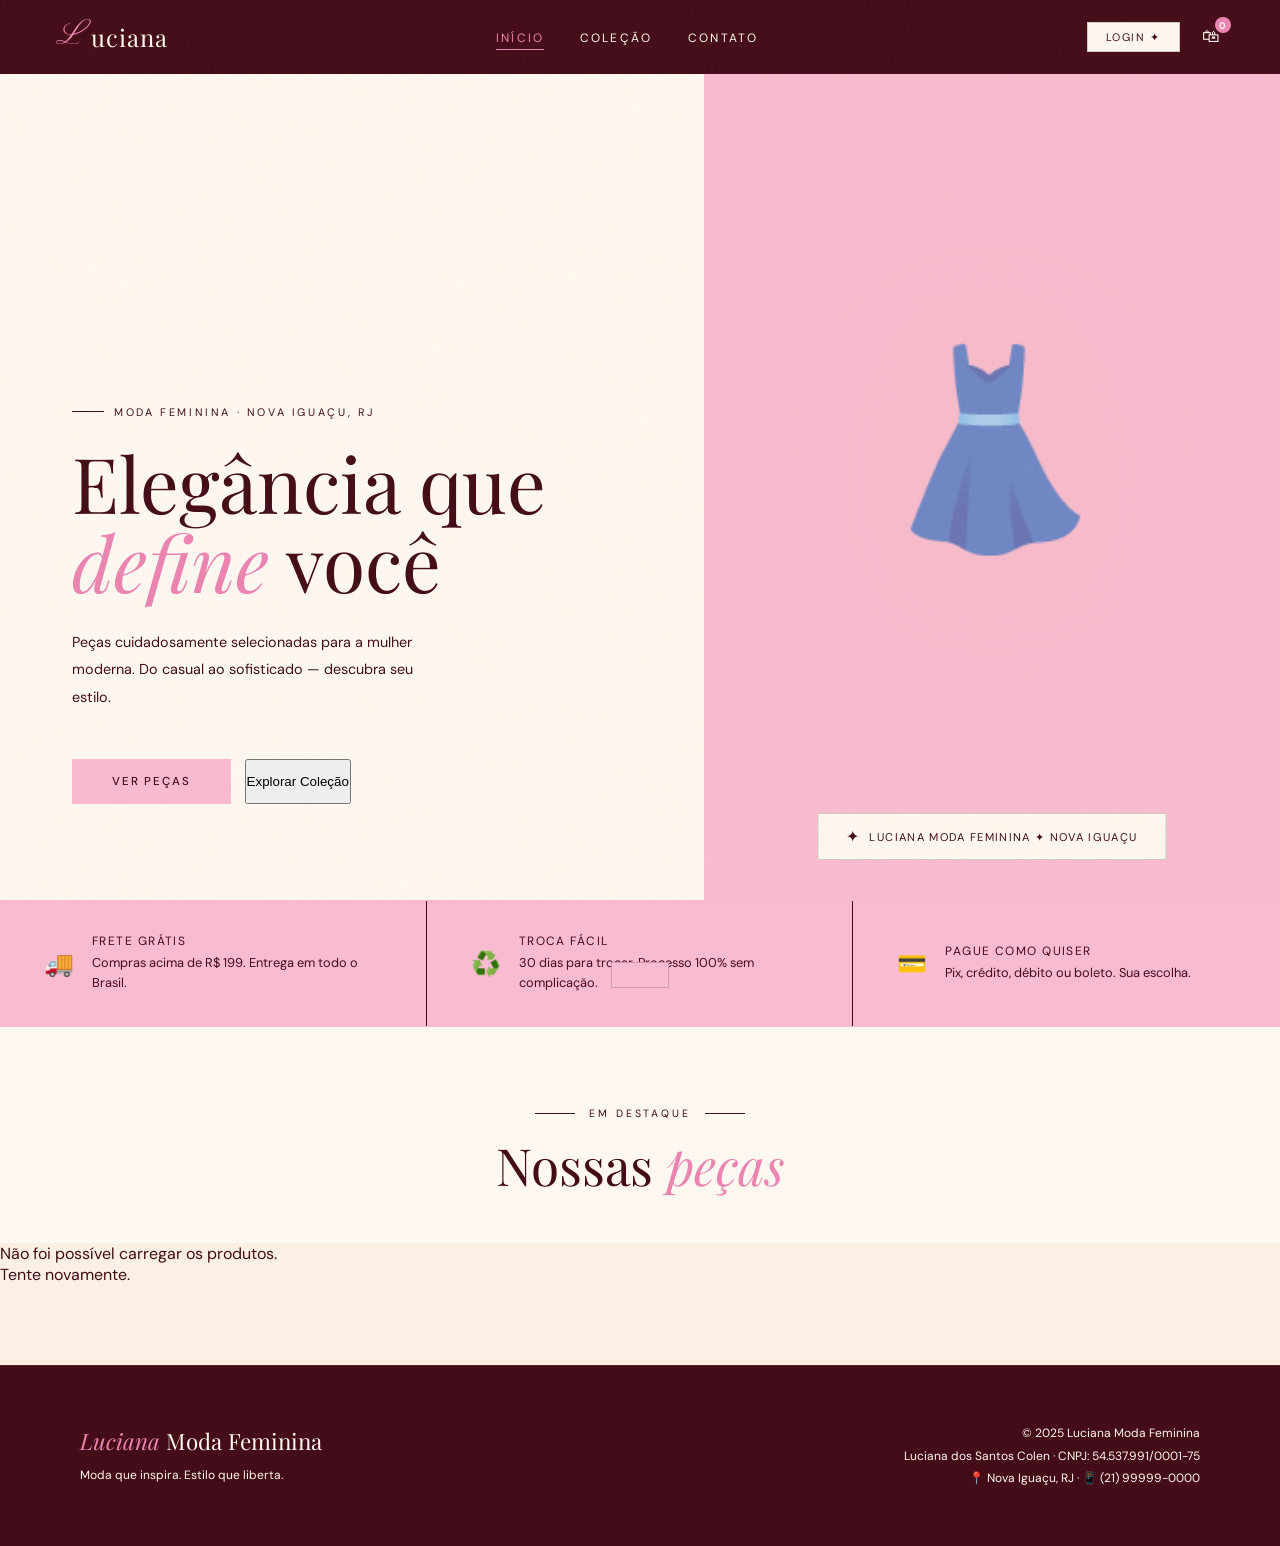
==== index.html @ ef5ea51e "update" ====
<!DOCTYPE html>
<html lang="pt-BR">
<head>
  <meta charset="UTF-8">
  <meta name="viewport" content="width=device-width, initial-scale=1.0">
  <title>Luciana · Moda Feminina</title>

  <!-- Fontes -->
  <link href="https://fonts.googleapis.com/css2?family=Playfair+Display:ital,wght@0,400;0,700;1,400;1,700&family=DM+Sans:wght@300;400;500&family=Pinyon+Script&display=swap" rel="stylesheet">

  <!-- Estilos externos -->
  <link rel="stylesheet" href="style.css">
  <script src="./scripts/cartService.js"></script>
  <script src="./scripts/Modal/modalCart.js"></script>
  <script src="./scripts/produtoService.js"></script>
  <script src="./scripts/Modal/modalLogin.js"></script>
</head>
<body>

<div class="grain"></div>

<!-- ═══════════════════════════════════
     NAVEGAÇÃO
     ═══════════════════════════════════ -->
<nav id="navbar">
  <div class="logo" onclick="goPage('home')">
    <span class="logo-script">L</span>
    <span>uciana</span>
  </div>

  <ul class="nav-center">
    <li><a href="index.html" id="nav-home" class="active">Início</a></li>
    <li><a href="Coleção/index.html" id="nav-loja">Coleção</a></li>
    <li><a onclick="openContato()">Contato</a></li>
  </ul>

  <div class="nav-right">
    <button class="admin-btn" onclick="openLogin()">Login ✦</button>
    <div class="cart-wrap">
      <button class="nav-icon-btn" onclick="toggleCart()">🛍</button>
      <div class="cart-badge" id="cart-badge">0</div>
    </div>
  </div>
</nav>

<!-- ═══════════════════════════════════
     CARRINHO (SIDEBAR)
     ═══════════════════════════════════ -->
<aside class="cart-sidebar" id="cart-sidebar"></aside>

<!-- ═══════════════════════════════════
     PÁGINA: HOME
     ═══════════════════════════════════ -->
<div id="home" class="page active">

  <!-- Hero -->
  <section class="hero">
    <div class="hero-left">
      <div class="hero-tag">
        <div class="hero-tag-line"></div>
        Moda Feminina · Nova Iguaçu, RJ
      </div>
      <h1 class="hero-title">Elegância que<br><span>define</span> você</h1>
      <p class="hero-subtitle">Peças cuidadosamente selecionadas para a mulher moderna. Do casual ao sofisticado — descubra seu estilo.</p>
      <div class="hero-actions">
        <button class="btn-gold"  onclick="goPage('loja')">Ver Peças</button>
        <button class="btn-ghost" onclick="goPage('loja')">Explorar Coleção</button>
      </div>
    </div>

    <div class="hero-right">
      <div class="hero-visual">
        <div class="hero-circle"></div>
        <div class="hero-circle-2"></div>
        <div class="hero-big-icon">👗</div>
      </div>
      <div class="hero-pill">
        <span class="hero-pill-icon">✦</span>
        <span class="hero-pill-text">Luciana Moda Feminina ✦ Nova Iguaçu</span>
      </div>
    </div>

    <div class="hero-scroll">Scroll</div>
  </section>

  <!-- Faixa de benefícios -->
  <div class="features-strip">
    <div class="feat">
      <div class="feat-icon">🚚</div>
      <div>
        <div class="feat-title">Frete Grátis</div>
        <div class="feat-text">Compras acima de R$ 199. Entrega em todo o Brasil.</div>
      </div>
    </div>
    <div class="feat">
      <div class="feat-icon">♻️</div>
      <div>
        <div class="feat-title">Troca Fácil</div>
        <div class="feat-text">30 dias para trocar. Processo 100% sem complicação.</div>
      </div>
    </div>
    <div class="feat">
      <div class="feat-icon">💳</div>
      <div>
        <div class="feat-title">Pague Como Quiser</div>
        <div class="feat-text">Pix, crédito, débito ou boleto. Sua escolha.</div>
      </div>
    </div>
  </div>

  <!-- Destaques -->
  <div class="sec-hdr" id="novidades">
    <div class="sec-eyebrow">Em destaque</div>
    <h2 class="sec-title">Nossas <em>peças</em></h2>
  </div>
  <div class="prod-grid" id="home-prods" style="background:var(--border)">
    <script>
      getAllProducts()
  </script>
  </div>
  

  <!-- Rodapé -->
  <footer>
    <div>
      <div class="footer-brand"><span>Luciana</span> Moda Feminina</div>
      <div class="footer-txt">Moda que inspira. Estilo que liberta.</div>
    </div>
    <div class="footer-txt" style="text-align:right">
      © 2025 Luciana Moda Feminina<br>
      Luciana dos Santos Colen · CNPJ: 54.537.991/0001-75<br>
      📍 Nova Iguaçu, RJ · 📱 (21) 99999-0000
    </div>
  </footer>
</div>



<!-- ═══════════════════════════════════
     PÁGINA: CRM / ADMIN
     ═══════════════════════════════════ -->
<div id="crm" class="page">

  <div class="crm-header">
    <div>
      <h1>Painel da Loja ✦</h1>
      <p>Luciana Moda Feminina</p>
      <div class="crm-date" id="crm-date"></div>
    </div>
    <button class="crm-logout" onclick="crmLogout()">Sair ↗</button>
  </div>

  <!-- KPIs -->
  <div class="kpis-row">
    <div class="kpi-card">
      <div class="kpi-top"><div class="kpi-ico">💰</div></div>
      <div class="kpi-lbl">Faturamento (mês)</div>
      <div class="kpi-val"   id="kv-fat">R$ 0,00</div>
      <div class="kpi-trend up" id="kt-fat">—</div>
    </div>
    <div class="kpi-card">
      <div class="kpi-top"><div class="kpi-ico">🛒</div></div>
      <div class="kpi-lbl">Pedidos (mês)</div>
      <div class="kpi-val"   id="kv-ped">0</div>
      <div class="kpi-trend up" id="kt-ped">—</div>
    </div>
    <div class="kpi-card">
      <div class="kpi-top"><div class="kpi-ico">👩</div></div>
      <div class="kpi-lbl">Clientes únicos</div>
      <div class="kpi-val"   id="kv-cli">0</div>
      <div class="kpi-trend up" id="kt-cli">—</div>
    </div>
    <div class="kpi-card">
      <div class="kpi-top"><div class="kpi-ico">⭐</div></div>
      <div class="kpi-lbl">Ticket médio</div>
      <div class="kpi-val"   id="kv-tick">R$ 0,00</div>
      <div class="kpi-trend up" id="kt-tick">—</div>
    </div>
  </div>

  <!-- Corpo do CRM -->
  <div class="crm-body">

    <!-- Coluna principal -->
    <div>
      <!-- Tabela de pedidos -->
      <div class="crm-panel">
        <div class="crm-panel-title">
          Pedidos Recentes
          <button class="panel-action" onclick="exportCSV()">Exportar CSV</button>
        </div>
        <div style="overflow-x:auto">
          <table>
            <thead>
              <tr><th>#</th><th>Cliente</th><th>Itens</th><th>Valor</th><th>Pagto</th><th>Status</th><th>Data</th><th></th></tr>
            </thead>
            <tbody id="crm-orders">
              <tr><td colspan="8"><div class="crm-empty-msg">Nenhum pedido ainda. Os pedidos aparecerão aqui após as primeiras compras.</div></td></tr>
            </tbody>
          </table>
        </div>
      </div>

      <!-- Produtos mais vendidos -->
      <div class="crm-panel">
        <div class="crm-panel-title">Produtos Mais Vendidos</div>
        <div id="crm-top-prods"><div class="crm-empty-msg">Nenhuma venda registrada ainda.</div></div>
      </div>

      <!-- Estoque -->
      <div class="crm-panel">
        <div class="crm-panel-title">
          Estoque
          <button class="panel-action" onclick="toast('Pedido de reposição enviado! 📦')">Repor Tudo</button>
        </div>
        <table>
          <thead><tr><th>Produto</th><th>Categoria</th><th>Qtd</th><th>Status</th></tr></thead>
          <tbody id="crm-stock"></tbody>
        </table>
      </div>
    </div>

    <!-- Coluna lateral -->
    <div>
      <div class="crm-panel">
        <div class="crm-panel-title">Melhores Clientes</div>
        <div class="mini-list" id="crm-top-cli"><div class="crm-empty-msg">Ainda sem clientes.</div></div>
      </div>

      <div class="crm-panel">
        <div class="crm-panel-title">Notificações</div>
        <div class="notif-list" id="crm-notif">
          <div class="notif-row">
            <div class="notif-dot" style="background:var(--gold)"></div>
            <div class="notif-txt">Painel iniciado. Aguardando primeiros pedidos.</div>
            <div class="notif-time">agora</div>
          </div>
        </div>
      </div>

      <div class="crm-panel">
        <div class="crm-panel-title">Vendas da Semana</div>
        <div id="crm-week"><div class="crm-empty-msg">Nenhuma venda esta semana.</div></div>
      </div>
    </div>

  </div><!-- fim crm-body -->
</div>

<!-- ═══════════════════════════════════
     MODAL: LOGIN
     ═══════════════════════════════════ -->
     <!-- ACHO QUE POSSO MOVER ISSO VER DEPOIS || ATUALIZAÇÃO: NAO POSSO--> 
<div class="login-bg" id="login-modal"></div>

<!-- ═══════════════════════════════════
     MODAL: PEDIDO CONFIRMADO
     ═══════════════════════════════════ -->
<div class="modal-bg" id="modal-ok">
  <div class="modal-card">
    <div class="modal-icon">🎉</div>
    <h2>Pedido Realizado!</h2>
    <p>Obrigada pela compra, <strong id="m-nome"></strong>!</p>
    <div class="modal-detail" id="m-detail"></div>
    <button class="btn-gold" onclick="closeOk()">Ver mais peças</button>
  </div>
</div>

<!-- Toast de notificações -->
<div class="toast" id="toast-el"></div>

<!-- ═══════════════════════════════════
     JAVASCRIPT
     ═══════════════════════════════════ -->
<script>
// ──────────────────────────────────────
// DADOS DA LOJA
// ──────────────────────────────────────
const STORE = {
  name:  'Luciana dos Santos Colen',
  cnpj:  '54.537.991/0001-75',
  banco: '197 – Stone Pagamentos S.A.',
  ag:    '0001',
  cc:    '382.698.603'
};

const CRM_CRED = { u: 'luciana', p: 'moda2026' };
let crmAuth = false;

function toggleCart()  {
  renderCart()
  getCart()
  document.getElementById('cart-sidebar').classList.toggle('open');
}
function goCheckout() {
  if (!cart.length) { toast('Adicione itens ao carrinho! 🛍'); return; }
  toggleCart();
  buildSummary();
  goPage('checkout');
}

function buildSummary() {
  const tot   = cart.reduce((a, b) => a + b.price * b.qty, 0);
  const frete = tot >= 199 ? 0 : 19.90;
  document.getElementById('sum-items').innerHTML = cart.map(i => `
  <div class="sum-item">
    <div class="sum-img">${i.e}</div>
    <div class="sum-info">
      <div class="sum-name">${i.name}</div>
      <div class="sum-det">Qtd: ${i.qty}</div>
    </div>
    <div class="sum-price">R$ ${fmt(i.price * i.qty)}</div>
  </div>`).join('');
  document.getElementById('s-sub').textContent   = `R$ ${fmt(tot)}`;
  document.getElementById('s-frete').textContent = frete === 0 ? 'Grátis 🎉' : `R$ ${fmt(frete)}`;
  document.getElementById('s-total').textContent = `R$ ${fmt(tot + frete)}`;
}

// ──────────────────────────────────────
// PAGAMENTO
// ──────────────────────────────────────
let curPay = 'pix';

function selPay(t) {
  ['pix','credito','debito','boleto'].forEach(x => {
    document.getElementById('pm-'  + x).classList.remove('sel');
    document.getElementById('pan-' + x).style.display = 'none';
  });
  document.getElementById('pm-'  + t).classList.add('sel');
  document.getElementById('pan-' + t).style.display = 'block';
  curPay = t;
}

function updParcel() {
  const v   = parseInt(document.getElementById('parcelas').value);
  const tot = parseFloat(document.getElementById('s-total').textContent.replace('R$ ','').replace(',','.')) || 0;
  const n   = document.getElementById('parcel-note');
  if (v <= 6) {
    n.textContent = `💳 ${v}x de R$ ${fmt(tot / v)} sem juros`;
    n.style.color = '#6ab87a';
  } else {
    const j = tot * Math.pow(1.0199, v);
    n.textContent = `💳 ${v}x de R$ ${fmt(j / v)} (total R$ ${fmt(j)})`;
    n.style.color = 'var(--blush)';
  }
}

function copyTxt(txt, msg) { navigator.clipboard?.writeText(txt).catch(() => {}); toast(msg); }

// ──────────────────────────────────────
// MÁSCARAS DE INPUT
// ──────────────────────────────────────
function mCPF(i) {
  let v = i.value.replace(/\D/g,'').slice(0,11);
  v = v.replace(/(\d{3})(\d)/,'$1.$2').replace(/(\d{3})(\d)/,'$1.$2').replace(/(\d{3})(\d{1,2})$/,'$1-$2');
  i.value = v;
}
function mTel(i) {
  let v = i.value.replace(/\D/g,'').slice(0,11);
  v = v.replace(/(\d{2})(\d)/,'($1) $2').replace(/(\d{5})(\d)/,'$1-$2');
  i.value = v;
}
function mCEP(i) {
  let v = i.value.replace(/\D/g,'').slice(0,8);
  if (v.length > 5) v = v.slice(0,5) + '-' + v.slice(5);
  i.value = v;
  if (v.replace('-','').length === 8) fillCEP(v.replace('-',''));
}
function fillCEP(c) {
  const rj = ['20','21','22','23','24','25','26','27','28'];
  if (rj.some(p => c.startsWith(p))) {
    document.getElementById('f-cidade').value = 'Nova Iguaçu';
    document.getElementById('f-estado').value = 'RJ';
  }
}
function mCard(i) { i.value = i.value.replace(/\D/g,'').slice(0,16).replace(/(\d{4})/g,'$1 ').trim(); }
function mExp(i)  { let v = i.value.replace(/\D/g,'').slice(0,4); if (v.length > 2) v = v.slice(0,2)+'/'+v.slice(2); i.value = v; }

// ──────────────────────────────────────
// FINALIZAR PEDIDO
// ──────────────────────────────────────
let allOrders = [];

function placeOrder() {
  const nome  = document.getElementById('f-nome').value.trim();
  const cpf   = document.getElementById('f-cpf').value.replace(/\D/g,'');
  const email = document.getElementById('f-email').value.trim();
  const tel   = document.getElementById('f-tel').value.trim();
  const cep   = document.getElementById('f-cep').value.trim();
  const end   = document.getElementById('f-end').value.trim();

  if (!nome)              return toast('Informe seu nome completo ⚠️');
  if (cpf.length < 11)   return toast('CPF inválido ⚠️');
  if (!email.includes('@')) return toast('E-mail inválido ⚠️');
  if (!tel)               return toast('Informe seu telefone ⚠️');
  if (!cep)               return toast('Informe o CEP ⚠️');
  if (!end)               return toast('Informe o endereço ⚠️');
  if (curPay === 'credito' || curPay === 'debito') {
    const cn = document.getElementById('cc-num')?.value.replace(/\s/g,'');
    if (!cn || cn.length < 15) return toast('Número do cartão inválido ⚠️');
  }

  const tot   = cart.reduce((a, b) => a + b.price * b.qty, 0);
  const frete = tot >= 199 ? 0 : 19.90;
  const total = tot + frete;
  const itens = cart.map(i => `${i.name} x${i.qty}`).join(', ');
  const nid   = String(allOrders.length + 1).padStart(4,'0');
  const hoje  = new Date().toLocaleDateString('pt-BR');
  const payLabel = { pix:'Pix', credito:'Cartão de Crédito', debito:'Cartão de Débito', boleto:'Boleto' }[curPay];

  allOrders.unshift({ id:nid, client:nome, email, items:itens.slice(0,50), value:total, pay:payLabel, status:'pendente', date:hoje });

  const pixInfo = curPay === 'pix' ? `<br>🏦 Pix CNPJ: ${STORE.cnpj} · ${STORE.banco}` : '';

  document.getElementById('m-nome').textContent   = nome.split(' ')[0];
  document.getElementById('m-detail').innerHTML   = `
    📦 Pedido <strong>#${nid}</strong><br>
    💰 Total: <strong>R$ ${fmt(total)}</strong>${frete > 0 ? ` (frete R$ ${fmt(frete)})` : '  · Frete grátis 🎉'}<br>
    💳 Pagamento: ${payLabel}${pixInfo}<br>
    📧 Confirmação: ${email}<br>
    <small style="color:var(--text3)">Beneficiária: ${STORE.name} · CNPJ: ${STORE.cnpj}</small>`;

  cart = [];
  renderCart();
  document.getElementById('modal-ok').classList.add('show');
}

function closeOk() { document.getElementById('modal-ok').classList.remove('show'); goPage('loja'); }

// ──────────────────────────────────────
// LOGIN / ADMIN
// ──────────────────────────────────────

function doLogin() {
  const u = document.getElementById('l-user').value.trim();
  const p = document.getElementById('l-pass').value;
  if (u === CRM_CRED.u && p === CRM_CRED.p) {
    crmAuth = true;
    closeLogin();
    goPage('crm');
    buildCRM();
    toast('Bem-vinda, Luciana! 👋');
  } else {
    document.getElementById('login-err').classList.add('show');
    document.getElementById('l-pass').value = '';
    document.getElementById('l-pass').focus();
  }
}

function crmLogout() { crmAuth = false; goPage('home'); toast('Sessão encerrada.'); }

document.getElementById('l-pass').addEventListener('keydown', e => { if (e.key === 'Enter') doLogin(); });

// ──────────────────────────────────────
// CONSTRUIR PAINEL CRM
// ──────────────────────────────────────
function buildCRM() {
  document.getElementById('crm-date').textContent = new Date().toLocaleDateString('pt-BR', {
    weekday:'long', year:'numeric', month:'long', day:'numeric'
  });

  const ok   = allOrders.filter(o => o.status !== 'cancelado');
  const fat  = ok.reduce((a, b) => a + b.value, 0);
  const ucli = new Set(ok.map(o => o.client)).size;
  const tick = ok.length ? fat / ok.length : 0;

  document.getElementById('kv-fat').textContent  = `R$ ${fmt(fat)}`;
  document.getElementById('kt-fat').textContent  = ok.length ? '↑ crescendo' : 'Aguardando vendas';
  document.getElementById('kv-ped').textContent  = ok.length;
  document.getElementById('kt-ped').textContent  = ok.length ? `${ok.length} pedido(s) registrado(s)` : 'Nenhum pedido ainda';
  document.getElementById('kv-cli').textContent  = ucli;
  document.getElementById('kt-cli').textContent  = ucli ? `${ucli} cliente(s) único(s)` : 'Nenhum cliente ainda';
  document.getElementById('kv-tick').textContent = `R$ ${fmt(tick)}`;
  document.getElementById('kt-tick').textContent = tick ? 'Ticket médio calculado' : '—';

  // Tabela de pedidos
  const tbody = document.getElementById('crm-orders');
  if (!allOrders.length) {
    tbody.innerHTML = `<tr><td colspan="8"><div class="crm-empty-msg">Nenhum pedido ainda.</div></td></tr>`;
  } else {
    tbody.innerHTML = allOrders.map(o => `
    <tr>
      <td style="color:var(--gold);font-weight:500">#${o.id}</td>
      <td>${o.client}</td>
      <td style="font-size:.74rem;color:var(--text3)">${o.items}</td>
      <td style="font-weight:500;color:var(--text)">R$ ${fmt(o.value)}</td>
      <td style="font-size:.74rem">${o.pay}</td>
      <td><span class="pill p-${o.status}">${cap(o.status)}</span></td>
      <td style="font-size:.72rem;color:var(--text3)">${o.date}</td>
      <td>
        <button onclick="chgStatus('${o.id}')"
          style="background:none;border:1px solid var(--border);padding:3px 8px;cursor:pointer;font-size:.65rem;color:var(--text3);font-family:'DM Sans',sans-serif;transition:all .2s"
          onmouseover="this.style.borderColor='var(--gold)';this.style.color='var(--gold)'"
          onmouseout="this.style.borderColor='var(--border)';this.style.color='var(--text3)'">
          Alterar
        </button>
      </td>
    </tr>`).join('');
  }

  // Produtos mais vendidos
  const topDiv = document.getElementById('crm-top-prods');
  if (!allOrders.length) {
    topDiv.innerHTML = `<div class="crm-empty-msg">Nenhuma venda registrada ainda.</div>`;
  } else {
    const prodCount = {};
    allOrders.forEach(o => o.items.split(', ').forEach(it => {
      const name = it.split(' x')[0];
      prodCount[name] = (prodCount[name] || 0) + 1;
    }));
    const sorted = Object.entries(prodCount).sort((a, b) => b[1] - a[1]).slice(0,5);
    const mx = sorted[0] ? sorted[0][1] : 1;
    topDiv.innerHTML = sorted.map(([n, s]) => `
    <div class="bar-g">
      <div class="bar-lbl"><span>${n}</span><span>${s} pedido(s)</span></div>
      <div class="bar-track"><div class="bar-fill" style="width:${(s / mx * 100).toFixed(0)}%"></div></div>
    </div>`).join('');
  }

  // Estoque
  const stockData = [
    { n:'Vestido Midi Floral',   c:'Vestidos',   q:15 },
    { n:'Blusa Off-White Laço',  c:'Blusas',     q:10 },
    { n:'Calça Palazzo Rose',    c:'Calças',      q:12 },
    { n:'Saia Midi Plissada',    c:'Saias',       q:8  },
    { n:'Conjunto Linho Bege',   c:'Conjuntos',   q:6  },
  ];
  document.getElementById('crm-stock').innerHTML = stockData.map(e => `
  <tr>
    <td>${e.n}</td>
    <td style="font-size:.74rem;color:var(--text3)">${e.c}</td>
    <td style="font-weight:500;color:var(--text)">${e.q}</td>
    <td><span class="pill p-pago">Em estoque</span></td>
  </tr>`).join('');

  // Melhores clientes
  const cliDiv = document.getElementById('crm-top-cli');
  if (!allOrders.length) {
    cliDiv.innerHTML = `<div class="crm-empty-msg">Ainda sem clientes.</div>`;
  } else {
    const cliMap = {};
    allOrders.forEach(o => {
      if (!cliMap[o.client]) cliMap[o.client] = { v:0, n:0 };
      cliMap[o.client].v += o.value;
      cliMap[o.client].n++;
    });
    const sorted  = Object.entries(cliMap).sort((a, b) => b[1].v - a[1].v).slice(0,5);
    const avatars = ['👩','👩‍🦱','👩‍🦰','🧑‍🦳','👩‍🦲'];
    cliDiv.innerHTML = sorted.map(([name, d], i) => `
    <div class="mini-row">
      <div class="mini-av">${avatars[i % avatars.length]}</div>
      <div>
        <div class="mini-name">${name}</div>
        <div class="mini-sub">${d.n} pedido(s)</div>
      </div>
      <div class="mini-val">R$ ${fmt(d.v)}</div>
    </div>`).join('');
  }

  // Notificações
  const notifs = [{ dot:'var(--gold)', t:'Painel iniciado. Sistema pronto.', time:'agora' }];
  if (allOrders.length > 0) notifs.unshift({
    dot: '#6ab87a',
    t:   `Novo pedido #${allOrders[0].id} — ${allOrders[0].client} · R$ ${fmt(allOrders[0].value)}`,
    time:'agora'
  });
  document.getElementById('crm-notif').innerHTML = notifs.map(n => `
  <div class="notif-row">
    <div class="notif-dot" style="background:${n.dot}"></div>
    <div class="notif-txt">${n.t}</div>
    <div class="notif-time">${n.time}</div>
  </div>`).join('');

  // Gráfico semanal
  const weekDiv = document.getElementById('crm-week');
  const dias    = ['Seg','Ter','Qua','Qui','Sex','Sáb','Dom'];
  const vals    = Array(7).fill(0);
  const today   = new Date().getDay();
  allOrders.forEach((_, i) => { vals[(today - i + 7) % 7]++; });
  const mx2 = Math.max(...vals, 1);
  if (vals.every(v => v === 0)) {
    weekDiv.innerHTML = `<div class="crm-empty-msg">Nenhuma venda esta semana.</div>`;
  } else {
    weekDiv.innerHTML = dias.map((d, i) => `
    <div class="bar-g">
      <div class="bar-lbl"><span>${d}</span><span>${vals[i]} pedido(s)</span></div>
      <div class="bar-track"><div class="bar-fill" style="width:${(vals[i] / mx2 * 100).toFixed(0)}%"></div></div>
    </div>`).join('');
  }
}

function chgStatus(id) {
  const o = allOrders.find(x => x.id === id);
  if (!o) return;
  const map = { pendente:'pago', pago:'enviado', enviado:'pago', cancelado:'pendente' };
  o.status = map[o.status] || 'pendente';
  buildCRM();
  toast(`Pedido #${id} → ${cap(o.status)}`);
}

function exportCSV() {
  if (!allOrders.length) { toast('Nenhum pedido para exportar.'); return; }
  const rows = [['#','Cliente','Email','Itens','Valor','Pagamento','Status','Data']];
  allOrders.forEach(o => rows.push([o.id, o.client, o.email||'', o.items, o.value, o.pay, o.status, o.date]));
  const blob = new Blob(['\uFEFF' + rows.map(r => r.map(c => `"${c}"`).join(',')).join('\n')], { type:'text/csv;charset=utf-8' });
  const a = document.createElement('a');
  a.href = URL.createObjectURL(blob);
  a.download = 'pedidos_luciana_moda.csv';
  a.click();
  toast('CSV exportado! 📊');
}

// ──────────────────────────────────────
// UTILITÁRIOS
// ──────────────────────────────────────
function fmt(n)  { return Number(n).toFixed(2).replace('.',','); }
function cap(s)  { return s.charAt(0).toUpperCase() + s.slice(1); }

function toast(msg) {
  const t = document.getElementById('toast-el');
  t.textContent = msg;
  t.classList.add('show');
  setTimeout(() => t.classList.remove('show'), 2800);
}

function goPage(pg) {
  document.querySelectorAll('.page').forEach(p => p.classList.remove('active'));
  document.getElementById(pg).classList.add('active');
  document.querySelectorAll('.nav-center a').forEach(a => a.classList.remove('active'));
  const el = document.getElementById('nav-' + pg);
  if (el) el.classList.add('active');
  window.scrollTo({ top:0, behavior:'smooth' });
}

function openContato() {
  toast('📍 Nova Iguaçu, RJ · 📱 (21) 99999-0000 · contato@lucianamoda.com.br');
}

// Navbar scroll
window.addEventListener('scroll', () => {
  document.getElementById('navbar').classList.toggle('scrolled', window.scrollY > 40);
});
</script>

</body>
</html>
---- style.css ----
/* ═══════════════════════════════════════
   LUCIANA MODA FEMININA · style.css
   ═══════════════════════════════════════ */

/* ── VARIÁVEIS DE COR ─────────────────── */
:root {
  --bg:      #fff8f0;
  --bg2:     #440c18;
  --bg3:     #f9bbd0;
  --surface: #531221;

  --border:  rgba(220, 185, 140, .13);
  --border2: rgba(42, 37, 31, 0.22);

  --gold:    #ec84b1;
  --gold2:   #ec84b1;
  --gold3:   #ec84b1;
  --blush:   #ec84b1;
  --blush2:  #ec84b1;

  --text:    #440c18;
  --text2:   #fff8f0;
  --text3:   #fff8f0;
  --white:   #faf7f2;
}

/* ── RESET & BASE ─────────────────────── */
* {
  margin: 0;
  padding: 0;
  box-sizing: border-box;
}

html {
  scroll-behavior: smooth;
}

body {
  font-family: 'DM Sans', sans-serif;
  background: var(--bg);
  color: var(--text);
  overflow-x: hidden;
  cursor: default;
}

/* ── SCROLLBAR ────────────────────────── */
::-webkit-scrollbar       { width: 4px; }
::-webkit-scrollbar-track { background: var(--bg); }
::-webkit-scrollbar-thumb { background: var(--text2); border-radius: 2px; }

/* ══════════════════════════════════════
   NAVEGAÇÃO
   ══════════════════════════════════════ */
nav {
  background: #440c18;
  position: fixed;
  top: 0; left: 0; right: 0;
  z-index: 100;
  display: flex;
  align-items: center;
  justify-content: space-between;
  padding: 20px 56px;
  transition: all .4s;
}

/* nav.scrolled {
  background: #440c18;
  backdrop-filter: blur(20px);
  border-bottom: 1px solid var(--border);
  padding: 14px 56px;
} */

.logo {
  font-family: 'Playfair Display', serif;
  font-size: 1.5rem;
  font-weight: 400;
  color: var(--bg);
  letter-spacing: .04em;
  cursor: pointer;
  display: flex;
  align-items: center;
  gap: 8px;
}

.logo-script {
  font-family: 'Pinyon Script', cursive;
  font-size: 2.1rem;
  color: var(--gold);
  line-height: 1;
}

.nav-center {
  display: flex;
  gap: 36px;
  list-style: none;
}

.nav-center a {
  font-size: .75rem;
  letter-spacing: .18em;
  text-transform: uppercase;
  color: var(--text2);
  text-decoration: none;
  cursor: pointer;
  position: relative;
  transition: color .25s;
}

.nav-center a::after {
  content: '';
  position: absolute;
  bottom: -4px;
  left: 0; right: 0;
  height: 1px;
  background: var(--gold);
  transform: scaleX(0);
  transition: transform .3s;
}

.nav-center a:hover,
.nav-center a.active            { color: var(--gold); }
.nav-center a:hover::after,
.nav-center a.active::after     { transform: scaleX(1); }

.nav-right {
  display: flex;
  align-items: center;
  gap: 18px;
}

.nav-icon-btn {
  background: none;
  border: none;
  cursor: pointer;
  color: var(--text2);
  font-size: 1.1rem;
  transition: color .2s;
  padding: 4px;
}
.nav-icon-btn:hover { color: var(--gold); }

.cart-wrap    { position: relative; }
.cart-badge {
  position: absolute;
  top: -5px; right: -7px;
  background: var(--blush);
  color: var(--bg);
  border-radius: 50%;
  width: 16px; height: 16px;
  font-size: .6rem;
  display: flex;
  align-items: center;
  justify-content: center;
  font-weight: 700;
  transition: transform .2s;
}

.admin-btn {
  font-size: .68rem;
  letter-spacing: .15em;
  text-transform: uppercase;
  padding: 7px 18px;
  border: 1px solid var(--border2);
  color: var(--bg2);
  background: #fff8f0;
  cursor: pointer;
  transition: all .25s;
  font-family: 'DM Sans', sans-serif;
}
.admin-btn:hover { background: var(--gold); color: var(--bg); }

/* ══════════════════════════════════════
   PÁGINAS
   ══════════════════════════════════════ */
.page        { display: none; min-height: 100vh; }
.page.active { display: block; }

/* ══════════════════════════════════════
   HERO
   ══════════════════════════════════════ */
.hero {
  position: relative;
  min-height: 100vh;
  display: grid;
  grid-template-columns: 55% 45%;
  overflow: hidden;
}

.hero-left {
  display: flex;
  flex-direction: column;
  justify-content: flex-end;
  padding: 0 72px 96px;
  position: relative;
  z-index: 2;
}

.hero-tag {
  display: inline-flex;
  align-items: center;
  gap: 10px;
  font-size: .68rem;
  letter-spacing: .24em;
  text-transform: uppercase;
  color: var(--bg2);
  margin-bottom: 24px;
}
.hero-tag-line { width: 32px; height: 1px; background: var(--bg2); }

.hero-title {
  font-family: 'Playfair Display', serif;
  font-size: clamp(3.2rem, 6vw, 6rem);
  line-height: 1.03;
  font-weight: 400;
  margin-bottom: 28px;
}
.hero-title span { font-style: italic; color: var(--gold); }

.hero-subtitle {
  font-size: .9rem;
  color: var(--bg2);
  line-height: 1.9;
  max-width: 360px;
  margin-bottom: 48px;
}

.hero-actions { display: flex; gap: 14px; flex-wrap: wrap; }

.btn-gold {
  padding: 15px 40px;
  background: var(--bg3);
  color: var(--bg2);
  border: none;
  font-family: 'DM Sans', sans-serif;
  font-size: .72rem;
  letter-spacing: .16em;
  text-transform: uppercase;
  cursor: pointer;
  transition: all .3s;
  font-weight: 500;
}
.btn-gold:hover {
  background: var(--gold);
  transform: translateY(-2px);
  box-shadow: 0 12px 32px rgba(220, 185, 140, .25);
}

.hero-right {
  position: relative;
  overflow: hidden;
  background: var(--bg3);
}

.hero-visual {
  position: absolute;
  inset: 0;
  display: flex;
  align-items: center;
  justify-content: center;
}
.hero-visual::before {
  content: '';
  position: absolute;
  inset: 0;
  background: radial-gradient(ellipse 70% 80% at 50% 50%, rgba(220,185,140,.08) 0%, transparent 70%);
}

.hero-center-decor {
  position: relative;
  display: flex;
  flex-direction: column;
  align-items: center;
  gap: 0;
}

.hero-big-icon {
  font-size: 12rem;
  opacity: .6;
  filter: drop-shadow(0 0 60px rgba(220,185,140,.15));
}

.hero-circle   { position: absolute; width: 400px; height: 400px; border-radius: 50%; border: 1px solid rgba(220,185,140,.12); }
.hero-circle-2 { position: absolute; width: 520px; height: 520px; border-radius: 50%; border: 1px solid rgba(220,185,140,.06); }

.hero-pill {
  position: absolute;
  bottom: 40px; left: 50%;
  transform: translateX(-50%);
  background: #fff8f0;
  border: 1px solid var(--border2);
  padding: 12px 28px;
  display: flex;
  align-items: center;
  gap: 10px;
  white-space: nowrap;
}
.hero-pill-icon { font-size: 1rem; }
.hero-pill-text { font-size: .7rem; letter-spacing: .12em; text-transform: uppercase; color: var(--bg2); }

.hero-scroll {
  position: absolute;
  bottom: 40px; left: 72px;
  display: flex;
  align-items: center;
  gap: 12px;
  font-size: .66rem;
  letter-spacing: .2em;
  text-transform: uppercase;
  color: var(--text3);
}
.hero-scroll::before {
  content: '';
  display: block;
  width: 1px; height: 40px;
  background: linear-gradient(to bottom, transparent, var(--text3));
}

/* Grain overlay */
.grain {
  pointer-events: none;
  position: fixed;
  inset: 0;
  z-index: 999;
  opacity: .03;
  background-image: url("data:image/svg+xml,%3Csvg viewBox='0 0 256 256' xmlns='http://www.w3.org/2000/svg'%3E%3Cfilter id='n'%3E%3CfeTurbulence type='fractalNoise' baseFrequency='.9' numOctaves='4' stitchTiles='stitch'/%3E%3C/filter%3E%3Crect width='100%25' height='100%25' filter='url(%23n)'/%3E%3C/svg%3E");
}

/* ══════════════════════════════════════
   FAIXA DE BENEFÍCIOS
   ══════════════════════════════════════ */
.features-strip {
  display: grid;
  grid-template-columns: repeat(3, 1fr);
  border-top: 1px solid var(--border);
  border-bottom: 1px solid var(--border);
  background: var(--bg3);
}

.feat {
  padding: 32px 44px;
  display: flex;
  align-items: center;
  gap: 18px;
  border-right: 1px solid var(--bg2);
  transition: background .3s;
}
.feat:last-child  { border-right: none; }
.feat:hover       { background: rgba(220,185,140,.04); }

.feat-icon  { font-size: 1.5rem; flex-shrink: 0; }
.feat-title { font-size: .75rem; letter-spacing: .12em; text-transform: uppercase; color: var(--text); margin-bottom: 4px; }
.feat-text  { font-size: .8rem; color: var(--text); line-height: 1.6; }

/* ══════════════════════════════════════
   CABEÇALHO DE SEÇÃO
   ══════════════════════════════════════ */
.sec-hdr { text-align: center; padding: 80px 48px 48px; }

.sec-eyebrow {
  font-size: .66rem;
  letter-spacing: .28em;
  text-transform: uppercase;
  color: var(--bg2);
  margin-bottom: 16px;
  display: flex;
  align-items: center;
  justify-content: center;
  gap: 14px;
}
.sec-eyebrow::before,
.sec-eyebrow::after {
  content: '';
  display: block;
  width: 40px; height: 1px;
  background: #440c18;
}

.sec-title {
  font-family: 'Playfair Display', serif;
  font-size: clamp(2rem, 4vw, 3.6rem);
  font-weight: 400;
  line-height: 1.15;
  color: var(--text);
}
.sec-title em { font-style: italic; color: var(--gold); }

/* ══════════════════════════════════════
   PRODUTOS
   ══════════════════════════════════════ */
#loja { padding-top: 80px; background: var(--bg); }

.filter-bar {
  display: flex;
  gap: 8px;
  justify-content: center;
  padding: 0 48px 40px;
  flex-wrap: wrap;
}

.ftag {
  padding: 9px 24px;
  border: 1px solid var(--bg2);
  font-size: .68rem;
  letter-spacing: .14em;
  text-transform: uppercase;
  cursor: pointer;
  transition: all .25s;
  background: none;
  color: var(--bg2);
  font-family: 'DM Sans', sans-serif;
}
.ftag:hover,
.ftag.active { background: var(--gold); border-color: var(--gold); color: var(--bg); }

.prod-grid {
  display: grid;
  grid-template-columns: repeat(auto-fill, minmax(280px, 1fr));
  gap: 1px;
  background: var(--border);
  padding-bottom: 80px;
}

.prod-card {
  position: relative;
  background: var(--bg3);
  cursor: pointer;
  overflow: hidden;
  transition: transform .35s;
}
.prod-card:hover { transform: scale(1.015); z-index: 2; }

.prod-img {
  width: 100%;
  aspect-ratio: 3/4;
  display: flex;
  align-items: center;
  justify-content: center;
  font-size: 5.5rem;
  position: relative;
  overflow: hidden;
}
.prod-img::after {
  content: '';
  position: absolute;
  inset: 0;
  background: linear-gradient(to top, rgba(14,12,10,.7) 0%, transparent 50%);
}

.prod-hover-layer {
  position: absolute;
  inset: 0;
  display: flex;
  align-items: center;
  justify-content: center;
  background: rgba(14,12,10, 0);
  transition: all .35s;
  z-index: 2;
}
.prod-card:hover .prod-hover-layer { background: rgba(14,12,10,.35); }

.add-cart-btn {
  padding: 11px 30px;
  background: var(--gold);
  color: var(--bg);
  border: none;
  font-family: 'DM Sans', sans-serif;
  font-size: .68rem;
  letter-spacing: .14em;
  text-transform: uppercase;
  cursor: pointer;
  opacity: 0;
  transform: translateY(14px);
  transition: all .3s;
  font-weight: 500;
}
.prod-card:hover .add-cart-btn { opacity: 1; transform: translateY(0); }
.add-cart-btn:hover             { background: var(--bg2); }

.prod-badge {
  position: absolute;
  top: 16px; left: 16px;
  z-index: 3;
  padding: 4px 12px;
  font-size: .62rem;
  letter-spacing: .12em;
  text-transform: uppercase;
  font-weight: 500;
}
.badge-new  { background: var(--blush); color: var(--bg); }
.badge-sale { background: var(--gold);  color: var(--bg); }

.prod-info { padding: 20px 22px 26px; position: relative; }

.prod-cat  { font-size: .65rem; letter-spacing: .16em; text-transform: uppercase; color: var(--text); margin-bottom: 6px; }
.prod-name { font-family: 'Playfair Display', serif; font-size: 1.1rem; font-weight: 400; color: var(--text); margin-bottom: 10px; }

.prod-price-row { display: flex; align-items: baseline; gap: 10px; }
.prod-price     { font-size: .98rem; color: var(--text); font-weight: 500; }
.prod-old       { font-size: .8rem;  color: var(--text); text-decoration: line-through; }

.prod-sizes { display: flex; gap: 5px; margin-top: 12px; }
.sz {
  width: 28px; height: 28px;
  border: 1px solid var(--bg2);
  font-size: .62rem;
  display: flex;
  align-items: center;
  justify-content: center;
  color: var(--text);
  cursor: pointer;
  transition: all .2s;
}
.sz:hover { border-color: var(--gold); color: var(--gold); }

/* ══════════════════════════════════════
   CARRINHO (SIDEBAR)
   ══════════════════════════════════════ */
/* .cart-ovl {
  position: fixed;
  inset: 0;
  background: rgba(0,0,0,.6);
  z-index: 200;
  opacity: 0;
  pointer-events: none;
  transition: opacity .35s;
  backdrop-filter: blur(4px);
}
.cart-ovl.show { opacity: 1; pointer-events: all; } */

.cart-sidebar {
  position: fixed;
  top: 0; right: -460px;
  width: 460px;
  height: 100vh;
  background: var(--bg2);
  z-index: 201;
  display: flex;
  flex-direction: column;
  transition: right .38s cubic-bezier(.4,0,.2,1);
  border-left: 1px solid var(--border);
}
.cart-sidebar.open { right: 0; }

.cart-hdr {
  padding: 28px 32px;
  border-bottom: 1px solid var(--border);
  display: flex;
  align-items: center;
  justify-content: space-between;
}
.cart-hdr h2 { font-family: 'Playfair Display', serif; font-size: 1.4rem; font-weight: 400; color: var(--text); }

.cart-close { background: none; border: none; cursor: pointer; color: var(--text2); font-size: 1.2rem; transition: color .2s; }
.cart-close:hover { color: var(--gold); }

.cart-items { flex: 1; overflow-y: auto; padding: 24px 32px; }

.cart-empty {
  height: 100%;
  display: flex;
  flex-direction: column;
  align-items: center;
  justify-content: center;
  gap: 14px;
  color: var(--text3);
}
.cart-empty-icon { font-size: 2.8rem; opacity: .4; }

.cart-item {
  display: grid;
  grid-template-columns: 68px 1fr auto;
  gap: 14px;
  padding: 18px 0;
  border-bottom: 1px solid var(--border);
  animation: slideIn .25s ease;
}

@keyframes slideIn {
  from { opacity: 0; transform: translateX(16px); }
  to   { opacity: 1; transform: none; }
}

.ci-img  { width: 68px; height: 84px; background: var(--bg3); display: flex; align-items: center; justify-content: center; font-size: 2rem; }
.ci-name { font-family: 'Playfair Display', serif; font-size: .98rem; color: var(--text); margin-bottom: 4px; }
.ci-cat  { font-size: .7rem; color: var(--text3); margin-bottom: 10px; letter-spacing: .06em; }

.ci-qty   { display: flex; align-items: center; gap: 8px; }
.qty-btn  {
  width: 24px; height: 24px;
  border: 1px solid var(--border2);
  background: none;
  cursor: pointer;
  color: var(--text2);
  font-size: .9rem;
  display: flex;
  align-items: center;
  justify-content: center;
  transition: all .2s;
}
.qty-btn:hover { border-color: var(--gold); color: var(--gold); }
.qty-num  { font-size: .82rem; min-width: 18px; text-align: center; color: var(--text); }

.ci-remove { background: none; border: none; color: var(--text3); cursor: pointer; font-size: .72rem; margin-top: 6px; transition: color .2s; }
.ci-remove:hover { color: var(--blush); }

.ci-price { font-size: .92rem; color: var(--bg); font-weight: 500; white-space: nowrap; }

.cart-foot { padding: 22px 32px; border-top: 1px solid var(--border); }

.cart-sub-row { display: flex; justify-content: space-between; margin-bottom: 8px; }
.cart-sub-row span:first-child { font-size: .72rem; letter-spacing: .1em; text-transform: uppercase; color: var(--text3); }
.cart-sub-row span:last-child  { font-size: 1rem; font-weight: 500; color: var(--bg); }

.checkout-btn {
  width: 100%;
  padding: 16px;
  background: var(--bg);
  color: var(--bg2);
  border: none;
  font-family: 'DM Sans', sans-serif;
  font-size: .72rem;
  letter-spacing: .18em;
  text-transform: uppercase;
  cursor: pointer;
  transition: all .3s;
  margin-top: 16px;
  font-weight: 500;
}
.checkout-btn:hover { background: var(--bg); transform: translateY(-2px); }

/* ══════════════════════════════════════
   CHECKOUT
   ══════════════════════════════════════ */
#checkout { padding-top: 88px; background: var(--bg); }

.back-link {
  display: inline-flex;
  align-items: center;
  gap: 8px;
  font-size: .72rem;
  letter-spacing: .12em;
  text-transform: uppercase;
  color: var(--bg2);
  background: none;
  border: none;
  cursor: pointer;
  padding: 20px 80px;
  font-family: 'DM Sans', sans-serif;
  transition: color .2s;
}
.back-link:hover { color: var(--gold); }

.checkout-layout {
  display: grid;
  grid-template-columns: 1fr 380px;
  gap: 48px;
  padding: 20px 80px 80px;
  max-width: 1300px;
  margin: 0 auto;
}

.ck-sec { margin-bottom: 36px; }
.ck-sec-title {
  font-family: 'Playfair Display', serif;
  font-size: 1.3rem;
  font-weight: 400;
  color: var(--text);
  margin-bottom: 22px;
  padding-bottom: 14px;
  border-bottom: 1px solid var(--bg2);
  display: flex;
  align-items: center;
  gap: 10px;
}

.form-row { display: grid; grid-template-columns: 1fr 1fr; gap: 16px; }

.fg { display: flex; flex-direction: column; gap: 7px; margin-bottom: 16px; }
.fg label { font-size: .66rem; letter-spacing: .14em; text-transform: uppercase; color: var(--text); }

.fg input,
.fg select {
  padding: 13px 16px;
  border: 2px solid var(--border2);
  background: var(--bg3);
  font-family: 'DM Sans', sans-serif;
  font-size: .88rem;
  color: var(--text);
  outline: none;
  transition: border-color .25s;
}
.fg input:focus,
.fg select:focus     { border-color: var(--border2); }
.fg input::placeholder { color: var(--text); }
.fg select option    { background: var(--bg); }

/* Métodos de pagamento */
.pay-methods { display: flex; gap: 10px; flex-wrap: wrap; margin-bottom: 22px; }

.pm {
  padding: 12px 18px;
  border: 1px solid var(--bg2);
  cursor: pointer;
  display: flex;
  align-items: center;
  gap: 8px;
  font-size: .75rem;
  font-family: 'DM Sans', sans-serif;
  transition: all .25s;
  flex: 1;
  justify-content: center;
  color: var(--text);
}
.pm.sel          { border-color: var(--bg2); color: var(--bg2); background: rgba(220,185,140,.07); }
.pm:hover:not(.sel) { border-color: var(--border2); }

.pay-panel { background: var(--bg3); border: 1px solid var(--bg2); padding: 24px; }

.pix-cnpj-box {
  border: 1px dashed var(--bg2);
  padding: 16px 18px;
  cursor: pointer;
  transition: background .2s;
  margin-bottom: 16px;
}
.pix-cnpj-box:hover { background: rgba(220,185,140,.05); }

.pix-label { font-size: .66rem; letter-spacing: .12em; text-transform: uppercase; color: var(--text); margin-bottom: 5px; }
.pix-val   { font-size: .9rem; color: var(--bg2); font-weight: 500; }

.bank-grid {
  display: grid;
  grid-template-columns: 1fr 1fr;
  gap: 8px;
  margin-top: 14px;
}
.bank-cell { background: var(--bg); padding: 10px 14px; }
.bank-cell label { font-size: .6rem; letter-spacing: .1em; text-transform: uppercase; color: var(--bg2); display: block; margin-bottom: 3px; }
.bank-cell span  { font-size: .82rem; color: var(--text); }

.pix-note { font-size: .7rem; color: var(--bg2); text-align: center; margin-top: 14px; }

.qr-box {
  width: 100px; height: 100px;
  background: var(--border);
  display: flex;
  align-items: center;
  justify-content: center;
  font-size: 3rem;
  margin: 0 auto 16px;
  border: 1px solid var(--border2);
}

.card-flags { display: flex; gap: 6px; margin-bottom: 14px; }
.flag { padding: 4px 8px; font-size: .6rem; font-weight: 700; border-radius: 2px; }
.flag-v { background: #1434cb; color: #fff; }
.flag-m { background: #eb001b; color: #fff; }
.flag-e { background: #f8c517; color: #000; }
.flag-h { background: #f37020; color: #fff; }

.boleto-bar {
  border: 1px dashed var(--bg2);
  padding: 14px;
  font-size: .72rem;
  color: var(--text);
  cursor: pointer;
  margin: 12px 0;
  word-break: break-all;
  text-align: center;
  transition: border-color .2s;
  letter-spacing: .04em;
}
.boleto-bar:hover { border-color: var(--gold); }

.inst-note { font-size: .72rem; color: var(--bg2); margin-top: 6px; }

/* ── Resumo do pedido ────────────────── */
.order-summary {
  background: var(--bg2);
  border: 1px solid var(--border);
  padding: 28px;
  position: sticky;
  top: 100px;
}
.order-summary h3 { font-family: 'Playfair Display', serif; font-size: 1.2rem; font-weight: 400; color: var(--text); margin-bottom: 22px; }

.sum-item { display: flex; gap: 12px; margin-bottom: 16px; align-items: flex-start; }
.sum-img  { width: 54px; height: 66px; background: var(--bg3); display: flex; align-items: center; justify-content: center; font-size: 1.6rem; flex-shrink: 0; }
.sum-info { flex: 1; }
.sum-name { font-size: .84rem; color: var(--bg); margin-bottom: 3px; }
.sum-det  { font-size: .7rem; color: var(--text3); }
.sum-price{ font-size: .88rem; color: var(--bg); font-weight: 500; white-space: nowrap; }

.sum-line  { display: flex; justify-content: space-between; padding: 9px 0; font-size: .82rem; color: var(--text2); }
.sum-div   { border: none; border-top: 1px solid var(--border); margin: 4px 0; }
.sum-total { font-size: 1rem; font-weight: 500; color: var(--text2); }

.place-btn {
  width: 100%;
  padding: 16px;
  background: var(--bg);
  color: var(--bg2);
  border: none;
  font-family: 'DM Sans', sans-serif;
  font-size: .72rem;
  letter-spacing: .18em;
  text-transform: uppercase;
  cursor: pointer;
  transition: all .3s;
  margin-top: 22px;
  font-weight: 500;
}
.place-btn:hover { background: var(--gold2); }

.secure-note { font-size: .65rem; color: var(--text3); text-align: center; margin-top: 10px; }

/* ══════════════════════════════════════
   CRM / PAINEL ADMIN
   ══════════════════════════════════════ */
#crm { padding-top: 80px; background: var(--bg); }

.crm-header {
  background: color (var(--bg));
  padding: 44px 64px;
  border-bottom: 1px solid var(--border);
  display: flex;
  justify-content: space-between;
  align-items: flex-end;
}
.crm-header h1  { font-family: 'Playfair Display', serif; font-size: 2rem; font-weight: 400; color: var(--gold); margin-bottom: 4px; }
.crm-header p   { font-size: .76rem; color: var(--text); letter-spacing: .06em; }
.crm-date       { font-size: .68rem; color: var(--text); margin-top: 6px; }

.crm-logout {
  padding: 9px 22px;
  border: 1px solid var(--bg2);
  background: none;
  color: var(--text);
  font-family: 'DM Sans', sans-serif;
  font-size: .68rem;
  letter-spacing: .14em;
  text-transform: uppercase;
  cursor: pointer;
  transition: all .25s;
}
.crm-logout:hover { border-color: var(--blush); color: var(--blush); }

/* KPIs */
.kpis-row {
  display: grid;
  grid-template-columns: repeat(4, 1fr);
  gap: 1px;
  background: var(--border);
}
.kpi-card { background: var(--bg2); padding: 30px 32px; }
.kpi-top  { display: flex; align-items: center; gap: 12px; margin-bottom: 16px; }
.kpi-ico  { width: 40px; height: 40px; display: flex; align-items: center; justify-content: center; font-size: 1.1rem; }
.kpi-lbl  { font-size: .64rem; letter-spacing: .14em; text-transform: uppercase; color: var(--text3); }
.kpi-val  { font-family: 'Playfair Display', serif; font-size: 2rem; font-weight: 400; color: var(--text); margin-bottom: 6px; }
.kpi-trend    { font-size: .7rem; }
.kpi-trend.up { color: #6ab87a; }
.kpi-trend.dn { color: var(--blush); }

/* Corpo do CRM */
.crm-body {
  display: grid;
  grid-template-columns: 1fr 360px;
  gap: 20px;
  padding: 24px 28px 80px;
}

.crm-panel { background: var(--bg2); border: 1px solid var(--border); padding: 26px; margin-bottom: 20px; }
.crm-panel:last-child { margin-bottom: 0; }

.crm-panel-title {
  font-family: 'Playfair Display', serif;
  font-size: 1.15rem;
  font-weight: 400;
  color: var(--text2);
  margin-bottom: 18px;
  padding-bottom: 12px;
  border-bottom: 1px solid var(--bg);
  display: flex;
  align-items: center;
  justify-content: space-between;
}
.crm-panel-title .panel-action {
  font-family: 'DM Sans', sans-serif;
  font-size: .66rem;
  letter-spacing: .12em;
  text-transform: uppercase;
  color: var(--bg);
  cursor: pointer;
  background: none;
  border: none;
}
.crm-panel-title .panel-action:hover { color: var(--gold2); }

/* Tabela */
table { width: 100%; border-collapse: collapse; }
th {
  font-size: .63rem;
  letter-spacing: .14em;
  text-transform: uppercase;
  color: var(--text3);
  padding: 8px 12px;
  text-align: left;
  border-bottom: 1px solid var(--border);
}
td {
  padding: 11px 12px;
  font-size: .82rem;
  color: var(--text2);
  border-bottom: 1px solid rgba(220,185,140,.06);
}
tr:last-child td { border-bottom: none; }
tr:hover td      { background: rgba(220,185,140,.03); }

/* Status pills */
.pill        { padding: 3px 10px; font-size: .64rem; letter-spacing: .06em; font-weight: 500; }
.p-pago      { background: rgba(106,184,122,.12); color: #6ab87a; }
.p-pendente  { background: rgba(220,185,140,.12);  color: var(--gold); }
.p-cancelado { background: rgba(232,180,162,.12); color: var(--blush); }
.p-enviado   { background: rgba(120,160,230,.12);  color: #78a0e6; }

/* Barras de gráfico */
.bar-g   { margin-bottom: 14px; }
.bar-lbl { display: flex; justify-content: space-between; margin-bottom: 5px; font-size: .75rem; color: var(--text2); }
.bar-track{ height: 6px; background: var(--bg3); overflow: hidden; }
.bar-fill { height: 100%; background: linear-gradient(90deg, var(--gold3), var(--gold)); }

/* Mini lista de clientes */
.mini-list { display: flex; flex-direction: column; gap: 14px; }
.mini-row  { display: flex; align-items: center; gap: 12px; }
.mini-av   { width: 36px; height: 36px; background: var(--bg3); border: 1px solid var(--border); display: flex; align-items: center; justify-content: center; font-size: .9rem; flex-shrink: 0; }
.mini-name { font-size: .84rem; color: var(--text); }
.mini-sub  { font-size: .7rem; color: var(--text3); }
.mini-val  { margin-left: auto; font-size: .86rem; color: var(--gold); font-weight: 500; }

/* Notificações */
.notif-list { display: flex; flex-direction: column; gap: 10px; }
.notif-row  { display: flex; gap: 10px; padding: 12px; background: var(--bg); align-items: flex-start; }
.notif-dot  { width: 7px; height: 7px; border-radius: 50%; flex-shrink: 0; margin-top: 5px; }
.notif-txt  { font-size: .78rem; color: var(--text); line-height: 1.55; flex: 1; }
.notif-time { font-size: .67rem; color: var(--text); white-space: nowrap; }

.crm-empty-msg { text-align: center; padding: 40px; color: var(--text3); font-size: .82rem; }

/* ══════════════════════════════════════
   LOGIN
   ══════════════════════════════════════ */
.login-bg {
  position: fixed;
  inset: 0;
  background: rgba(0,0,0,.8);
  z-index: 500;
  display: flex;
  align-items: center;
  justify-content: center;
  opacity: 0;
  pointer-events: none;
  transition: opacity .3s;
  backdrop-filter: blur(8px);
}
.login-bg.show { opacity: 1; pointer-events: all; }

.login-card {
  background: var(--bg2);
  border: 1px solid var(--bg);
  padding: 52px 44px;
  width: 380px;
  max-width: 94vw;
  text-align: center;
  transform: translateY(20px);
  transition: transform .3s;
}
.login-bg.show .login-card { transform: translateY(0); }

.login-logo     { font-family: 'Playfair Display', serif; font-size: 1.4rem; color: var(--text3); margin-bottom: 3px; }
.login-logo span{ font-style: italic; color: var(--gold); }
.login-sub      { font-size: .65rem; letter-spacing: .2em; text-transform: uppercase; color: var(--text3); margin-bottom: 36px; }

.login-err { background: rgba(232,180,162,.1); border: 1px solid rgba(232,180,162,.25); padding: 10px 14px; font-size: .76rem; color: var(--blush); margin-bottom: 14px; display: none; }
.login-err.show { display: block; }

.lf { display: flex; flex-direction: column; gap: 7px; margin-bottom: 16px; text-align: left; }
.lf label { font-size: .64rem; letter-spacing: .14em; text-transform: uppercase; color: var(--text3); }
.lf input {
  padding: 13px 16px;
  border: 1px solid var(--border);
  background: var(--bg);
  font-family: 'DM Sans', sans-serif;
  font-size: .9rem;
  color: var(--text);
  outline: none;
  transition: border-color .25s;
}
.lf input:focus       { border-color: var(--gold); }
.lf input::placeholder{ color: var(--text); opacity: 80%; }

.login-btn {
  width: 100%;
  padding: 14px;
  background: var(--bg);
  color: var(--bg2);
  border: none;
  font-family: 'DM Sans', sans-serif;
  font-size: .72rem;
  letter-spacing: .18em;
  text-transform: uppercase;
  cursor: pointer;
  transition: background .25s;
  margin-top: 4px;
  font-weight: 500;
}
.login-btn:hover { background: var(--gold2); }

.login-cancel { background: none; border: none; color: var(--text3); font-size: .72rem; cursor: pointer; margin-top: 14px; text-decoration: underline; font-family: 'DM Sans', sans-serif; }
.login-cancel:hover { color: var(--gold); }

/* ══════════════════════════════════════
   MODAL DE SUCESSO
   ══════════════════════════════════════ */
.modal-bg {
  position: fixed;
  inset: 0;
  background: rgba(0,0,0,.7);
  z-index: 300;
  display: flex;
  align-items: center;
  justify-content: center;
  opacity: 0;
  pointer-events: none;
  transition: opacity .3s;
  backdrop-filter: blur(6px);
}
.modal-bg.show { opacity: 1; pointer-events: all; }

.modal-card {
  background: var(--bg2);
  border: 1px solid var(--border);
  padding: 52px 44px;
  max-width: 460px;
  width: 94%;
  text-align: center;
  transform: scale(.94);
  transition: transform .3s;
}
.modal-bg.show .modal-card { transform: scale(1); }

.modal-icon { font-size: 3rem; margin-bottom: 16px; }
.modal-card h2 { font-family: 'Playfair Display', serif; font-size: 1.9rem; font-weight: 400; color: var(--text); margin-bottom: 10px; }
.modal-card p  { font-size: .86rem; color: var(--text2); line-height: 1.7; }

.modal-detail {
  font-size: .78rem;
  color: var(--text2);
  background: var(--bg3);
  padding: 16px;
  margin: 16px 0 26px;
  text-align: left;
  line-height: 2.1;
  border-left: 2px solid var(--gold);
}

/* ══════════════════════════════════════
   TOAST
   ══════════════════════════════════════ */
.toast {
  position: fixed;
  bottom: 32px;
  left: 50%;
  transform: translateX(-50%) translateY(120px);
  background: var(--bg3);
  border: 1px solid var(--border2);
  color: var(--text);
  padding: 12px 28px;
  font-size: .8rem;
  z-index: 400;
  transition: transform .3s;
  white-space: nowrap;
  letter-spacing: .04em;
}
.toast.show { transform: translateX(-50%) translateY(0); }

/* ══════════════════════════════════════
   RODAPÉ
   ══════════════════════════════════════ */
footer {
  background: var(--bg2);
  border-top: 1px solid var(--border);
  padding: 56px 80px;
  display: flex;
  justify-content: space-between;
  align-items: center;
}
.footer-brand { font-family: 'Playfair Display', serif; font-size: 1.4rem; color: var(--bg); margin-bottom: 8px; }
.footer-brand span { font-style: italic; color: var(--gold); }
.footer-txt { font-size: .75rem; color: var(--text3); line-height: 1.9; }

/* ══════════════════════════════════════
   RESPONSIVO
   ══════════════════════════════════════ */
@media (max-width: 960px) {
  nav         { padding: 14px 20px; }
  nav.scrolled{ padding: 10px 20px; }
  .nav-center { display: none; }

  .hero                  { grid-template-columns: 1fr; }
  .hero-right            { min-height: 260px; }
  .hero-left             { padding: 60px 24px 60px; }

  .features-strip        { grid-template-columns: 1fr; }
  .feat                  { border-right: none; border-bottom: 1px solid var(--border); }
  .feat:last-child       { border-bottom: none; }

  .checkout-layout       { grid-template-columns: 1fr; padding: 16px 16px 60px; }
  .back-link             { padding: 16px 20px; }

  .crm-header            { padding: 24px 20px; flex-direction: column; align-items: flex-start; gap: 16px; }
  .kpis-row              { grid-template-columns: 1fr 1fr; }
  .crm-body              { grid-template-columns: 1fr; padding: 14px 14px 60px; }

  footer                 { padding: 36px 20px; flex-direction: column; gap: 14px; text-align: center; }
}
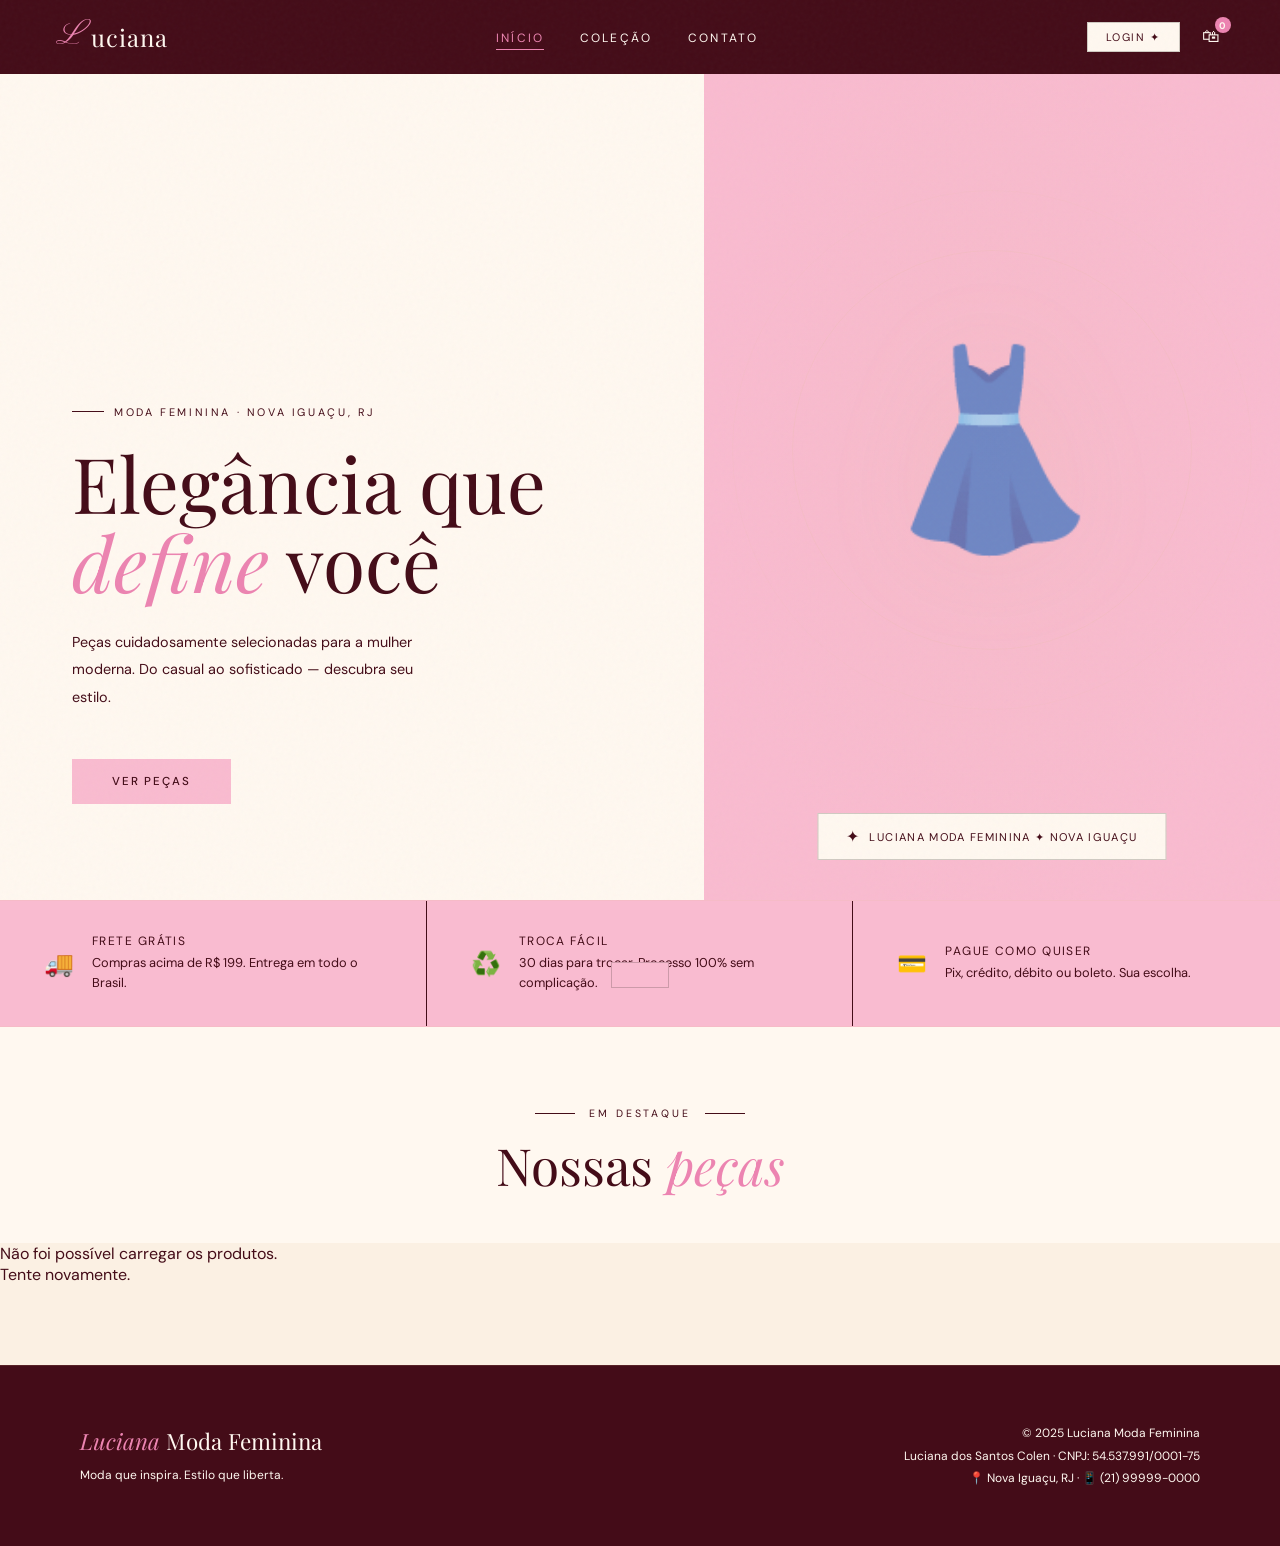
==== commit dc33bafc: "Modal Login | Modal Cart" ====
--- a/index.html
+++ b/index.html
@@ -64,7 +64,6 @@
       <p class="hero-subtitle">Peças cuidadosamente selecionadas para a mulher moderna. Do casual ao sofisticado — descubra seu estilo.</p>
       <div class="hero-actions">
         <button class="btn-gold"  onclick="goPage('loja')">Ver Peças</button>
-        <button class="btn-ghost" onclick="goPage('loja')">Explorar Coleção</button>
       </div>
     </div>
 
--- a/style.css
+++ b/style.css
@@ -973,12 +973,27 @@
   text-align: center;
   transform: translateY(20px);
   transition: transform .3s;
+  position: relative;
 }
 .login-bg.show .login-card { transform: translateY(0); }
 
 .login-logo     { font-family: 'Playfair Display', serif; font-size: 1.4rem; color: var(--text3); margin-bottom: 3px; }
 .login-logo span{ font-style: italic; color: var(--gold); }
 .login-sub      { font-size: .65rem; letter-spacing: .2em; text-transform: uppercase; color: var(--text3); margin-bottom: 36px; }
+
+.login-close {
+    position: absolute;
+    top: 12px;
+    right: 20px;
+    background: none;
+    border: none;
+    cursor: pointer;
+    font-size: 1.1rem;
+    color: var(--text2);
+}
+.login-close:hover {
+    color: var(--gold);
+}
 
 .login-err { background: rgba(232,180,162,.1); border: 1px solid rgba(232,180,162,.25); padding: 10px 14px; font-size: .76rem; color: var(--blush); margin-bottom: 14px; display: none; }
 .login-err.show { display: block; }
@@ -997,6 +1012,9 @@
 }
 .lf input:focus       { border-color: var(--gold); }
 .lf input::placeholder{ color: var(--text); opacity: 80%; }
+.login-links span {
+  color: var(--text3);
+}
 
 .login-btn {
   width: 100%;
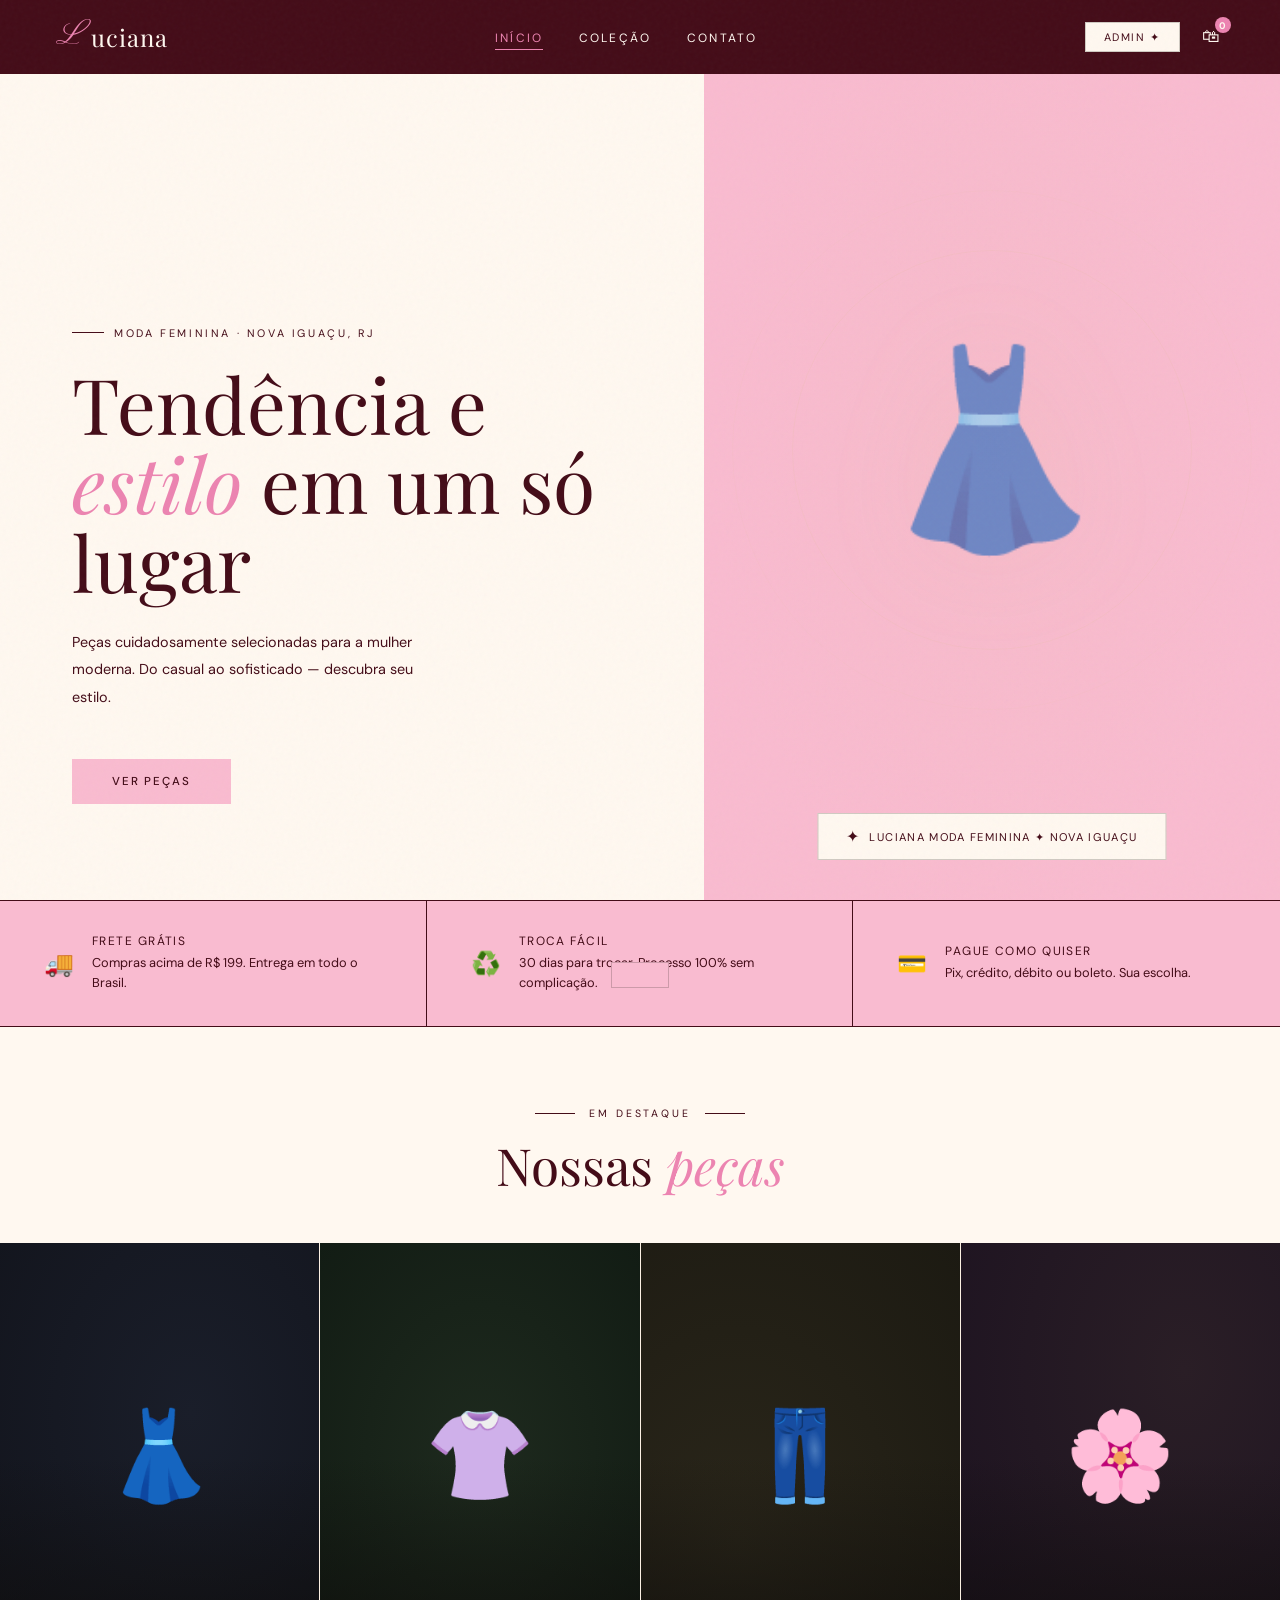
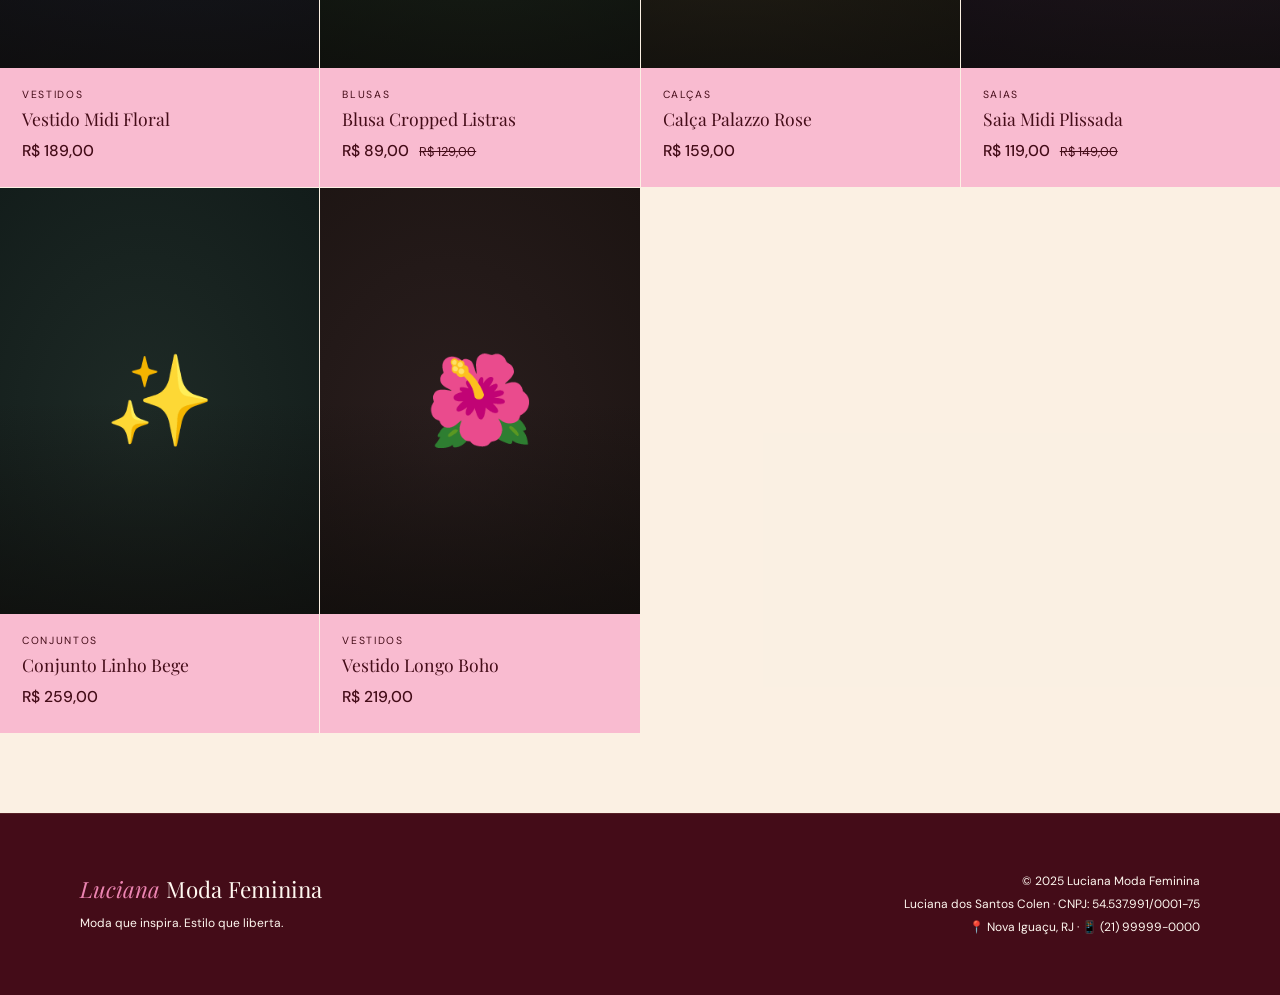
==== commit ed8620ed: "update" ====
--- a/index.html
+++ b/index.html
@@ -10,10 +10,6 @@
 
   <!-- Estilos externos -->
   <link rel="stylesheet" href="style.css">
-  <script src="./scripts/cartService.js"></script>
-  <script src="./scripts/Modal/modalCart.js"></script>
-  <script src="./scripts/produtoService.js"></script>
-  <script src="./scripts/Modal/modalLogin.js"></script>
 </head>
 <body>
 
@@ -29,13 +25,13 @@
   </div>
 
   <ul class="nav-center">
-    <li><a href="index.html" id="nav-home" class="active">Início</a></li>
-    <li><a href="Coleção/index.html" id="nav-loja">Coleção</a></li>
+    <li><a onclick="goPage('home')" id="nav-home" class="active">Início</a></li>
+    <li><a onclick="goPage('loja')" id="nav-loja">Coleção</a></li>
     <li><a onclick="openContato()">Contato</a></li>
   </ul>
 
   <div class="nav-right">
-    <button class="admin-btn" onclick="openLogin()">Login ✦</button>
+    <button class="admin-btn" onclick="openLogin()">Admin ✦</button>
     <div class="cart-wrap">
       <button class="nav-icon-btn" onclick="toggleCart()">🛍</button>
       <div class="cart-badge" id="cart-badge">0</div>
@@ -46,7 +42,33 @@
 <!-- ═══════════════════════════════════
      CARRINHO (SIDEBAR)
      ═══════════════════════════════════ -->
-<aside class="cart-sidebar" id="cart-sidebar"></aside>
+<div class="cart-ovl" id="cart-ovl" onclick="toggleCart()"></div>
+
+<aside class="cart-sidebar" id="cart-sidebar">
+  <div class="cart-hdr">
+    <h2>Carrinho</h2>
+    <button class="cart-close" onclick="toggleCart()">✕</button>
+  </div>
+
+  <div class="cart-items" id="cart-items">
+    <div class="cart-empty">
+      <div class="cart-empty-icon">🛍</div>
+      <p style="font-size:.82rem;letter-spacing:.06em">Carrinho vazio</p>
+    </div>
+  </div>
+
+  <div class="cart-foot" id="cart-foot" style="display:none">
+    <div class="cart-sub-row">
+      <span>Subtotal</span>
+      <span id="cart-total">R$ 0,00</span>
+    </div>
+    <div class="cart-sub-row">
+      <span>Frete</span>
+      <span id="cart-frete" style="font-size:.78rem; color:#348644">Calculado no checkout</span>
+    </div>
+    <button class="checkout-btn" onclick="goCheckout()">Finalizar Compra →</button>
+  </div>
+</aside>
 
 <!-- ═══════════════════════════════════
      PÁGINA: HOME
@@ -60,7 +82,7 @@
         <div class="hero-tag-line"></div>
         Moda Feminina · Nova Iguaçu, RJ
       </div>
-      <h1 class="hero-title">Elegância que<br><span>define</span> você</h1>
+      <h1 class="hero-title">Tendência e<br><span>estilo</span> em um só lugar</h1>
       <p class="hero-subtitle">Peças cuidadosamente selecionadas para a mulher moderna. Do casual ao sofisticado — descubra seu estilo.</p>
       <div class="hero-actions">
         <button class="btn-gold"  onclick="goPage('loja')">Ver Peças</button>
@@ -112,12 +134,7 @@
     <div class="sec-eyebrow">Em destaque</div>
     <h2 class="sec-title">Nossas <em>peças</em></h2>
   </div>
-  <div class="prod-grid" id="home-prods" style="background:var(--border)">
-    <script>
-      getAllProducts()
-  </script>
-  </div>
-  
+  <div class="prod-grid" id="home-prods" style="background:var(--border)"></div>
 
   <!-- Rodapé -->
   <footer>
@@ -133,7 +150,189 @@
   </footer>
 </div>
 
-
+<!-- ═══════════════════════════════════
+     PÁGINA: LOJA
+     ═══════════════════════════════════ -->
+<div id="loja" class="page">
+  <div class="sec-hdr">
+    <div class="sec-eyebrow">Explore</div>
+    <h2 class="sec-title">Todas as <em>peças</em></h2>
+  </div>
+
+  <div class="filter-bar">
+    <button class="ftag active" onclick="filterProd('todos',this)">Todos</button>
+    <button class="ftag" onclick="filterProd('vestidos',this)">Vestidos</button>
+    <button class="ftag" onclick="filterProd('blusas',this)">Blusas</button>
+    <button class="ftag" onclick="filterProd('calças',this)">Calças</button>
+    <button class="ftag" onclick="filterProd('saias',this)">Saias</button>
+    <button class="ftag" onclick="filterProd('conjuntos',this)">Conjuntos</button>
+  </div>
+
+  <div class="prod-grid" id="shop-prods"></div>
+</div>
+
+<!-- ═══════════════════════════════════
+     PÁGINA: CHECKOUT
+     ═══════════════════════════════════ -->
+<div id="checkout" class="page">
+  <button class="back-link" onclick="goPage('loja')">← Continuar comprando</button>
+
+  <div class="checkout-layout">
+
+    <!-- Formulário esquerdo -->
+    <div>
+      <!-- Entrega -->
+      <div class="ck-sec">
+        <div class="ck-sec-title">📦 Dados de Entrega</div>
+
+        <div class="form-row">
+          <div class="fg"><label>Nome completo *</label><input id="f-nome" placeholder="Seu nome completo"></div>
+          <div class="fg"><label>CPF *</label><input id="f-cpf" placeholder="000.000.000-00" oninput="mCPF(this)"></div>
+        </div>
+        <div class="form-row">
+          <div class="fg"><label>E-mail *</label><input type="email" id="f-email" placeholder="seu@email.com"></div>
+          <div class="fg"><label>Telefone *</label><input id="f-tel" placeholder="(21) 99999-0000" oninput="mTel(this)"></div>
+        </div>
+        <div class="form-row">
+          <div class="fg"><label>CEP *</label><input id="f-cep" placeholder="00000-000" oninput="mCEP(this)"></div>
+          <div class="fg"><label>Número</label><input id="f-num" placeholder="Nº"></div>
+        </div>
+        <div class="fg"><label>Endereço *</label><input id="f-end" placeholder="Rua, Avenida..."></div>
+        <div class="form-row">
+          <div class="fg"><label>Bairro</label><input id="f-bairro" placeholder="Bairro"></div>
+          <div class="fg"><label>Complemento</label><input id="f-compl" placeholder="Apto, bloco..."></div>
+        </div>
+        <div class="form-row">
+          <div class="fg"><label>Cidade</label><input id="f-cidade" placeholder="Cidade"></div>
+          <div class="fg">
+            <label>Estado</label>
+            <select id="f-estado">
+              <option value="">UF</option>
+              <option>AC</option><option>AL</option><option>AP</option><option>AM</option>
+              <option>BA</option><option>CE</option><option>DF</option><option>ES</option>
+              <option>GO</option><option>MA</option><option>MT</option><option>MS</option>
+              <option>MG</option><option>PA</option><option>PB</option><option>PR</option>
+              <option>PE</option><option>PI</option><option selected>RJ</option><option>RN</option>
+              <option>RS</option><option>RO</option><option>RR</option><option>SC</option>
+              <option>SP</option><option>SE</option><option>TO</option>
+            </select>
+          </div>
+        </div>
+      </div>
+
+      <!-- Pagamento -->
+      <div class="ck-sec">
+        <div class="ck-sec-title">💳 Forma de Pagamento</div>
+
+        <div class="pay-methods">
+          <div class="pm sel"  id="pm-pix"     onclick="selPay('pix')">🏦 Pix</div>
+          <div class="pm"      id="pm-credito"  onclick="selPay('credito')">💳 Crédito</div>
+          <div class="pm"      id="pm-debito"   onclick="selPay('debito')">💰 Débito</div>
+          <div class="pm"      id="pm-boleto"   onclick="selPay('boleto')">📄 Boleto</div>
+        </div>
+
+        <!-- PIX -->
+        <div class="pay-panel" id="pan-pix">
+          <div style="text-align:center;margin-bottom:16px">
+            <div class="qr-box">⬛</div>
+            <p style="font-size:.76rem;color:var(--text);margin-bottom:14px">
+              Escaneie o QR Code ou use a chave Pix / dados bancários:
+            </p>
+          </div>
+          <div class="pix-cnpj-box" onclick="copyTxt('54537991000175','Chave Pix copiada! 📋')">
+            <div class="pix-label">Chave Pix (CNPJ) — clique para copiar</div>
+            <div class="pix-val">54.537.991/0001-75</div>
+          </div>
+          <div class="bank-grid">
+            <div class="bank-cell"><label>Beneficiária</label><span>Luciana dos Santos Colen</span></div>
+            <div class="bank-cell"><label>Banco</label><span>197 – Stone Pagamentos</span></div>
+          </div>
+          <p class="pix-note">✓ Confirmação em segundos · Dados para TED também disponíveis acima</p>
+        </div>
+
+        <!-- CRÉDITO -->
+        <div class="pay-panel" id="pan-credito" style="display:none">
+          <div class="card-flags">
+            <div class="flag flag-v">VISA</div>
+            <div class="flag flag-m">MC</div>
+            <div class="flag flag-e">ELO</div>
+            <div class="flag flag-h">HIPER</div>
+          </div>
+          <div class="fg"><label>Número do Cartão</label><input id="cc-num" placeholder="0000 0000 0000 0000" oninput="mCard(this)" maxlength="19"></div>
+          <div class="form-row">
+            <div class="fg"><label>Validade</label><input id="cc-exp" placeholder="MM/AA" oninput="mExp(this)" maxlength="5"></div>
+            <div class="fg"><label>CVV</label><input id="cc-cvv" placeholder="000" maxlength="4"></div>
+          </div>
+          <div class="fg"><label>Nome no Cartão</label><input id="cc-name" placeholder="Como está no cartão" style="text-transform:uppercase"></div>
+          <div class="fg">
+            <label>Parcelamento</label>
+            <select id="parcelas" onchange="updParcel()">
+              <option value="1">1x sem juros</option>
+              <option value="2">2x sem juros</option>
+              <option value="3">3x sem juros</option>
+              <option value="6">6x sem juros</option>
+              <option value="10">10x + 1,99% a.m.</option>
+              <option value="12">12x + 1,99% a.m.</option>
+            </select>
+          </div>
+          <p class="inst-note" id="parcel-note">💳 Parcelamento sem juros disponível</p>
+        </div>
+
+        <!-- DÉBITO -->
+        <div class="pay-panel" id="pan-debito" style="display:none">
+          <div class="card-flags">
+            <div class="flag flag-v">VISA</div>
+            <div class="flag flag-m">MC</div>
+            <div class="flag flag-e">ELO</div>
+          </div>
+          <div class="fg"><label>Número do Cartão</label><input placeholder="0000 0000 0000 0000" oninput="mCard(this)" maxlength="19"></div>
+          <div class="form-row">
+            <div class="fg"><label>Validade</label><input placeholder="MM/AA" oninput="mExp(this)" maxlength="5"></div>
+            <div class="fg"><label>CVV</label><input placeholder="000" maxlength="4"></div>
+          </div>
+          <div class="fg"><label>Nome no Cartão</label><input placeholder="Como está no cartão" style="text-transform:uppercase"></div>
+          <p style="font-size:.72rem;color: var(bg2); margin-top:6px">⚡ Débito aprovado instantaneamente</p>
+        </div>
+
+        <!-- BOLETO -->
+        <div class="pay-panel" id="pan-boleto" style="display:none">
+          <div style="text-align:center">
+            <div style="font-size:2.8rem;margin-bottom:10px">📄</div>
+            <p style="font-size:.82rem;color:var(--text);margin-bottom:10px">
+              Vencimento em <strong>3 dias úteis</strong>. Gerado após confirmação do pedido.
+            </p>
+            <div class="boleto-bar" onclick="copyTxt('34191090080100000000700000013000950000000000000','Código de barras copiado! 📋')">
+              34191.09008 01000.000007 00000.130009 5 00000000000000
+            </div>
+            <p style="font-size:.68rem;color:var(--text)">Clique para copiar · Confirmação em 1–2 dias úteis</p>
+          </div>
+          <div class="bank-grid" style="margin-top:16px">
+            <div class="bank-cell"><label>Banco</label><span>197 – Stone Pagamentos</span></div>
+            <div class="bank-cell"><label>Beneficiária</label><span>Luciana dos Santos Colen</span></div>
+            <div class="bank-cell"><label>CNPJ</label><span>54.537.991/0001-75</span></div>
+            <div class="bank-cell"><label>Conta</label><span>Ag 0001 · CC 382.698.603</span></div>
+          </div>
+        </div>
+      </div><!-- fim ck-sec pagamento -->
+    </div><!-- fim coluna esquerda -->
+
+    <!-- Resumo do pedido (coluna direita) -->
+    <div>
+      <div class="order-summary">
+        <h3>Resumo do Pedido</h3>
+        <div id="sum-items"></div>
+        <hr class="sum-div">
+        <div class="sum-line"><span>Subtotal</span><span id="s-sub">R$ 0,00</span></div>
+        <div class="sum-line"><span>Frete</span><span id="s-frete" style="color:#348644">Calculando…</span></div>
+        <hr class="sum-div">
+        <div class="sum-line sum-total"><span>Total</span><span id="s-total">R$ 0,00</span></div>
+        <button class="place-btn" onclick="placeOrder()">Confirmar Pedido ✓</button>
+        <p class="secure-note">🔒 Compra 100% segura · Dados criptografados</p>
+      </div>
+    </div>
+
+  </div><!-- fim checkout-layout -->
+</div>
 
 <!-- ═══════════════════════════════════
      PÁGINA: CRM / ADMIN
@@ -249,8 +448,23 @@
 <!-- ═══════════════════════════════════
      MODAL: LOGIN
      ═══════════════════════════════════ -->
-     <!-- ACHO QUE POSSO MOVER ISSO VER DEPOIS || ATUALIZAÇÃO: NAO POSSO--> 
-<div class="login-bg" id="login-modal"></div>
+<div class="login-bg" id="login-modal">
+  <div class="login-card">
+    <div class="login-logo"><span>Luciana</span> Moda</div>
+    <div class="login-sub">Área Administrativa</div>
+    <div class="login-err" id="login-err">Usuário ou senha incorretos.</div>
+    <div class="lf">
+      <label>Usuário</label>
+      <input id="l-user" placeholder="admin" autocomplete="username">
+    </div>
+    <div class="lf">
+      <label>Senha</label>
+      <input type="password" id="l-pass" placeholder="••••••••" autocomplete="current-password">
+    </div>
+    <button class="login-btn" onclick="doLogin()">Entrar →</button><br>
+    <button class="login-cancel" onclick="closeLogin()">Cancelar</button>
+  </div>
+</div>
 
 <!-- ═══════════════════════════════════
      MODAL: PEDIDO CONFIRMADO
@@ -286,10 +500,132 @@
 const CRM_CRED = { u: 'luciana', p: 'moda2026' };
 let crmAuth = false;
 
+// ──────────────────────────────────────
+// CATÁLOGO DE PRODUTOS
+// ──────────────────────────────────────
+const PRODS = [
+  { id:1,  name:'Vestido Midi Floral',    cat:'vestidos',  e:'👗', price:189, old:null, badge:null,  sizes:['P','M','G','GG'] },
+  { id:2,  name:'Blusa Cropped Listras',  cat:'blusas',    e:'👚', price:89,  old:129,  badge:null, sizes:['P','M','G'] },
+  { id:3,  name:'Calça Palazzo Rose',     cat:'calças',    e:'👖', price:159, old:null, badge:null,   sizes:['36','38','40','42'] },
+  { id:4,  name:'Saia Midi Plissada',     cat:'saias',     e:'🌸', price:119, old:149,  badge:null, sizes:['P','M','G'] },
+  { id:5,  name:'Conjunto Linho Bege',    cat:'conjuntos', e:'✨', price:259, old:null, badge:null,  sizes:['P','M','G','GG'] },
+  { id:6,  name:'Vestido Longo Boho',     cat:'vestidos',  e:'🌺', price:219, old:null, badge:null,   sizes:['P','M','G'] },
+  { id:7,  name:'Blusa Off-White Laço',   cat:'blusas',    e:'🤍', price:99,  old:null, badge:null,  sizes:['P','M','G','GG'] },
+  { id:8,  name:'Calça Skinny Preta',     cat:'calças',    e:'🖤', price:139, old:179,  badge:null, sizes:['36','38','40','42','44'] },
+  { id:9,  name:'Saia Jeans Midi',        cat:'saias',     e:'💙', price:129, old:null, badge:null,   sizes:['36','38','40','42'] },
+  { id:10, name:'Conjunto Tricô Rosa',    cat:'conjuntos', e:'🧶', price:289, old:null, badge:null,  sizes:['P','M','G'] },
+  { id:11, name:'Vestido Tubinho Vinho',  cat:'vestidos',  e:'🍷', price:199, old:null, badge:null,   sizes:['P','M','G','GG'] },
+  { id:12, name:'Blusa Ciganinha',        cat:'blusas',    e:'🌷', price:79,  old:99,   badge:null, sizes:['P','M','G'] },
+];
+
+const BGS = [
+  'radial-gradient(ellipse at 40% 60%,#2a1e1e,#1c1412)',
+  'radial-gradient(ellipse at 60% 40%,#1a1e2a,#12141c)',
+  'radial-gradient(ellipse at 50% 50%,#1e2a1e,#121c14)',
+  'radial-gradient(ellipse at 30% 70%,#2a261a,#1c1a12)',
+  'radial-gradient(ellipse at 70% 30%,#2a1e26,#1c1220)',
+  'radial-gradient(ellipse at 45% 55%,#1e2a26,#121c1a)',
+];
+
+// ──────────────────────────────────────
+// RENDERIZAÇÃO DE CARDS
+// ──────────────────────────────────────
+function prodCard(p, showSizes = true) {
+  return `
+  <div class="prod-card">
+    <div class="prod-img" style="background:${BGS[p.id % BGS.length]}">
+      ${p.badge ? `<div class="prod-badge badge-${p.badge}">${p.badge === 'new' ? 'Novo' : 'Promoção'}</div>` : ''}
+      <span style="position:relative;z-index:1">${p.e}</span>
+      <div class="prod-hover-layer">
+        <button class="add-cart-btn" onclick="addToCart(${p.id},event)">Adicionar ao Carrinho</button>
+      </div>
+    </div>
+    <div class="prod-info">
+      <div class="prod-cat">${p.cat}</div>
+      <div class="prod-name">${p.name}</div>
+      <div class="prod-price-row">
+        <span class="prod-price">R$ ${fmt(p.price)}</span>
+        ${p.old ? `<span class="prod-old">R$ ${fmt(p.old)}</span>` : ''}
+      </div>
+      ${showSizes ? `<div class="prod-sizes">${p.sizes.map(s => `<div class="sz">${s}</div>`).join('')}</div>` : ''}
+    </div>
+  </div>`;
+}
+
+document.getElementById('home-prods').innerHTML = PRODS.slice(0, 6).map(p => prodCard(p, false)).join('');
+document.getElementById('shop-prods').innerHTML = PRODS.map(p => prodCard(p)).join('');
+
+function filterProd(cat, el) {
+  document.querySelectorAll('.ftag').forEach(t => t.classList.remove('active'));
+  el.classList.add('active');
+  const list = cat === 'todos' ? PRODS : PRODS.filter(p => p.cat === cat);
+  document.getElementById('shop-prods').innerHTML = list.map(p => prodCard(p)).join('');
+}
+
+// ──────────────────────────────────────
+// CARRINHO
+// ──────────────────────────────────────
+let cart = [];
+
+function addToCart(id, ev) {
+  if (ev) ev.stopPropagation();
+  const p = PRODS.find(x => x.id === id);
+  const ex = cart.find(x => x.id === id);
+  if (ex) ex.qty++;
+  else cart.push({ ...p, qty: 1 });
+  renderCart();
+  toast(`✓ ${p.name} adicionado!`);
+  const b = document.getElementById('cart-badge');
+  b.style.transform = 'scale(1.6)';
+  setTimeout(() => b.style.transform = 'scale(1)', 280);
+}
+
+function renderCart() {
+  const el  = document.getElementById('cart-items');
+  const ft  = document.getElementById('cart-foot');
+  const qty = cart.reduce((a, b) => a + b.qty, 0);
+  const tot = cart.reduce((a, b) => a + b.price * b.qty, 0);
+
+  document.getElementById('cart-badge').textContent = qty;
+
+  if (!cart.length) {
+    el.innerHTML = `<div class="cart-empty"><div class="cart-empty-icon">🛍</div><p style="font-size:.82rem;letter-spacing:.06em">Carrinho vazio</p></div>`;
+    ft.style.display = 'none';
+    return;
+  }
+
+  el.innerHTML = cart.map(i => `
+  <div class="cart-item">
+    <div class="ci-img">${i.e}</div>
+    <div>
+      <div class="ci-name">${i.name}</div>
+      <div class="ci-cat">${i.cat}</div>
+      <div class="ci-qty">
+        <button class="qty-btn" onclick="chgQ(${i.id},-1)">−</button>
+        <span class="qty-num">${i.qty}</span>
+        <button class="qty-btn" onclick="chgQ(${i.id},1)">+</button>
+      </div>
+      <button class="ci-remove" onclick="rmItem(${i.id})">Remover</button>
+    </div>
+    <div class="ci-price">R$ ${fmt(i.price * i.qty)}</div>
+  </div>`).join('');
+
+  document.getElementById('cart-total').textContent = `R$ ${fmt(tot)}`;
+  document.getElementById('cart-frete').textContent  = tot >= 199 ? 'Grátis 🎉' : 'Calculado no checkout';
+  ft.style.display = 'block';
+}
+
+function chgQ(id, d) {
+  const i = cart.find(x => x.id === id);
+  i.qty += d;
+  if (i.qty <= 0) cart = cart.filter(x => x.id !== id);
+  renderCart();
+}
+
+function rmItem(id)    { cart = cart.filter(x => x.id !== id); renderCart(); }
 function toggleCart()  {
-  renderCart()
-  getCart()
   document.getElementById('cart-sidebar').classList.toggle('open');
+  document.getElementById('cart-ovl').classList.toggle('show');
 }
 function goCheckout() {
   if (!cart.length) { toast('Adicione itens ao carrinho! 🛍'); return; }
@@ -429,6 +765,15 @@
 // ──────────────────────────────────────
 // LOGIN / ADMIN
 // ──────────────────────────────────────
+function openLogin() {
+  if (crmAuth) { goPage('crm'); buildCRM(); return; }
+  document.getElementById('l-user').value = '';
+  document.getElementById('l-pass').value = '';
+  document.getElementById('login-err').classList.remove('show');
+  document.getElementById('login-modal').classList.add('show');
+  setTimeout(() => document.getElementById('l-user').focus(), 300);
+}
+function closeLogin() { document.getElementById('login-modal').classList.remove('show'); }
 
 function doLogin() {
   const u = document.getElementById('l-user').value.trim();
@@ -642,4 +987,4 @@
 </script>
 
 </body>
-</html>+</html>
--- a/style.css
+++ b/style.css
@@ -22,6 +22,7 @@
   --text2:   #fff8f0;
   --text3:   #fff8f0;
   --white:   #faf7f2;
+  --color:   #ffe4ed;
 }
 
 /* ── RESET & BASE ─────────────────────── */
@@ -331,8 +332,8 @@
 .features-strip {
   display: grid;
   grid-template-columns: repeat(3, 1fr);
-  border-top: 1px solid var(--border);
-  border-bottom: 1px solid var(--border);
+  border-top: 1px solid var(--bg2);
+  border-bottom: 1px solid var(--bg2);
   background: var(--bg3);
 }
 
@@ -515,7 +516,7 @@
 /* ══════════════════════════════════════
    CARRINHO (SIDEBAR)
    ══════════════════════════════════════ */
-/* .cart-ovl {
+.cart-ovl {
   position: fixed;
   inset: 0;
   background: rgba(0,0,0,.6);
@@ -525,14 +526,14 @@
   transition: opacity .35s;
   backdrop-filter: blur(4px);
 }
-.cart-ovl.show { opacity: 1; pointer-events: all; } */
+.cart-ovl.show { opacity: 1; pointer-events: all; }
 
 .cart-sidebar {
   position: fixed;
   top: 0; right: -460px;
   width: 460px;
   height: 100vh;
-  background: var(--bg2);
+  background: var(--bg);
   z-index: 201;
   display: flex;
   flex-direction: column;
@@ -543,14 +544,14 @@
 
 .cart-hdr {
   padding: 28px 32px;
-  border-bottom: 1px solid var(--border);
+  border-bottom: 1px solid var(--bg2);
   display: flex;
   align-items: center;
   justify-content: space-between;
 }
 .cart-hdr h2 { font-family: 'Playfair Display', serif; font-size: 1.4rem; font-weight: 400; color: var(--text); }
 
-.cart-close { background: none; border: none; cursor: pointer; color: var(--text2); font-size: 1.2rem; transition: color .2s; }
+.cart-close { background: none; border: none; cursor: pointer; color: var(--text); font-size: 1.2rem; transition: color .2s; }
 .cart-close:hover { color: var(--gold); }
 
 .cart-items { flex: 1; overflow-y: auto; padding: 24px 32px; }
@@ -571,7 +572,7 @@
   grid-template-columns: 68px 1fr auto;
   gap: 14px;
   padding: 18px 0;
-  border-bottom: 1px solid var(--border);
+  border-bottom: 1px solid var(--bg2);
   animation: slideIn .25s ease;
 }
 
@@ -582,7 +583,7 @@
 
 .ci-img  { width: 68px; height: 84px; background: var(--bg3); display: flex; align-items: center; justify-content: center; font-size: 2rem; }
 .ci-name { font-family: 'Playfair Display', serif; font-size: .98rem; color: var(--text); margin-bottom: 4px; }
-.ci-cat  { font-size: .7rem; color: var(--text3); margin-bottom: 10px; letter-spacing: .06em; }
+.ci-cat  { font-size: .7rem; color: var(--text); margin-bottom: 10px; letter-spacing: .06em; }
 
 .ci-qty   { display: flex; align-items: center; gap: 8px; }
 .qty-btn  {
@@ -590,7 +591,7 @@
   border: 1px solid var(--border2);
   background: none;
   cursor: pointer;
-  color: var(--text2);
+  color: var(--text);
   font-size: .9rem;
   display: flex;
   align-items: center;
@@ -600,22 +601,22 @@
 .qty-btn:hover { border-color: var(--gold); color: var(--gold); }
 .qty-num  { font-size: .82rem; min-width: 18px; text-align: center; color: var(--text); }
 
-.ci-remove { background: none; border: none; color: var(--text3); cursor: pointer; font-size: .72rem; margin-top: 6px; transition: color .2s; }
+.ci-remove { background: none; border: none; color: var(--text); cursor: pointer; font-size: .72rem; margin-top: 6px; transition: color .2s; }
 .ci-remove:hover { color: var(--blush); }
 
-.ci-price { font-size: .92rem; color: var(--bg); font-weight: 500; white-space: nowrap; }
-
-.cart-foot { padding: 22px 32px; border-top: 1px solid var(--border); }
+.ci-price { font-size: .92rem; color: var(--bg2); font-weight: 500; white-space: nowrap; }
+
+.cart-foot { padding: 22px 32px; border-top: 1px solid var(--bg2); }
 
 .cart-sub-row { display: flex; justify-content: space-between; margin-bottom: 8px; }
-.cart-sub-row span:first-child { font-size: .72rem; letter-spacing: .1em; text-transform: uppercase; color: var(--text3); }
-.cart-sub-row span:last-child  { font-size: 1rem; font-weight: 500; color: var(--bg); }
+.cart-sub-row span:first-child { font-size: .72rem; letter-spacing: .1em; text-transform: uppercase; color: var(--text); }
+.cart-sub-row span:last-child  { font-size: 1rem; font-weight: 500; color: var(--bg2); }
 
 .checkout-btn {
   width: 100%;
   padding: 16px;
-  background: var(--bg);
-  color: var(--bg2);
+  background: var(--bg2);
+  color: var(--bg);
   border: none;
   font-family: 'DM Sans', sans-serif;
   font-size: .72rem;
@@ -682,7 +683,7 @@
 .fg select {
   padding: 13px 16px;
   border: 2px solid var(--border2);
-  background: var(--bg3);
+  background: var(--color);
   font-family: 'DM Sans', sans-serif;
   font-size: .88rem;
   color: var(--text);
@@ -714,7 +715,7 @@
 .pm.sel          { border-color: var(--bg2); color: var(--bg2); background: rgba(220,185,140,.07); }
 .pm:hover:not(.sel) { border-color: var(--border2); }
 
-.pay-panel { background: var(--bg3); border: 1px solid var(--bg2); padding: 24px; }
+.pay-panel { background: var(--color); border: 1px solid var(--bg2); padding: 24px; }
 
 .pix-cnpj-box {
   border: 1px dashed var(--bg2);
@@ -734,9 +735,9 @@
   gap: 8px;
   margin-top: 14px;
 }
-.bank-cell { background: var(--bg); padding: 10px 14px; }
-.bank-cell label { font-size: .6rem; letter-spacing: .1em; text-transform: uppercase; color: var(--bg2); display: block; margin-bottom: 3px; }
-.bank-cell span  { font-size: .82rem; color: var(--text); }
+.bank-cell { background: var(--bg2); padding: 10px 14px; }
+.bank-cell label { font-size: .6rem; letter-spacing: .1em; text-transform: uppercase; color: var(--bg); display: block; margin-bottom: 3px; }
+.bank-cell span  { font-size: .82rem; color: var(--text2); }
 
 .pix-note { font-size: .7rem; color: var(--bg2); text-align: center; margin-top: 14px; }
 
@@ -776,8 +777,8 @@
 
 /* ── Resumo do pedido ────────────────── */
 .order-summary {
-  background: var(--bg2);
-  border: 1px solid var(--border);
+  background: var(--color);
+  border: 3px solid var(--bg2);
   padding: 28px;
   position: sticky;
   top: 100px;
@@ -787,19 +788,19 @@
 .sum-item { display: flex; gap: 12px; margin-bottom: 16px; align-items: flex-start; }
 .sum-img  { width: 54px; height: 66px; background: var(--bg3); display: flex; align-items: center; justify-content: center; font-size: 1.6rem; flex-shrink: 0; }
 .sum-info { flex: 1; }
-.sum-name { font-size: .84rem; color: var(--bg); margin-bottom: 3px; }
-.sum-det  { font-size: .7rem; color: var(--text3); }
-.sum-price{ font-size: .88rem; color: var(--bg); font-weight: 500; white-space: nowrap; }
-
-.sum-line  { display: flex; justify-content: space-between; padding: 9px 0; font-size: .82rem; color: var(--text2); }
-.sum-div   { border: none; border-top: 1px solid var(--border); margin: 4px 0; }
-.sum-total { font-size: 1rem; font-weight: 500; color: var(--text2); }
+.sum-name { font-size: .84rem; color: var(--bg2); margin-bottom: 3px; }
+.sum-det  { font-size: .7rem; color: var(--text); }
+.sum-price{ font-size: .88rem; color: var(--bg2); font-weight: 500; white-space: nowrap; }
+
+.sum-line  { display: flex; justify-content: space-between; padding: 9px 0; font-size: .82rem; color: var(--text); }
+.sum-div   { border: none; border-top: 1px solid var(--bg2); margin: 4px 0; }
+.sum-total { font-size: 1rem; font-weight: 500; color: var(--text); }
 
 .place-btn {
   width: 100%;
   padding: 16px;
-  background: var(--bg);
-  color: var(--bg2);
+  background: var(--bg2);
+  color: var(--bg);
   border: none;
   font-family: 'DM Sans', sans-serif;
   font-size: .72rem;
@@ -812,7 +813,7 @@
 }
 .place-btn:hover { background: var(--gold2); }
 
-.secure-note { font-size: .65rem; color: var(--text3); text-align: center; margin-top: 10px; }
+.secure-note { font-size: .65rem; color: var(--text); text-align: center; margin-top: 10px; }
 
 /* ══════════════════════════════════════
    CRM / PAINEL ADMIN
@@ -869,17 +870,17 @@
   padding: 24px 28px 80px;
 }
 
-.crm-panel { background: var(--bg2); border: 1px solid var(--border); padding: 26px; margin-bottom: 20px; }
+.crm-panel { background: var(--color); border: 1px solid var(--bg2); padding: 26px; margin-bottom: 20px; }
 .crm-panel:last-child { margin-bottom: 0; }
 
 .crm-panel-title {
   font-family: 'Playfair Display', serif;
   font-size: 1.15rem;
   font-weight: 400;
-  color: var(--text2);
+  color: var(--text);
   margin-bottom: 18px;
   padding-bottom: 12px;
-  border-bottom: 1px solid var(--bg);
+  border-bottom: 1px solid var(--bg2);
   display: flex;
   align-items: center;
   justify-content: space-between;
@@ -889,7 +890,7 @@
   font-size: .66rem;
   letter-spacing: .12em;
   text-transform: uppercase;
-  color: var(--bg);
+  color: var(--bg2);
   cursor: pointer;
   background: none;
   border: none;
@@ -902,15 +903,15 @@
   font-size: .63rem;
   letter-spacing: .14em;
   text-transform: uppercase;
-  color: var(--text3);
+  color: var(--text);
   padding: 8px 12px;
   text-align: left;
-  border-bottom: 1px solid var(--border);
+  border-bottom: 1px solid var(--bg2);
 }
 td {
   padding: 11px 12px;
   font-size: .82rem;
-  color: var(--text2);
+  color: var(--text);
   border-bottom: 1px solid rgba(220,185,140,.06);
 }
 tr:last-child td { border-bottom: none; }
@@ -918,7 +919,7 @@
 
 /* Status pills */
 .pill        { padding: 3px 10px; font-size: .64rem; letter-spacing: .06em; font-weight: 500; }
-.p-pago      { background: rgba(106,184,122,.12); color: #6ab87a; }
+.p-pago      { background: rgba(106,184,122,.12); color: #4c975b; }
 .p-pendente  { background: rgba(220,185,140,.12);  color: var(--gold); }
 .p-cancelado { background: rgba(232,180,162,.12); color: var(--blush); }
 .p-enviado   { background: rgba(120,160,230,.12);  color: #78a0e6; }
@@ -926,7 +927,7 @@
 /* Barras de gráfico */
 .bar-g   { margin-bottom: 14px; }
 .bar-lbl { display: flex; justify-content: space-between; margin-bottom: 5px; font-size: .75rem; color: var(--text2); }
-.bar-track{ height: 6px; background: var(--bg3); overflow: hidden; }
+.bar-track{ height: 6px; background: var(--bg2); overflow: hidden; }
 .bar-fill { height: 100%; background: linear-gradient(90deg, var(--gold3), var(--gold)); }
 
 /* Mini lista de clientes */
@@ -934,17 +935,17 @@
 .mini-row  { display: flex; align-items: center; gap: 12px; }
 .mini-av   { width: 36px; height: 36px; background: var(--bg3); border: 1px solid var(--border); display: flex; align-items: center; justify-content: center; font-size: .9rem; flex-shrink: 0; }
 .mini-name { font-size: .84rem; color: var(--text); }
-.mini-sub  { font-size: .7rem; color: var(--text3); }
-.mini-val  { margin-left: auto; font-size: .86rem; color: var(--gold); font-weight: 500; }
+.mini-sub  { font-size: .7rem; color: var(--text); }
+.mini-val  { margin-left: auto; font-size: .86rem; color: var(--text); font-weight: 500; }
 
 /* Notificações */
 .notif-list { display: flex; flex-direction: column; gap: 10px; }
-.notif-row  { display: flex; gap: 10px; padding: 12px; background: var(--bg); align-items: flex-start; }
+.notif-row  { display: flex; gap: 10px; padding: 12px; background: var(--bg2); align-items: flex-start; }
 .notif-dot  { width: 7px; height: 7px; border-radius: 50%; flex-shrink: 0; margin-top: 5px; }
-.notif-txt  { font-size: .78rem; color: var(--text); line-height: 1.55; flex: 1; }
-.notif-time { font-size: .67rem; color: var(--text); white-space: nowrap; }
-
-.crm-empty-msg { text-align: center; padding: 40px; color: var(--text3); font-size: .82rem; }
+.notif-txt  { font-size: .78rem; color: var(--text2); line-height: 1.55; flex: 1; }
+.notif-time { font-size: .67rem; color: var(--text2); white-space: nowrap; }
+
+.crm-empty-msg { text-align: center; padding: 40px; color: var(--text); font-size: .82rem; }
 
 /* ══════════════════════════════════════
    LOGIN
@@ -965,62 +966,44 @@
 .login-bg.show { opacity: 1; pointer-events: all; }
 
 .login-card {
-  background: var(--bg2);
-  border: 1px solid var(--bg);
+  background: var(--color);
+  border: 3px solid var(--bg2);
   padding: 52px 44px;
   width: 380px;
   max-width: 94vw;
   text-align: center;
   transform: translateY(20px);
   transition: transform .3s;
-  position: relative;
 }
 .login-bg.show .login-card { transform: translateY(0); }
 
-.login-logo     { font-family: 'Playfair Display', serif; font-size: 1.4rem; color: var(--text3); margin-bottom: 3px; }
+.login-logo     { font-family: 'Playfair Display', serif; font-size: 1.4rem; color: var(--text); margin-bottom: 3px; }
 .login-logo span{ font-style: italic; color: var(--gold); }
-.login-sub      { font-size: .65rem; letter-spacing: .2em; text-transform: uppercase; color: var(--text3); margin-bottom: 36px; }
-
-.login-close {
-    position: absolute;
-    top: 12px;
-    right: 20px;
-    background: none;
-    border: none;
-    cursor: pointer;
-    font-size: 1.1rem;
-    color: var(--text2);
-}
-.login-close:hover {
-    color: var(--gold);
-}
+.login-sub      { font-size: .65rem; letter-spacing: .2em; text-transform: uppercase; color: var(--text); margin-bottom: 36px; }
 
 .login-err { background: rgba(232,180,162,.1); border: 1px solid rgba(232,180,162,.25); padding: 10px 14px; font-size: .76rem; color: var(--blush); margin-bottom: 14px; display: none; }
 .login-err.show { display: block; }
 
 .lf { display: flex; flex-direction: column; gap: 7px; margin-bottom: 16px; text-align: left; }
-.lf label { font-size: .64rem; letter-spacing: .14em; text-transform: uppercase; color: var(--text3); }
+.lf label { font-size: .64rem; letter-spacing: .14em; text-transform: uppercase; color: var(--text); }
 .lf input {
   padding: 13px 16px;
   border: 1px solid var(--border);
-  background: var(--bg);
+  background: var(--bg2);
   font-family: 'DM Sans', sans-serif;
   font-size: .9rem;
-  color: var(--text);
+  color: var(--text2);
   outline: none;
   transition: border-color .25s;
 }
-.lf input:focus       { border-color: var(--gold); }
-.lf input::placeholder{ color: var(--text); opacity: 80%; }
-.login-links span {
-  color: var(--text3);
-}
+.lf input:focus       { border-color: var(--bg); }
+.lf input::placeholder{ color: var(--text2); opacity: 80%; }
 
 .login-btn {
   width: 100%;
   padding: 14px;
-  background: var(--bg);
-  color: var(--bg2);
+  background: var(--bg2);
+  color: var(--bg);
   border: none;
   font-family: 'DM Sans', sans-serif;
   font-size: .72rem;
@@ -1033,7 +1016,7 @@
 }
 .login-btn:hover { background: var(--gold2); }
 
-.login-cancel { background: none; border: none; color: var(--text3); font-size: .72rem; cursor: pointer; margin-top: 14px; text-decoration: underline; font-family: 'DM Sans', sans-serif; }
+.login-cancel { background: none; border: none; color: var(--text); font-size: .72rem; cursor: pointer; margin-top: 14px; text-decoration: underline; font-family: 'DM Sans', sans-serif; }
 .login-cancel:hover { color: var(--gold); }
 
 /* ══════════════════════════════════════
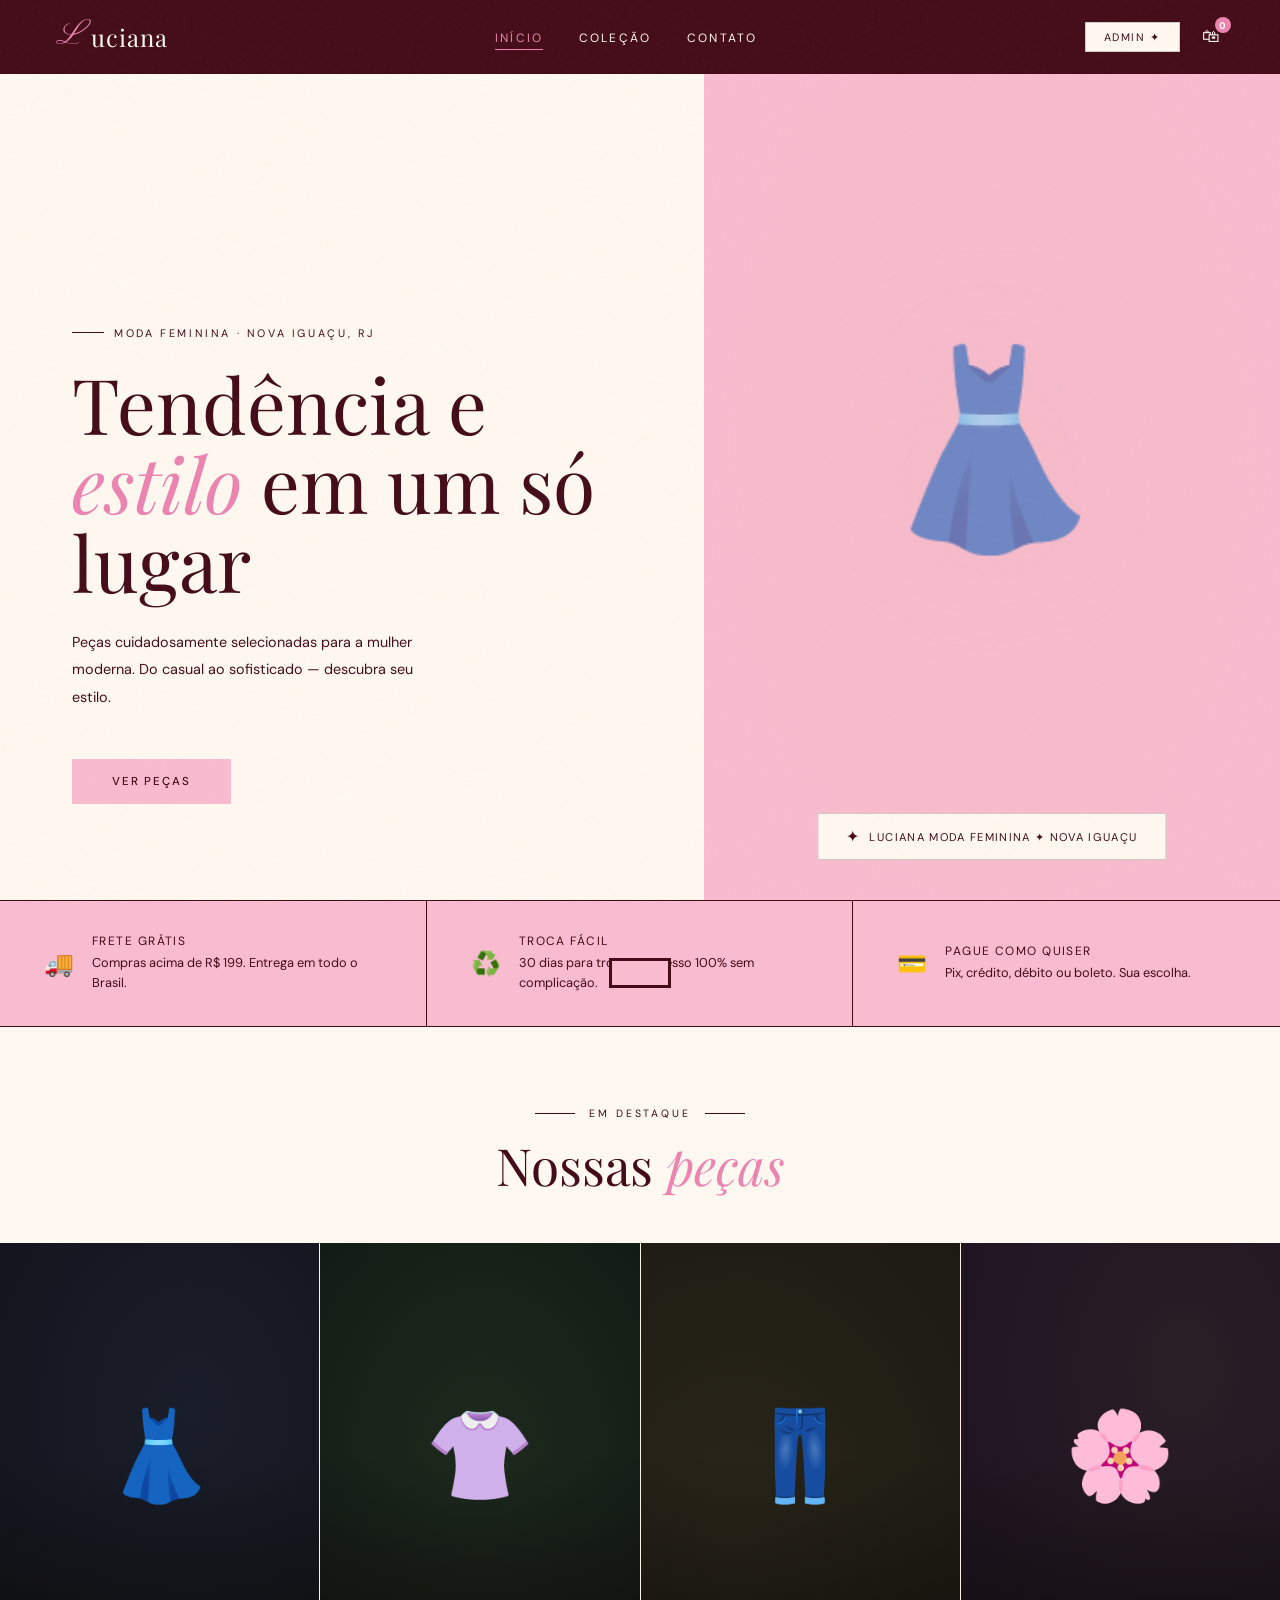
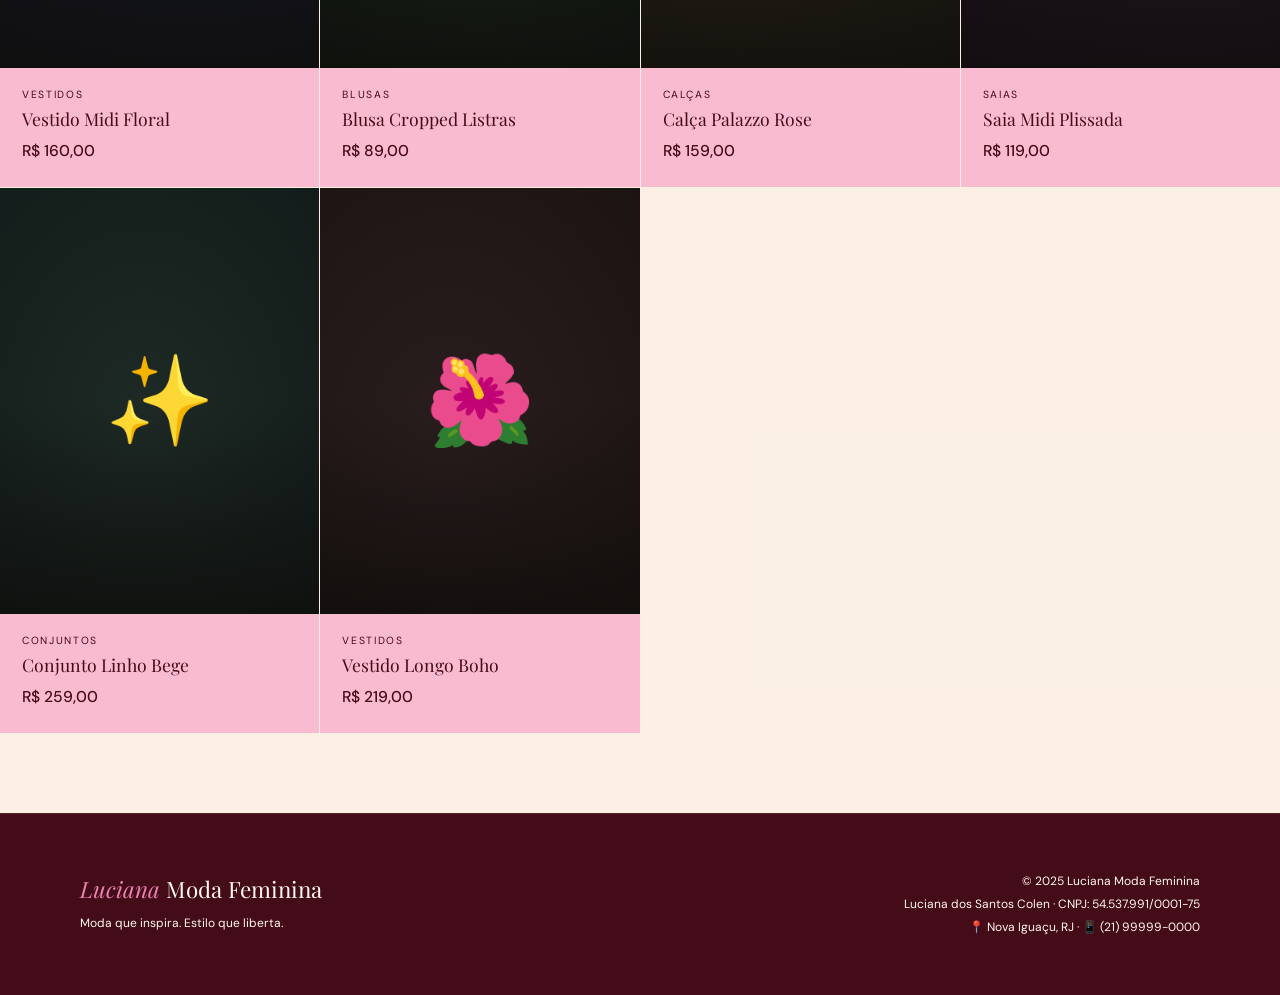
==== commit 9d7c6975: "update" ====
--- a/index.html
+++ b/index.html
@@ -504,18 +504,18 @@
 // CATÁLOGO DE PRODUTOS
 // ──────────────────────────────────────
 const PRODS = [
-  { id:1,  name:'Vestido Midi Floral',    cat:'vestidos',  e:'👗', price:189, old:null, badge:null,  sizes:['P','M','G','GG'] },
-  { id:2,  name:'Blusa Cropped Listras',  cat:'blusas',    e:'👚', price:89,  old:129,  badge:null, sizes:['P','M','G'] },
+  { id:1,  name:'Vestido Midi Floral',    cat:'vestidos',  e:'👗', price:160, old:null, badge:null,  sizes:['P','M','G','GG'] },
+  { id:2,  name:'Blusa Cropped Listras',  cat:'blusas',    e:'👚', price:89,  old:null,  badge:null, sizes:['P','M','G'] },
   { id:3,  name:'Calça Palazzo Rose',     cat:'calças',    e:'👖', price:159, old:null, badge:null,   sizes:['36','38','40','42'] },
-  { id:4,  name:'Saia Midi Plissada',     cat:'saias',     e:'🌸', price:119, old:149,  badge:null, sizes:['P','M','G'] },
+  { id:4,  name:'Saia Midi Plissada',     cat:'saias',     e:'🌸', price:119, old:null,  badge:null, sizes:['P','M','G'] },
   { id:5,  name:'Conjunto Linho Bege',    cat:'conjuntos', e:'✨', price:259, old:null, badge:null,  sizes:['P','M','G','GG'] },
   { id:6,  name:'Vestido Longo Boho',     cat:'vestidos',  e:'🌺', price:219, old:null, badge:null,   sizes:['P','M','G'] },
   { id:7,  name:'Blusa Off-White Laço',   cat:'blusas',    e:'🤍', price:99,  old:null, badge:null,  sizes:['P','M','G','GG'] },
-  { id:8,  name:'Calça Skinny Preta',     cat:'calças',    e:'🖤', price:139, old:179,  badge:null, sizes:['36','38','40','42','44'] },
+  { id:8,  name:'Calça Skinny Preta',     cat:'calças',    e:'🖤', price:139, old:null,  badge:null, sizes:['36','38','40','42','44'] },
   { id:9,  name:'Saia Jeans Midi',        cat:'saias',     e:'💙', price:129, old:null, badge:null,   sizes:['36','38','40','42'] },
   { id:10, name:'Conjunto Tricô Rosa',    cat:'conjuntos', e:'🧶', price:289, old:null, badge:null,  sizes:['P','M','G'] },
   { id:11, name:'Vestido Tubinho Vinho',  cat:'vestidos',  e:'🍷', price:199, old:null, badge:null,   sizes:['P','M','G','GG'] },
-  { id:12, name:'Blusa Ciganinha',        cat:'blusas',    e:'🌷', price:79,  old:99,   badge:null, sizes:['P','M','G'] },
+  { id:12, name:'Blusa Ciganinha',        cat:'blusas',    e:'🌷', price:79,  old:null,   badge:null, sizes:['P','M','G'] },
 ];
 
 const BGS = [
--- a/style.css
+++ b/style.css
@@ -1073,7 +1073,7 @@
   left: 50%;
   transform: translateX(-50%) translateY(120px);
   background: var(--bg3);
-  border: 1px solid var(--border2);
+  border: 3px solid var(--bg2);
   color: var(--text);
   padding: 12px 28px;
   font-size: .8rem;
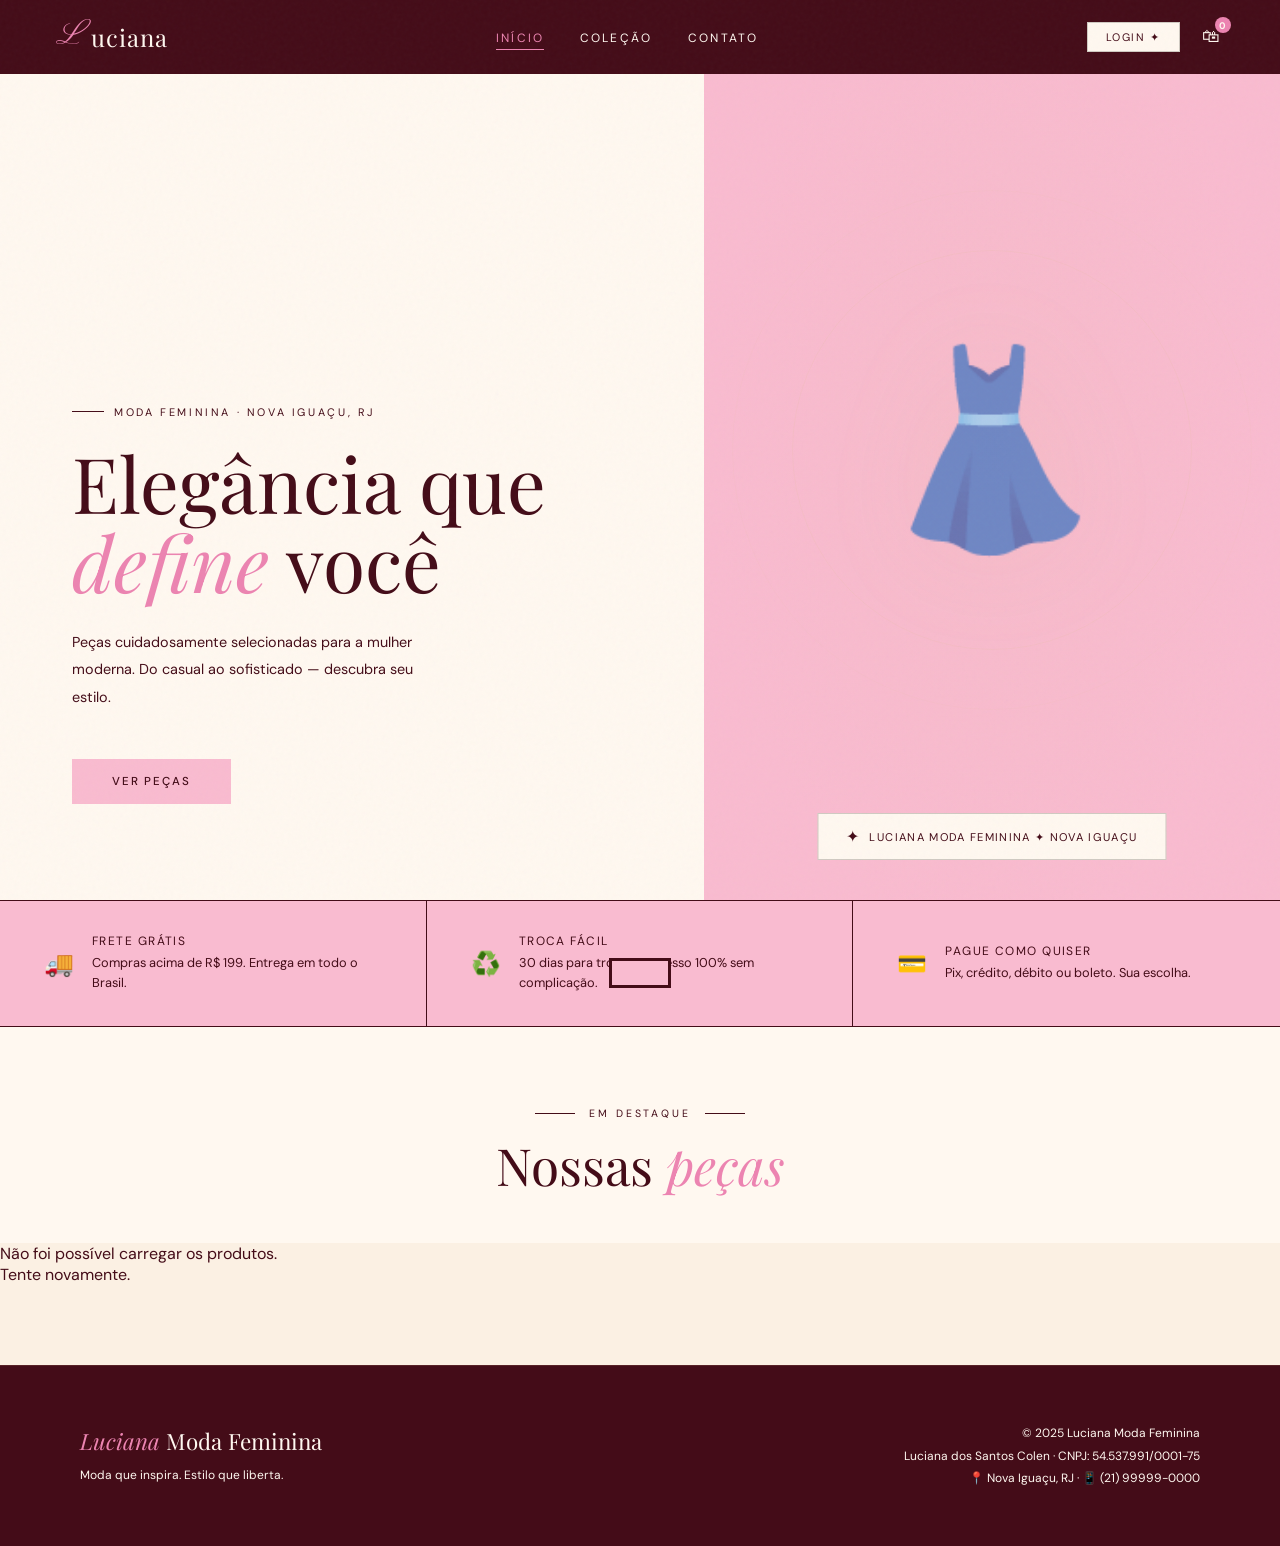
==== commit 9e3c4f2f: "Update" ====
--- a/index.html
+++ b/index.html
@@ -10,6 +10,11 @@
 
   <!-- Estilos externos -->
   <link rel="stylesheet" href="style.css">
+  <script src="./services/cartService.js"></script>
+  <script src="./Modal/modalCart.js"></script>
+  <script src="./services/produtoService.js"></script>
+  <script src="./Modal/modalLogin.js"></script>
+  <script src="./services/loginService.js"></script>
 </head>
 <body>
 
@@ -25,13 +30,13 @@
   </div>
 
   <ul class="nav-center">
-    <li><a onclick="goPage('home')" id="nav-home" class="active">Início</a></li>
-    <li><a onclick="goPage('loja')" id="nav-loja">Coleção</a></li>
+    <li><a href="index.html" id="nav-home" class="active">Início</a></li>
+    <li><a href="Coleção/index.html" id="nav-loja">Coleção</a></li>
     <li><a onclick="openContato()">Contato</a></li>
   </ul>
 
   <div class="nav-right">
-    <button class="admin-btn" onclick="openLogin()">Admin ✦</button>
+    <button class="admin-btn" onclick="openLogin()">Login ✦</button>
     <div class="cart-wrap">
       <button class="nav-icon-btn" onclick="toggleCart()">🛍</button>
       <div class="cart-badge" id="cart-badge">0</div>
@@ -42,33 +47,7 @@
 <!-- ═══════════════════════════════════
      CARRINHO (SIDEBAR)
      ═══════════════════════════════════ -->
-<div class="cart-ovl" id="cart-ovl" onclick="toggleCart()"></div>
-
-<aside class="cart-sidebar" id="cart-sidebar">
-  <div class="cart-hdr">
-    <h2>Carrinho</h2>
-    <button class="cart-close" onclick="toggleCart()">✕</button>
-  </div>
-
-  <div class="cart-items" id="cart-items">
-    <div class="cart-empty">
-      <div class="cart-empty-icon">🛍</div>
-      <p style="font-size:.82rem;letter-spacing:.06em">Carrinho vazio</p>
-    </div>
-  </div>
-
-  <div class="cart-foot" id="cart-foot" style="display:none">
-    <div class="cart-sub-row">
-      <span>Subtotal</span>
-      <span id="cart-total">R$ 0,00</span>
-    </div>
-    <div class="cart-sub-row">
-      <span>Frete</span>
-      <span id="cart-frete" style="font-size:.78rem; color:#348644">Calculado no checkout</span>
-    </div>
-    <button class="checkout-btn" onclick="goCheckout()">Finalizar Compra →</button>
-  </div>
-</aside>
+<aside class="cart-sidebar" id="cart-sidebar"></aside>
 
 <!-- ═══════════════════════════════════
      PÁGINA: HOME
@@ -82,7 +61,7 @@
         <div class="hero-tag-line"></div>
         Moda Feminina · Nova Iguaçu, RJ
       </div>
-      <h1 class="hero-title">Tendência e<br><span>estilo</span> em um só lugar</h1>
+      <h1 class="hero-title">Elegância que<br><span>define</span> você</h1>
       <p class="hero-subtitle">Peças cuidadosamente selecionadas para a mulher moderna. Do casual ao sofisticado — descubra seu estilo.</p>
       <div class="hero-actions">
         <button class="btn-gold"  onclick="goPage('loja')">Ver Peças</button>
@@ -134,7 +113,12 @@
     <div class="sec-eyebrow">Em destaque</div>
     <h2 class="sec-title">Nossas <em>peças</em></h2>
   </div>
-  <div class="prod-grid" id="home-prods" style="background:var(--border)"></div>
+  <div class="prod-grid" id="home-prods" style="background:var(--border)">
+    <script>
+      getAllProducts()
+  </script>
+  </div>
+  
 
   <!-- Rodapé -->
   <footer>
@@ -150,189 +134,7 @@
   </footer>
 </div>
 
-<!-- ═══════════════════════════════════
-     PÁGINA: LOJA
-     ═══════════════════════════════════ -->
-<div id="loja" class="page">
-  <div class="sec-hdr">
-    <div class="sec-eyebrow">Explore</div>
-    <h2 class="sec-title">Todas as <em>peças</em></h2>
-  </div>
-
-  <div class="filter-bar">
-    <button class="ftag active" onclick="filterProd('todos',this)">Todos</button>
-    <button class="ftag" onclick="filterProd('vestidos',this)">Vestidos</button>
-    <button class="ftag" onclick="filterProd('blusas',this)">Blusas</button>
-    <button class="ftag" onclick="filterProd('calças',this)">Calças</button>
-    <button class="ftag" onclick="filterProd('saias',this)">Saias</button>
-    <button class="ftag" onclick="filterProd('conjuntos',this)">Conjuntos</button>
-  </div>
-
-  <div class="prod-grid" id="shop-prods"></div>
-</div>
-
-<!-- ═══════════════════════════════════
-     PÁGINA: CHECKOUT
-     ═══════════════════════════════════ -->
-<div id="checkout" class="page">
-  <button class="back-link" onclick="goPage('loja')">← Continuar comprando</button>
-
-  <div class="checkout-layout">
-
-    <!-- Formulário esquerdo -->
-    <div>
-      <!-- Entrega -->
-      <div class="ck-sec">
-        <div class="ck-sec-title">📦 Dados de Entrega</div>
-
-        <div class="form-row">
-          <div class="fg"><label>Nome completo *</label><input id="f-nome" placeholder="Seu nome completo"></div>
-          <div class="fg"><label>CPF *</label><input id="f-cpf" placeholder="000.000.000-00" oninput="mCPF(this)"></div>
-        </div>
-        <div class="form-row">
-          <div class="fg"><label>E-mail *</label><input type="email" id="f-email" placeholder="seu@email.com"></div>
-          <div class="fg"><label>Telefone *</label><input id="f-tel" placeholder="(21) 99999-0000" oninput="mTel(this)"></div>
-        </div>
-        <div class="form-row">
-          <div class="fg"><label>CEP *</label><input id="f-cep" placeholder="00000-000" oninput="mCEP(this)"></div>
-          <div class="fg"><label>Número</label><input id="f-num" placeholder="Nº"></div>
-        </div>
-        <div class="fg"><label>Endereço *</label><input id="f-end" placeholder="Rua, Avenida..."></div>
-        <div class="form-row">
-          <div class="fg"><label>Bairro</label><input id="f-bairro" placeholder="Bairro"></div>
-          <div class="fg"><label>Complemento</label><input id="f-compl" placeholder="Apto, bloco..."></div>
-        </div>
-        <div class="form-row">
-          <div class="fg"><label>Cidade</label><input id="f-cidade" placeholder="Cidade"></div>
-          <div class="fg">
-            <label>Estado</label>
-            <select id="f-estado">
-              <option value="">UF</option>
-              <option>AC</option><option>AL</option><option>AP</option><option>AM</option>
-              <option>BA</option><option>CE</option><option>DF</option><option>ES</option>
-              <option>GO</option><option>MA</option><option>MT</option><option>MS</option>
-              <option>MG</option><option>PA</option><option>PB</option><option>PR</option>
-              <option>PE</option><option>PI</option><option selected>RJ</option><option>RN</option>
-              <option>RS</option><option>RO</option><option>RR</option><option>SC</option>
-              <option>SP</option><option>SE</option><option>TO</option>
-            </select>
-          </div>
-        </div>
-      </div>
-
-      <!-- Pagamento -->
-      <div class="ck-sec">
-        <div class="ck-sec-title">💳 Forma de Pagamento</div>
-
-        <div class="pay-methods">
-          <div class="pm sel"  id="pm-pix"     onclick="selPay('pix')">🏦 Pix</div>
-          <div class="pm"      id="pm-credito"  onclick="selPay('credito')">💳 Crédito</div>
-          <div class="pm"      id="pm-debito"   onclick="selPay('debito')">💰 Débito</div>
-          <div class="pm"      id="pm-boleto"   onclick="selPay('boleto')">📄 Boleto</div>
-        </div>
-
-        <!-- PIX -->
-        <div class="pay-panel" id="pan-pix">
-          <div style="text-align:center;margin-bottom:16px">
-            <div class="qr-box">⬛</div>
-            <p style="font-size:.76rem;color:var(--text);margin-bottom:14px">
-              Escaneie o QR Code ou use a chave Pix / dados bancários:
-            </p>
-          </div>
-          <div class="pix-cnpj-box" onclick="copyTxt('54537991000175','Chave Pix copiada! 📋')">
-            <div class="pix-label">Chave Pix (CNPJ) — clique para copiar</div>
-            <div class="pix-val">54.537.991/0001-75</div>
-          </div>
-          <div class="bank-grid">
-            <div class="bank-cell"><label>Beneficiária</label><span>Luciana dos Santos Colen</span></div>
-            <div class="bank-cell"><label>Banco</label><span>197 – Stone Pagamentos</span></div>
-          </div>
-          <p class="pix-note">✓ Confirmação em segundos · Dados para TED também disponíveis acima</p>
-        </div>
-
-        <!-- CRÉDITO -->
-        <div class="pay-panel" id="pan-credito" style="display:none">
-          <div class="card-flags">
-            <div class="flag flag-v">VISA</div>
-            <div class="flag flag-m">MC</div>
-            <div class="flag flag-e">ELO</div>
-            <div class="flag flag-h">HIPER</div>
-          </div>
-          <div class="fg"><label>Número do Cartão</label><input id="cc-num" placeholder="0000 0000 0000 0000" oninput="mCard(this)" maxlength="19"></div>
-          <div class="form-row">
-            <div class="fg"><label>Validade</label><input id="cc-exp" placeholder="MM/AA" oninput="mExp(this)" maxlength="5"></div>
-            <div class="fg"><label>CVV</label><input id="cc-cvv" placeholder="000" maxlength="4"></div>
-          </div>
-          <div class="fg"><label>Nome no Cartão</label><input id="cc-name" placeholder="Como está no cartão" style="text-transform:uppercase"></div>
-          <div class="fg">
-            <label>Parcelamento</label>
-            <select id="parcelas" onchange="updParcel()">
-              <option value="1">1x sem juros</option>
-              <option value="2">2x sem juros</option>
-              <option value="3">3x sem juros</option>
-              <option value="6">6x sem juros</option>
-              <option value="10">10x + 1,99% a.m.</option>
-              <option value="12">12x + 1,99% a.m.</option>
-            </select>
-          </div>
-          <p class="inst-note" id="parcel-note">💳 Parcelamento sem juros disponível</p>
-        </div>
-
-        <!-- DÉBITO -->
-        <div class="pay-panel" id="pan-debito" style="display:none">
-          <div class="card-flags">
-            <div class="flag flag-v">VISA</div>
-            <div class="flag flag-m">MC</div>
-            <div class="flag flag-e">ELO</div>
-          </div>
-          <div class="fg"><label>Número do Cartão</label><input placeholder="0000 0000 0000 0000" oninput="mCard(this)" maxlength="19"></div>
-          <div class="form-row">
-            <div class="fg"><label>Validade</label><input placeholder="MM/AA" oninput="mExp(this)" maxlength="5"></div>
-            <div class="fg"><label>CVV</label><input placeholder="000" maxlength="4"></div>
-          </div>
-          <div class="fg"><label>Nome no Cartão</label><input placeholder="Como está no cartão" style="text-transform:uppercase"></div>
-          <p style="font-size:.72rem;color: var(bg2); margin-top:6px">⚡ Débito aprovado instantaneamente</p>
-        </div>
-
-        <!-- BOLETO -->
-        <div class="pay-panel" id="pan-boleto" style="display:none">
-          <div style="text-align:center">
-            <div style="font-size:2.8rem;margin-bottom:10px">📄</div>
-            <p style="font-size:.82rem;color:var(--text);margin-bottom:10px">
-              Vencimento em <strong>3 dias úteis</strong>. Gerado após confirmação do pedido.
-            </p>
-            <div class="boleto-bar" onclick="copyTxt('34191090080100000000700000013000950000000000000','Código de barras copiado! 📋')">
-              34191.09008 01000.000007 00000.130009 5 00000000000000
-            </div>
-            <p style="font-size:.68rem;color:var(--text)">Clique para copiar · Confirmação em 1–2 dias úteis</p>
-          </div>
-          <div class="bank-grid" style="margin-top:16px">
-            <div class="bank-cell"><label>Banco</label><span>197 – Stone Pagamentos</span></div>
-            <div class="bank-cell"><label>Beneficiária</label><span>Luciana dos Santos Colen</span></div>
-            <div class="bank-cell"><label>CNPJ</label><span>54.537.991/0001-75</span></div>
-            <div class="bank-cell"><label>Conta</label><span>Ag 0001 · CC 382.698.603</span></div>
-          </div>
-        </div>
-      </div><!-- fim ck-sec pagamento -->
-    </div><!-- fim coluna esquerda -->
-
-    <!-- Resumo do pedido (coluna direita) -->
-    <div>
-      <div class="order-summary">
-        <h3>Resumo do Pedido</h3>
-        <div id="sum-items"></div>
-        <hr class="sum-div">
-        <div class="sum-line"><span>Subtotal</span><span id="s-sub">R$ 0,00</span></div>
-        <div class="sum-line"><span>Frete</span><span id="s-frete" style="color:#348644">Calculando…</span></div>
-        <hr class="sum-div">
-        <div class="sum-line sum-total"><span>Total</span><span id="s-total">R$ 0,00</span></div>
-        <button class="place-btn" onclick="placeOrder()">Confirmar Pedido ✓</button>
-        <p class="secure-note">🔒 Compra 100% segura · Dados criptografados</p>
-      </div>
-    </div>
-
-  </div><!-- fim checkout-layout -->
-</div>
+
 
 <!-- ═══════════════════════════════════
      PÁGINA: CRM / ADMIN
@@ -448,23 +250,8 @@
 <!-- ═══════════════════════════════════
      MODAL: LOGIN
      ═══════════════════════════════════ -->
-<div class="login-bg" id="login-modal">
-  <div class="login-card">
-    <div class="login-logo"><span>Luciana</span> Moda</div>
-    <div class="login-sub">Área Administrativa</div>
-    <div class="login-err" id="login-err">Usuário ou senha incorretos.</div>
-    <div class="lf">
-      <label>Usuário</label>
-      <input id="l-user" placeholder="admin" autocomplete="username">
-    </div>
-    <div class="lf">
-      <label>Senha</label>
-      <input type="password" id="l-pass" placeholder="••••••••" autocomplete="current-password">
-    </div>
-    <button class="login-btn" onclick="doLogin()">Entrar →</button><br>
-    <button class="login-cancel" onclick="closeLogin()">Cancelar</button>
-  </div>
-</div>
+     <!-- ACHO QUE POSSO MOVER ISSO VER DEPOIS || ATUALIZAÇÃO: NAO POSSO--> 
+<div class="login-bg" id="login-modal"></div>
 
 <!-- ═══════════════════════════════════
      MODAL: PEDIDO CONFIRMADO
@@ -500,132 +287,10 @@
 const CRM_CRED = { u: 'luciana', p: 'moda2026' };
 let crmAuth = false;
 
-// ──────────────────────────────────────
-// CATÁLOGO DE PRODUTOS
-// ──────────────────────────────────────
-const PRODS = [
-  { id:1,  name:'Vestido Midi Floral',    cat:'vestidos',  e:'👗', price:160, old:null, badge:null,  sizes:['P','M','G','GG'] },
-  { id:2,  name:'Blusa Cropped Listras',  cat:'blusas',    e:'👚', price:89,  old:null,  badge:null, sizes:['P','M','G'] },
-  { id:3,  name:'Calça Palazzo Rose',     cat:'calças',    e:'👖', price:159, old:null, badge:null,   sizes:['36','38','40','42'] },
-  { id:4,  name:'Saia Midi Plissada',     cat:'saias',     e:'🌸', price:119, old:null,  badge:null, sizes:['P','M','G'] },
-  { id:5,  name:'Conjunto Linho Bege',    cat:'conjuntos', e:'✨', price:259, old:null, badge:null,  sizes:['P','M','G','GG'] },
-  { id:6,  name:'Vestido Longo Boho',     cat:'vestidos',  e:'🌺', price:219, old:null, badge:null,   sizes:['P','M','G'] },
-  { id:7,  name:'Blusa Off-White Laço',   cat:'blusas',    e:'🤍', price:99,  old:null, badge:null,  sizes:['P','M','G','GG'] },
-  { id:8,  name:'Calça Skinny Preta',     cat:'calças',    e:'🖤', price:139, old:null,  badge:null, sizes:['36','38','40','42','44'] },
-  { id:9,  name:'Saia Jeans Midi',        cat:'saias',     e:'💙', price:129, old:null, badge:null,   sizes:['36','38','40','42'] },
-  { id:10, name:'Conjunto Tricô Rosa',    cat:'conjuntos', e:'🧶', price:289, old:null, badge:null,  sizes:['P','M','G'] },
-  { id:11, name:'Vestido Tubinho Vinho',  cat:'vestidos',  e:'🍷', price:199, old:null, badge:null,   sizes:['P','M','G','GG'] },
-  { id:12, name:'Blusa Ciganinha',        cat:'blusas',    e:'🌷', price:79,  old:null,   badge:null, sizes:['P','M','G'] },
-];
-
-const BGS = [
-  'radial-gradient(ellipse at 40% 60%,#2a1e1e,#1c1412)',
-  'radial-gradient(ellipse at 60% 40%,#1a1e2a,#12141c)',
-  'radial-gradient(ellipse at 50% 50%,#1e2a1e,#121c14)',
-  'radial-gradient(ellipse at 30% 70%,#2a261a,#1c1a12)',
-  'radial-gradient(ellipse at 70% 30%,#2a1e26,#1c1220)',
-  'radial-gradient(ellipse at 45% 55%,#1e2a26,#121c1a)',
-];
-
-// ──────────────────────────────────────
-// RENDERIZAÇÃO DE CARDS
-// ──────────────────────────────────────
-function prodCard(p, showSizes = true) {
-  return `
-  <div class="prod-card">
-    <div class="prod-img" style="background:${BGS[p.id % BGS.length]}">
-      ${p.badge ? `<div class="prod-badge badge-${p.badge}">${p.badge === 'new' ? 'Novo' : 'Promoção'}</div>` : ''}
-      <span style="position:relative;z-index:1">${p.e}</span>
-      <div class="prod-hover-layer">
-        <button class="add-cart-btn" onclick="addToCart(${p.id},event)">Adicionar ao Carrinho</button>
-      </div>
-    </div>
-    <div class="prod-info">
-      <div class="prod-cat">${p.cat}</div>
-      <div class="prod-name">${p.name}</div>
-      <div class="prod-price-row">
-        <span class="prod-price">R$ ${fmt(p.price)}</span>
-        ${p.old ? `<span class="prod-old">R$ ${fmt(p.old)}</span>` : ''}
-      </div>
-      ${showSizes ? `<div class="prod-sizes">${p.sizes.map(s => `<div class="sz">${s}</div>`).join('')}</div>` : ''}
-    </div>
-  </div>`;
-}
-
-document.getElementById('home-prods').innerHTML = PRODS.slice(0, 6).map(p => prodCard(p, false)).join('');
-document.getElementById('shop-prods').innerHTML = PRODS.map(p => prodCard(p)).join('');
-
-function filterProd(cat, el) {
-  document.querySelectorAll('.ftag').forEach(t => t.classList.remove('active'));
-  el.classList.add('active');
-  const list = cat === 'todos' ? PRODS : PRODS.filter(p => p.cat === cat);
-  document.getElementById('shop-prods').innerHTML = list.map(p => prodCard(p)).join('');
-}
-
-// ──────────────────────────────────────
-// CARRINHO
-// ──────────────────────────────────────
-let cart = [];
-
-function addToCart(id, ev) {
-  if (ev) ev.stopPropagation();
-  const p = PRODS.find(x => x.id === id);
-  const ex = cart.find(x => x.id === id);
-  if (ex) ex.qty++;
-  else cart.push({ ...p, qty: 1 });
-  renderCart();
-  toast(`✓ ${p.name} adicionado!`);
-  const b = document.getElementById('cart-badge');
-  b.style.transform = 'scale(1.6)';
-  setTimeout(() => b.style.transform = 'scale(1)', 280);
-}
-
-function renderCart() {
-  const el  = document.getElementById('cart-items');
-  const ft  = document.getElementById('cart-foot');
-  const qty = cart.reduce((a, b) => a + b.qty, 0);
-  const tot = cart.reduce((a, b) => a + b.price * b.qty, 0);
-
-  document.getElementById('cart-badge').textContent = qty;
-
-  if (!cart.length) {
-    el.innerHTML = `<div class="cart-empty"><div class="cart-empty-icon">🛍</div><p style="font-size:.82rem;letter-spacing:.06em">Carrinho vazio</p></div>`;
-    ft.style.display = 'none';
-    return;
-  }
-
-  el.innerHTML = cart.map(i => `
-  <div class="cart-item">
-    <div class="ci-img">${i.e}</div>
-    <div>
-      <div class="ci-name">${i.name}</div>
-      <div class="ci-cat">${i.cat}</div>
-      <div class="ci-qty">
-        <button class="qty-btn" onclick="chgQ(${i.id},-1)">−</button>
-        <span class="qty-num">${i.qty}</span>
-        <button class="qty-btn" onclick="chgQ(${i.id},1)">+</button>
-      </div>
-      <button class="ci-remove" onclick="rmItem(${i.id})">Remover</button>
-    </div>
-    <div class="ci-price">R$ ${fmt(i.price * i.qty)}</div>
-  </div>`).join('');
-
-  document.getElementById('cart-total').textContent = `R$ ${fmt(tot)}`;
-  document.getElementById('cart-frete').textContent  = tot >= 199 ? 'Grátis 🎉' : 'Calculado no checkout';
-  ft.style.display = 'block';
-}
-
-function chgQ(id, d) {
-  const i = cart.find(x => x.id === id);
-  i.qty += d;
-  if (i.qty <= 0) cart = cart.filter(x => x.id !== id);
-  renderCart();
-}
-
-function rmItem(id)    { cart = cart.filter(x => x.id !== id); renderCart(); }
 function toggleCart()  {
+  renderCart()
+  getCart()
   document.getElementById('cart-sidebar').classList.toggle('open');
-  document.getElementById('cart-ovl').classList.toggle('show');
 }
 function goCheckout() {
   if (!cart.length) { toast('Adicione itens ao carrinho! 🛍'); return; }
@@ -765,35 +430,10 @@
 // ──────────────────────────────────────
 // LOGIN / ADMIN
 // ──────────────────────────────────────
-function openLogin() {
-  if (crmAuth) { goPage('crm'); buildCRM(); return; }
-  document.getElementById('l-user').value = '';
-  document.getElementById('l-pass').value = '';
-  document.getElementById('login-err').classList.remove('show');
-  document.getElementById('login-modal').classList.add('show');
-  setTimeout(() => document.getElementById('l-user').focus(), 300);
-}
-function closeLogin() { document.getElementById('login-modal').classList.remove('show'); }
-
-function doLogin() {
-  const u = document.getElementById('l-user').value.trim();
-  const p = document.getElementById('l-pass').value;
-  if (u === CRM_CRED.u && p === CRM_CRED.p) {
-    crmAuth = true;
-    closeLogin();
-    goPage('crm');
-    buildCRM();
-    toast('Bem-vinda, Luciana! 👋');
-  } else {
-    document.getElementById('login-err').classList.add('show');
-    document.getElementById('l-pass').value = '';
-    document.getElementById('l-pass').focus();
-  }
-}
+
 
 function crmLogout() { crmAuth = false; goPage('home'); toast('Sessão encerrada.'); }
 
-document.getElementById('l-pass').addEventListener('keydown', e => { if (e.key === 'Enter') doLogin(); });
 
 // ──────────────────────────────────────
 // CONSTRUIR PAINEL CRM
@@ -987,4 +627,4 @@
 </script>
 
 </body>
-</html>
+</html>
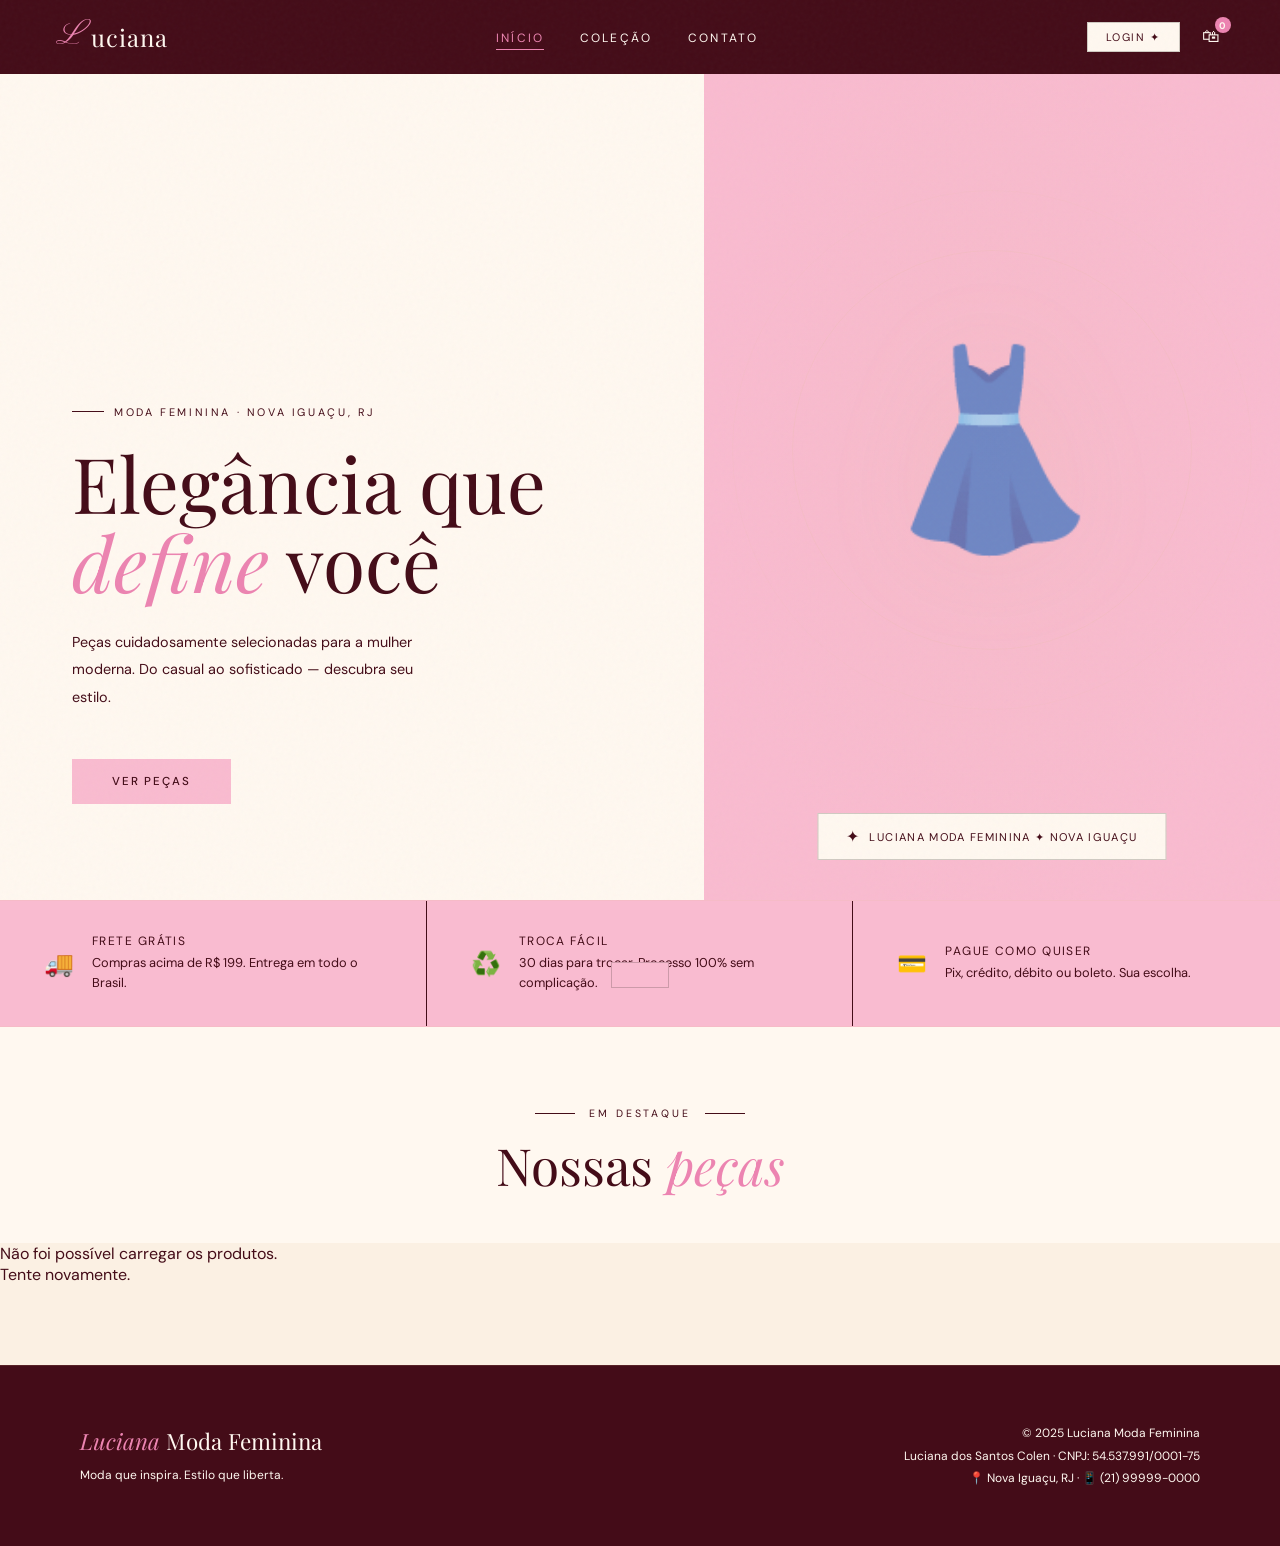
==== commit d83751a5: "update carrinhoService" ====
--- a/index.html
+++ b/index.html
@@ -1,12 +1,15 @@
 <!DOCTYPE html>
 <html lang="pt-BR">
+
 <head>
   <meta charset="UTF-8">
   <meta name="viewport" content="width=device-width, initial-scale=1.0">
   <title>Luciana · Moda Feminina</title>
 
   <!-- Fontes -->
-  <link href="https://fonts.googleapis.com/css2?family=Playfair+Display:ital,wght@0,400;0,700;1,400;1,700&family=DM+Sans:wght@300;400;500&family=Pinyon+Script&display=swap" rel="stylesheet">
+  <link
+    href="https://fonts.googleapis.com/css2?family=Playfair+Display:ital,wght@0,400;0,700;1,400;1,700&family=DM+Sans:wght@300;400;500&family=Pinyon+Script&display=swap"
+    rel="stylesheet">
 
   <!-- Estilos externos -->
   <link rel="stylesheet" href="style.css">
@@ -16,293 +19,333 @@
   <script src="./Modal/modalLogin.js"></script>
   <script src="./services/loginService.js"></script>
 </head>
+
 <body>
 
-<div class="grain"></div>
-
-<!-- ═══════════════════════════════════
+  <div class="grain"></div>
+
+  <!-- ═══════════════════════════════════
      NAVEGAÇÃO
      ═══════════════════════════════════ -->
-<nav id="navbar">
-  <div class="logo" onclick="goPage('home')">
-    <span class="logo-script">L</span>
-    <span>uciana</span>
-  </div>
-
-  <ul class="nav-center">
-    <li><a href="index.html" id="nav-home" class="active">Início</a></li>
-    <li><a href="Coleção/index.html" id="nav-loja">Coleção</a></li>
-    <li><a onclick="openContato()">Contato</a></li>
-  </ul>
-
-  <div class="nav-right">
-    <button class="admin-btn" onclick="openLogin()">Login ✦</button>
-    <div class="cart-wrap">
-      <button class="nav-icon-btn" onclick="toggleCart()">🛍</button>
-      <div class="cart-badge" id="cart-badge">0</div>
-    </div>
-  </div>
-</nav>
-
-<!-- ═══════════════════════════════════
+  <nav id="navbar">
+    <div class="logo" onclick="goPage('home')">
+      <span class="logo-script">L</span>
+      <span>uciana</span>
+    </div>
+
+    <ul class="nav-center">
+      <li><a href="index.html" id="nav-home" class="active">Início</a></li>
+      <li><a href="Coleção/index.html" id="nav-loja">Coleção</a></li>
+      <li><a onclick="openContato()">Contato</a></li>
+    </ul>
+
+    <div class="nav-right">
+      <button class="admin-btn" onclick="openLogin()">Login ✦</button>
+      <div class="cart-wrap">
+        <button class="nav-icon-btn" onclick="toggleCart()">🛍</button>
+        <div class="cart-badge" id="cart-badge">0</div>
+      </div>
+    </div>
+  </nav>
+
+  <!-- ═══════════════════════════════════
      CARRINHO (SIDEBAR)
      ═══════════════════════════════════ -->
-<aside class="cart-sidebar" id="cart-sidebar"></aside>
-
-<!-- ═══════════════════════════════════
+  <aside class="cart-sidebar" id="cart-sidebar">
+    <div class="cart-items" id="cart-items">
+      <div class="cart-empty">
+        <div class="cart-empty-icon">🛍</div>
+        <p style="font-size:.82rem;letter-spacing:.06em">Carrinho vazio</p>
+      </div>
+    </div>
+  </aside>
+
+  <!-- ═══════════════════════════════════
      PÁGINA: HOME
      ═══════════════════════════════════ -->
-<div id="home" class="page active">
-
-  <!-- Hero -->
-  <section class="hero">
-    <div class="hero-left">
-      <div class="hero-tag">
-        <div class="hero-tag-line"></div>
-        Moda Feminina · Nova Iguaçu, RJ
-      </div>
-      <h1 class="hero-title">Elegância que<br><span>define</span> você</h1>
-      <p class="hero-subtitle">Peças cuidadosamente selecionadas para a mulher moderna. Do casual ao sofisticado — descubra seu estilo.</p>
-      <div class="hero-actions">
-        <button class="btn-gold"  onclick="goPage('loja')">Ver Peças</button>
-      </div>
-    </div>
-
-    <div class="hero-right">
-      <div class="hero-visual">
-        <div class="hero-circle"></div>
-        <div class="hero-circle-2"></div>
-        <div class="hero-big-icon">👗</div>
-      </div>
-      <div class="hero-pill">
-        <span class="hero-pill-icon">✦</span>
-        <span class="hero-pill-text">Luciana Moda Feminina ✦ Nova Iguaçu</span>
-      </div>
-    </div>
-
-    <div class="hero-scroll">Scroll</div>
-  </section>
-
-  <!-- Faixa de benefícios -->
-  <div class="features-strip">
-    <div class="feat">
-      <div class="feat-icon">🚚</div>
+  <div id="home" class="page active">
+
+    <!-- Hero -->
+    <section class="hero">
+      <div class="hero-left">
+        <div class="hero-tag">
+          <div class="hero-tag-line"></div>
+          Moda Feminina · Nova Iguaçu, RJ
+        </div>
+        <h1 class="hero-title">Elegância que<br><span>define</span> você</h1>
+        <p class="hero-subtitle">Peças cuidadosamente selecionadas para a mulher moderna. Do casual ao sofisticado —
+          descubra seu estilo.</p>
+        <div class="hero-actions">
+          <button class="btn-gold" onclick="goPage('loja')">Ver Peças</button>
+        </div>
+      </div>
+
+      <div class="hero-right">
+        <div class="hero-visual">
+          <div class="hero-circle"></div>
+          <div class="hero-circle-2"></div>
+          <div class="hero-big-icon">👗</div>
+        </div>
+        <div class="hero-pill">
+          <span class="hero-pill-icon">✦</span>
+          <span class="hero-pill-text">Luciana Moda Feminina ✦ Nova Iguaçu</span>
+        </div>
+      </div>
+
+      <div class="hero-scroll">Scroll</div>
+    </section>
+
+    <!-- Faixa de benefícios -->
+    <div class="features-strip">
+      <div class="feat">
+        <div class="feat-icon">🚚</div>
+        <div>
+          <div class="feat-title">Frete Grátis</div>
+          <div class="feat-text">Compras acima de R$ 199. Entrega em todo o Brasil.</div>
+        </div>
+      </div>
+      <div class="feat">
+        <div class="feat-icon">♻️</div>
+        <div>
+          <div class="feat-title">Troca Fácil</div>
+          <div class="feat-text">30 dias para trocar. Processo 100% sem complicação.</div>
+        </div>
+      </div>
+      <div class="feat">
+        <div class="feat-icon">💳</div>
+        <div>
+          <div class="feat-title">Pague Como Quiser</div>
+          <div class="feat-text">Pix, crédito, débito ou boleto. Sua escolha.</div>
+        </div>
+      </div>
+    </div>
+
+    <!-- Destaques -->
+    <div class="sec-hdr" id="novidades">
+      <div class="sec-eyebrow">Em destaque</div>
+      <h2 class="sec-title">Nossas <em>peças</em></h2>
+    </div>
+    <div class="prod-grid" id="home-prods" style="background:var(--border)">
+      <script>
+        getAllProducts()
+      </script>
+    </div>
+
+
+    <!-- Rodapé -->
+    <footer>
       <div>
-        <div class="feat-title">Frete Grátis</div>
-        <div class="feat-text">Compras acima de R$ 199. Entrega em todo o Brasil.</div>
-      </div>
-    </div>
-    <div class="feat">
-      <div class="feat-icon">♻️</div>
-      <div>
-        <div class="feat-title">Troca Fácil</div>
-        <div class="feat-text">30 dias para trocar. Processo 100% sem complicação.</div>
-      </div>
-    </div>
-    <div class="feat">
-      <div class="feat-icon">💳</div>
-      <div>
-        <div class="feat-title">Pague Como Quiser</div>
-        <div class="feat-text">Pix, crédito, débito ou boleto. Sua escolha.</div>
-      </div>
-    </div>
+        <div class="footer-brand"><span>Luciana</span> Moda Feminina</div>
+        <div class="footer-txt">Moda que inspira. Estilo que liberta.</div>
+      </div>
+      <div class="footer-txt" style="text-align:right">
+        © 2025 Luciana Moda Feminina<br>
+        Luciana dos Santos Colen · CNPJ: 54.537.991/0001-75<br>
+        📍 Nova Iguaçu, RJ · 📱 (21) 99999-0000
+      </div>
+    </footer>
   </div>
 
-  <!-- Destaques -->
-  <div class="sec-hdr" id="novidades">
-    <div class="sec-eyebrow">Em destaque</div>
-    <h2 class="sec-title">Nossas <em>peças</em></h2>
-  </div>
-  <div class="prod-grid" id="home-prods" style="background:var(--border)">
-    <script>
-      getAllProducts()
-  </script>
-  </div>
-  
-
-  <!-- Rodapé -->
-  <footer>
-    <div>
-      <div class="footer-brand"><span>Luciana</span> Moda Feminina</div>
-      <div class="footer-txt">Moda que inspira. Estilo que liberta.</div>
-    </div>
-    <div class="footer-txt" style="text-align:right">
-      © 2025 Luciana Moda Feminina<br>
-      Luciana dos Santos Colen · CNPJ: 54.537.991/0001-75<br>
-      📍 Nova Iguaçu, RJ · 📱 (21) 99999-0000
-    </div>
-  </footer>
-</div>
-
-
-
-<!-- ═══════════════════════════════════
+
+
+  <!-- ═══════════════════════════════════
      PÁGINA: CRM / ADMIN
      ═══════════════════════════════════ -->
-<div id="crm" class="page">
-
-  <div class="crm-header">
-    <div>
-      <h1>Painel da Loja ✦</h1>
-      <p>Luciana Moda Feminina</p>
-      <div class="crm-date" id="crm-date"></div>
-    </div>
-    <button class="crm-logout" onclick="crmLogout()">Sair ↗</button>
-  </div>
-
-  <!-- KPIs -->
-  <div class="kpis-row">
-    <div class="kpi-card">
-      <div class="kpi-top"><div class="kpi-ico">💰</div></div>
-      <div class="kpi-lbl">Faturamento (mês)</div>
-      <div class="kpi-val"   id="kv-fat">R$ 0,00</div>
-      <div class="kpi-trend up" id="kt-fat">—</div>
-    </div>
-    <div class="kpi-card">
-      <div class="kpi-top"><div class="kpi-ico">🛒</div></div>
-      <div class="kpi-lbl">Pedidos (mês)</div>
-      <div class="kpi-val"   id="kv-ped">0</div>
-      <div class="kpi-trend up" id="kt-ped">—</div>
-    </div>
-    <div class="kpi-card">
-      <div class="kpi-top"><div class="kpi-ico">👩</div></div>
-      <div class="kpi-lbl">Clientes únicos</div>
-      <div class="kpi-val"   id="kv-cli">0</div>
-      <div class="kpi-trend up" id="kt-cli">—</div>
-    </div>
-    <div class="kpi-card">
-      <div class="kpi-top"><div class="kpi-ico">⭐</div></div>
-      <div class="kpi-lbl">Ticket médio</div>
-      <div class="kpi-val"   id="kv-tick">R$ 0,00</div>
-      <div class="kpi-trend up" id="kt-tick">—</div>
-    </div>
-  </div>
-
-  <!-- Corpo do CRM -->
-  <div class="crm-body">
-
-    <!-- Coluna principal -->
-    <div>
-      <!-- Tabela de pedidos -->
-      <div class="crm-panel">
-        <div class="crm-panel-title">
-          Pedidos Recentes
-          <button class="panel-action" onclick="exportCSV()">Exportar CSV</button>
-        </div>
-        <div style="overflow-x:auto">
+  <div id="crm" class="page">
+
+    <div class="crm-header">
+      <div>
+        <h1>Painel da Loja ✦</h1>
+        <p>Luciana Moda Feminina</p>
+        <div class="crm-date" id="crm-date"></div>
+      </div>
+      <button class="crm-logout" onclick="crmLogout()">Sair ↗</button>
+    </div>
+
+    <!-- KPIs -->
+    <div class="kpis-row">
+      <div class="kpi-card">
+        <div class="kpi-top">
+          <div class="kpi-ico">💰</div>
+        </div>
+        <div class="kpi-lbl">Faturamento (mês)</div>
+        <div class="kpi-val" id="kv-fat">R$ 0,00</div>
+        <div class="kpi-trend up" id="kt-fat">—</div>
+      </div>
+      <div class="kpi-card">
+        <div class="kpi-top">
+          <div class="kpi-ico">🛒</div>
+        </div>
+        <div class="kpi-lbl">Pedidos (mês)</div>
+        <div class="kpi-val" id="kv-ped">0</div>
+        <div class="kpi-trend up" id="kt-ped">—</div>
+      </div>
+      <div class="kpi-card">
+        <div class="kpi-top">
+          <div class="kpi-ico">👩</div>
+        </div>
+        <div class="kpi-lbl">Clientes únicos</div>
+        <div class="kpi-val" id="kv-cli">0</div>
+        <div class="kpi-trend up" id="kt-cli">—</div>
+      </div>
+      <div class="kpi-card">
+        <div class="kpi-top">
+          <div class="kpi-ico">⭐</div>
+        </div>
+        <div class="kpi-lbl">Ticket médio</div>
+        <div class="kpi-val" id="kv-tick">R$ 0,00</div>
+        <div class="kpi-trend up" id="kt-tick">—</div>
+      </div>
+    </div>
+
+    <!-- Corpo do CRM -->
+    <div class="crm-body">
+
+      <!-- Coluna principal -->
+      <div>
+        <!-- Tabela de pedidos -->
+        <div class="crm-panel">
+          <div class="crm-panel-title">
+            Pedidos Recentes
+            <button class="panel-action" onclick="exportCSV()">Exportar CSV</button>
+          </div>
+          <div style="overflow-x:auto">
+            <table>
+              <thead>
+                <tr>
+                  <th>#</th>
+                  <th>Cliente</th>
+                  <th>Itens</th>
+                  <th>Valor</th>
+                  <th>Pagto</th>
+                  <th>Status</th>
+                  <th>Data</th>
+                  <th></th>
+                </tr>
+              </thead>
+              <tbody id="crm-orders">
+                <tr>
+                  <td colspan="8">
+                    <div class="crm-empty-msg">Nenhum pedido ainda. Os pedidos aparecerão aqui após as primeiras
+                      compras.</div>
+                  </td>
+                </tr>
+              </tbody>
+            </table>
+          </div>
+        </div>
+
+        <!-- Produtos mais vendidos -->
+        <div class="crm-panel">
+          <div class="crm-panel-title">Produtos Mais Vendidos</div>
+          <div id="crm-top-prods">
+            <div class="crm-empty-msg">Nenhuma venda registrada ainda.</div>
+          </div>
+        </div>
+
+        <!-- Estoque -->
+        <div class="crm-panel">
+          <div class="crm-panel-title">
+            Estoque
+            <button class="panel-action" onclick="toast('Pedido de reposição enviado! 📦')">Repor Tudo</button>
+          </div>
           <table>
             <thead>
-              <tr><th>#</th><th>Cliente</th><th>Itens</th><th>Valor</th><th>Pagto</th><th>Status</th><th>Data</th><th></th></tr>
+              <tr>
+                <th>Produto</th>
+                <th>Categoria</th>
+                <th>Qtd</th>
+                <th>Status</th>
+              </tr>
             </thead>
-            <tbody id="crm-orders">
-              <tr><td colspan="8"><div class="crm-empty-msg">Nenhum pedido ainda. Os pedidos aparecerão aqui após as primeiras compras.</div></td></tr>
-            </tbody>
+            <tbody id="crm-stock"></tbody>
           </table>
         </div>
       </div>
 
-      <!-- Produtos mais vendidos -->
-      <div class="crm-panel">
-        <div class="crm-panel-title">Produtos Mais Vendidos</div>
-        <div id="crm-top-prods"><div class="crm-empty-msg">Nenhuma venda registrada ainda.</div></div>
-      </div>
-
-      <!-- Estoque -->
-      <div class="crm-panel">
-        <div class="crm-panel-title">
-          Estoque
-          <button class="panel-action" onclick="toast('Pedido de reposição enviado! 📦')">Repor Tudo</button>
-        </div>
-        <table>
-          <thead><tr><th>Produto</th><th>Categoria</th><th>Qtd</th><th>Status</th></tr></thead>
-          <tbody id="crm-stock"></tbody>
-        </table>
-      </div>
-    </div>
-
-    <!-- Coluna lateral -->
-    <div>
-      <div class="crm-panel">
-        <div class="crm-panel-title">Melhores Clientes</div>
-        <div class="mini-list" id="crm-top-cli"><div class="crm-empty-msg">Ainda sem clientes.</div></div>
-      </div>
-
-      <div class="crm-panel">
-        <div class="crm-panel-title">Notificações</div>
-        <div class="notif-list" id="crm-notif">
-          <div class="notif-row">
-            <div class="notif-dot" style="background:var(--gold)"></div>
-            <div class="notif-txt">Painel iniciado. Aguardando primeiros pedidos.</div>
-            <div class="notif-time">agora</div>
+      <!-- Coluna lateral -->
+      <div>
+        <div class="crm-panel">
+          <div class="crm-panel-title">Melhores Clientes</div>
+          <div class="mini-list" id="crm-top-cli">
+            <div class="crm-empty-msg">Ainda sem clientes.</div>
           </div>
         </div>
-      </div>
-
-      <div class="crm-panel">
-        <div class="crm-panel-title">Vendas da Semana</div>
-        <div id="crm-week"><div class="crm-empty-msg">Nenhuma venda esta semana.</div></div>
-      </div>
-    </div>
-
-  </div><!-- fim crm-body -->
-</div>
-
-<!-- ═══════════════════════════════════
+
+        <div class="crm-panel">
+          <div class="crm-panel-title">Notificações</div>
+          <div class="notif-list" id="crm-notif">
+            <div class="notif-row">
+              <div class="notif-dot" style="background:var(--gold)"></div>
+              <div class="notif-txt">Painel iniciado. Aguardando primeiros pedidos.</div>
+              <div class="notif-time">agora</div>
+            </div>
+          </div>
+        </div>
+
+        <div class="crm-panel">
+          <div class="crm-panel-title">Vendas da Semana</div>
+          <div id="crm-week">
+            <div class="crm-empty-msg">Nenhuma venda esta semana.</div>
+          </div>
+        </div>
+      </div>
+
+    </div><!-- fim crm-body -->
+  </div>
+
+  <!-- ═══════════════════════════════════
      MODAL: LOGIN
      ═══════════════════════════════════ -->
-     <!-- ACHO QUE POSSO MOVER ISSO VER DEPOIS || ATUALIZAÇÃO: NAO POSSO--> 
-<div class="login-bg" id="login-modal"></div>
-
-<!-- ═══════════════════════════════════
+  <!-- ACHO QUE POSSO MOVER ISSO VER DEPOIS || ATUALIZAÇÃO: NAO POSSO-->
+  <div class="login-bg" id="login-modal"></div>
+
+  <!-- ═══════════════════════════════════
      MODAL: PEDIDO CONFIRMADO
      ═══════════════════════════════════ -->
-<div class="modal-bg" id="modal-ok">
-  <div class="modal-card">
-    <div class="modal-icon">🎉</div>
-    <h2>Pedido Realizado!</h2>
-    <p>Obrigada pela compra, <strong id="m-nome"></strong>!</p>
-    <div class="modal-detail" id="m-detail"></div>
-    <button class="btn-gold" onclick="closeOk()">Ver mais peças</button>
+  <div class="modal-bg" id="modal-ok">
+    <div class="modal-card">
+      <div class="modal-icon">🎉</div>
+      <h2>Pedido Realizado!</h2>
+      <p>Obrigada pela compra, <strong id="m-nome"></strong>!</p>
+      <div class="modal-detail" id="m-detail"></div>
+      <button class="btn-gold" onclick="closeOk()">Ver mais peças</button>
+    </div>
   </div>
-</div>
-
-<!-- Toast de notificações -->
-<div class="toast" id="toast-el"></div>
-
-<!-- ═══════════════════════════════════
+
+  <!-- Toast de notificações -->
+  <div class="toast" id="toast-el"></div>
+
+  <!-- ═══════════════════════════════════
      JAVASCRIPT
      ═══════════════════════════════════ -->
-<script>
-// ──────────────────────────────────────
-// DADOS DA LOJA
-// ──────────────────────────────────────
-const STORE = {
-  name:  'Luciana dos Santos Colen',
-  cnpj:  '54.537.991/0001-75',
-  banco: '197 – Stone Pagamentos S.A.',
-  ag:    '0001',
-  cc:    '382.698.603'
-};
-
-const CRM_CRED = { u: 'luciana', p: 'moda2026' };
-let crmAuth = false;
-
-function toggleCart()  {
-  renderCart()
-  getCart()
-  document.getElementById('cart-sidebar').classList.toggle('open');
-}
-function goCheckout() {
-  if (!cart.length) { toast('Adicione itens ao carrinho! 🛍'); return; }
-  toggleCart();
-  buildSummary();
-  goPage('checkout');
-}
-
-function buildSummary() {
-  const tot   = cart.reduce((a, b) => a + b.price * b.qty, 0);
-  const frete = tot >= 199 ? 0 : 19.90;
-  document.getElementById('sum-items').innerHTML = cart.map(i => `
+  <script>
+    // ──────────────────────────────────────
+    // DADOS DA LOJA
+    // ──────────────────────────────────────
+    const STORE = {
+      name: 'Luciana dos Santos Colen',
+      cnpj: '54.537.991/0001-75',
+      banco: '197 – Stone Pagamentos S.A.',
+      ag: '0001',
+      cc: '382.698.603'
+    };
+
+    const CRM_CRED = { u: 'luciana', p: 'moda2026' };
+    let crmAuth = false;
+
+
+    function goCheckout() {
+      if (!cart.length) { toast('Adicione itens ao carrinho! 🛍'); return; }
+      toggleCart();
+      buildSummary();
+      goPage('checkout');
+    }
+
+    function buildSummary() {
+      const tot = cart.reduce((a, b) => a + b.price * b.qty, 0);
+      const frete = tot >= 199 ? 0 : 19.90;
+      document.getElementById('sum-items').innerHTML = cart.map(i => `
   <div class="sum-item">
     <div class="sum-img">${i.e}</div>
     <div class="sum-info">
@@ -311,158 +354,158 @@
     </div>
     <div class="sum-price">R$ ${fmt(i.price * i.qty)}</div>
   </div>`).join('');
-  document.getElementById('s-sub').textContent   = `R$ ${fmt(tot)}`;
-  document.getElementById('s-frete').textContent = frete === 0 ? 'Grátis 🎉' : `R$ ${fmt(frete)}`;
-  document.getElementById('s-total').textContent = `R$ ${fmt(tot + frete)}`;
-}
-
-// ──────────────────────────────────────
-// PAGAMENTO
-// ──────────────────────────────────────
-let curPay = 'pix';
-
-function selPay(t) {
-  ['pix','credito','debito','boleto'].forEach(x => {
-    document.getElementById('pm-'  + x).classList.remove('sel');
-    document.getElementById('pan-' + x).style.display = 'none';
-  });
-  document.getElementById('pm-'  + t).classList.add('sel');
-  document.getElementById('pan-' + t).style.display = 'block';
-  curPay = t;
-}
-
-function updParcel() {
-  const v   = parseInt(document.getElementById('parcelas').value);
-  const tot = parseFloat(document.getElementById('s-total').textContent.replace('R$ ','').replace(',','.')) || 0;
-  const n   = document.getElementById('parcel-note');
-  if (v <= 6) {
-    n.textContent = `💳 ${v}x de R$ ${fmt(tot / v)} sem juros`;
-    n.style.color = '#6ab87a';
-  } else {
-    const j = tot * Math.pow(1.0199, v);
-    n.textContent = `💳 ${v}x de R$ ${fmt(j / v)} (total R$ ${fmt(j)})`;
-    n.style.color = 'var(--blush)';
-  }
-}
-
-function copyTxt(txt, msg) { navigator.clipboard?.writeText(txt).catch(() => {}); toast(msg); }
-
-// ──────────────────────────────────────
-// MÁSCARAS DE INPUT
-// ──────────────────────────────────────
-function mCPF(i) {
-  let v = i.value.replace(/\D/g,'').slice(0,11);
-  v = v.replace(/(\d{3})(\d)/,'$1.$2').replace(/(\d{3})(\d)/,'$1.$2').replace(/(\d{3})(\d{1,2})$/,'$1-$2');
-  i.value = v;
-}
-function mTel(i) {
-  let v = i.value.replace(/\D/g,'').slice(0,11);
-  v = v.replace(/(\d{2})(\d)/,'($1) $2').replace(/(\d{5})(\d)/,'$1-$2');
-  i.value = v;
-}
-function mCEP(i) {
-  let v = i.value.replace(/\D/g,'').slice(0,8);
-  if (v.length > 5) v = v.slice(0,5) + '-' + v.slice(5);
-  i.value = v;
-  if (v.replace('-','').length === 8) fillCEP(v.replace('-',''));
-}
-function fillCEP(c) {
-  const rj = ['20','21','22','23','24','25','26','27','28'];
-  if (rj.some(p => c.startsWith(p))) {
-    document.getElementById('f-cidade').value = 'Nova Iguaçu';
-    document.getElementById('f-estado').value = 'RJ';
-  }
-}
-function mCard(i) { i.value = i.value.replace(/\D/g,'').slice(0,16).replace(/(\d{4})/g,'$1 ').trim(); }
-function mExp(i)  { let v = i.value.replace(/\D/g,'').slice(0,4); if (v.length > 2) v = v.slice(0,2)+'/'+v.slice(2); i.value = v; }
-
-// ──────────────────────────────────────
-// FINALIZAR PEDIDO
-// ──────────────────────────────────────
-let allOrders = [];
-
-function placeOrder() {
-  const nome  = document.getElementById('f-nome').value.trim();
-  const cpf   = document.getElementById('f-cpf').value.replace(/\D/g,'');
-  const email = document.getElementById('f-email').value.trim();
-  const tel   = document.getElementById('f-tel').value.trim();
-  const cep   = document.getElementById('f-cep').value.trim();
-  const end   = document.getElementById('f-end').value.trim();
-
-  if (!nome)              return toast('Informe seu nome completo ⚠️');
-  if (cpf.length < 11)   return toast('CPF inválido ⚠️');
-  if (!email.includes('@')) return toast('E-mail inválido ⚠️');
-  if (!tel)               return toast('Informe seu telefone ⚠️');
-  if (!cep)               return toast('Informe o CEP ⚠️');
-  if (!end)               return toast('Informe o endereço ⚠️');
-  if (curPay === 'credito' || curPay === 'debito') {
-    const cn = document.getElementById('cc-num')?.value.replace(/\s/g,'');
-    if (!cn || cn.length < 15) return toast('Número do cartão inválido ⚠️');
-  }
-
-  const tot   = cart.reduce((a, b) => a + b.price * b.qty, 0);
-  const frete = tot >= 199 ? 0 : 19.90;
-  const total = tot + frete;
-  const itens = cart.map(i => `${i.name} x${i.qty}`).join(', ');
-  const nid   = String(allOrders.length + 1).padStart(4,'0');
-  const hoje  = new Date().toLocaleDateString('pt-BR');
-  const payLabel = { pix:'Pix', credito:'Cartão de Crédito', debito:'Cartão de Débito', boleto:'Boleto' }[curPay];
-
-  allOrders.unshift({ id:nid, client:nome, email, items:itens.slice(0,50), value:total, pay:payLabel, status:'pendente', date:hoje });
-
-  const pixInfo = curPay === 'pix' ? `<br>🏦 Pix CNPJ: ${STORE.cnpj} · ${STORE.banco}` : '';
-
-  document.getElementById('m-nome').textContent   = nome.split(' ')[0];
-  document.getElementById('m-detail').innerHTML   = `
+      document.getElementById('s-sub').textContent = `R$ ${fmt(tot)}`;
+      document.getElementById('s-frete').textContent = frete === 0 ? 'Grátis 🎉' : `R$ ${fmt(frete)}`;
+      document.getElementById('s-total').textContent = `R$ ${fmt(tot + frete)}`;
+    }
+
+    // ──────────────────────────────────────
+    // PAGAMENTO
+    // ──────────────────────────────────────
+    let curPay = 'pix';
+
+    function selPay(t) {
+      ['pix', 'credito', 'debito', 'boleto'].forEach(x => {
+        document.getElementById('pm-' + x).classList.remove('sel');
+        document.getElementById('pan-' + x).style.display = 'none';
+      });
+      document.getElementById('pm-' + t).classList.add('sel');
+      document.getElementById('pan-' + t).style.display = 'block';
+      curPay = t;
+    }
+
+    function updParcel() {
+      const v = parseInt(document.getElementById('parcelas').value);
+      const tot = parseFloat(document.getElementById('s-total').textContent.replace('R$ ', '').replace(',', '.')) || 0;
+      const n = document.getElementById('parcel-note');
+      if (v <= 6) {
+        n.textContent = `💳 ${v}x de R$ ${fmt(tot / v)} sem juros`;
+        n.style.color = '#6ab87a';
+      } else {
+        const j = tot * Math.pow(1.0199, v);
+        n.textContent = `💳 ${v}x de R$ ${fmt(j / v)} (total R$ ${fmt(j)})`;
+        n.style.color = 'var(--blush)';
+      }
+    }
+
+    function copyTxt(txt, msg) { navigator.clipboard?.writeText(txt).catch(() => { }); toast(msg); }
+
+    // ──────────────────────────────────────
+    // MÁSCARAS DE INPUT
+    // ──────────────────────────────────────
+    function mCPF(i) {
+      let v = i.value.replace(/\D/g, '').slice(0, 11);
+      v = v.replace(/(\d{3})(\d)/, '$1.$2').replace(/(\d{3})(\d)/, '$1.$2').replace(/(\d{3})(\d{1,2})$/, '$1-$2');
+      i.value = v;
+    }
+    function mTel(i) {
+      let v = i.value.replace(/\D/g, '').slice(0, 11);
+      v = v.replace(/(\d{2})(\d)/, '($1) $2').replace(/(\d{5})(\d)/, '$1-$2');
+      i.value = v;
+    }
+    function mCEP(i) {
+      let v = i.value.replace(/\D/g, '').slice(0, 8);
+      if (v.length > 5) v = v.slice(0, 5) + '-' + v.slice(5);
+      i.value = v;
+      if (v.replace('-', '').length === 8) fillCEP(v.replace('-', ''));
+    }
+    function fillCEP(c) {
+      const rj = ['20', '21', '22', '23', '24', '25', '26', '27', '28'];
+      if (rj.some(p => c.startsWith(p))) {
+        document.getElementById('f-cidade').value = 'Nova Iguaçu';
+        document.getElementById('f-estado').value = 'RJ';
+      }
+    }
+    function mCard(i) { i.value = i.value.replace(/\D/g, '').slice(0, 16).replace(/(\d{4})/g, '$1 ').trim(); }
+    function mExp(i) { let v = i.value.replace(/\D/g, '').slice(0, 4); if (v.length > 2) v = v.slice(0, 2) + '/' + v.slice(2); i.value = v; }
+
+    // ──────────────────────────────────────
+    // FINALIZAR PEDIDO
+    // ──────────────────────────────────────
+    let allOrders = [];
+
+    function placeOrder() {
+      const nome = document.getElementById('f-nome').value.trim();
+      const cpf = document.getElementById('f-cpf').value.replace(/\D/g, '');
+      const email = document.getElementById('f-email').value.trim();
+      const tel = document.getElementById('f-tel').value.trim();
+      const cep = document.getElementById('f-cep').value.trim();
+      const end = document.getElementById('f-end').value.trim();
+
+      if (!nome) return toast('Informe seu nome completo ⚠️');
+      if (cpf.length < 11) return toast('CPF inválido ⚠️');
+      if (!email.includes('@')) return toast('E-mail inválido ⚠️');
+      if (!tel) return toast('Informe seu telefone ⚠️');
+      if (!cep) return toast('Informe o CEP ⚠️');
+      if (!end) return toast('Informe o endereço ⚠️');
+      if (curPay === 'credito' || curPay === 'debito') {
+        const cn = document.getElementById('cc-num')?.value.replace(/\s/g, '');
+        if (!cn || cn.length < 15) return toast('Número do cartão inválido ⚠️');
+      }
+
+      const tot = cart.reduce((a, b) => a + b.price * b.qty, 0);
+      const frete = tot >= 199 ? 0 : 19.90;
+      const total = tot + frete;
+      const itens = cart.map(i => `${i.name} x${i.qty}`).join(', ');
+      const nid = String(allOrders.length + 1).padStart(4, '0');
+      const hoje = new Date().toLocaleDateString('pt-BR');
+      const payLabel = { pix: 'Pix', credito: 'Cartão de Crédito', debito: 'Cartão de Débito', boleto: 'Boleto' }[curPay];
+
+      allOrders.unshift({ id: nid, client: nome, email, items: itens.slice(0, 50), value: total, pay: payLabel, status: 'pendente', date: hoje });
+
+      const pixInfo = curPay === 'pix' ? `<br>🏦 Pix CNPJ: ${STORE.cnpj} · ${STORE.banco}` : '';
+
+      document.getElementById('m-nome').textContent = nome.split(' ')[0];
+      document.getElementById('m-detail').innerHTML = `
     📦 Pedido <strong>#${nid}</strong><br>
     💰 Total: <strong>R$ ${fmt(total)}</strong>${frete > 0 ? ` (frete R$ ${fmt(frete)})` : '  · Frete grátis 🎉'}<br>
     💳 Pagamento: ${payLabel}${pixInfo}<br>
     📧 Confirmação: ${email}<br>
     <small style="color:var(--text3)">Beneficiária: ${STORE.name} · CNPJ: ${STORE.cnpj}</small>`;
 
-  cart = [];
-  renderCart();
-  document.getElementById('modal-ok').classList.add('show');
-}
-
-function closeOk() { document.getElementById('modal-ok').classList.remove('show'); goPage('loja'); }
-
-// ──────────────────────────────────────
-// LOGIN / ADMIN
-// ──────────────────────────────────────
-
-
-function crmLogout() { crmAuth = false; goPage('home'); toast('Sessão encerrada.'); }
-
-
-// ──────────────────────────────────────
-// CONSTRUIR PAINEL CRM
-// ──────────────────────────────────────
-function buildCRM() {
-  document.getElementById('crm-date').textContent = new Date().toLocaleDateString('pt-BR', {
-    weekday:'long', year:'numeric', month:'long', day:'numeric'
-  });
-
-  const ok   = allOrders.filter(o => o.status !== 'cancelado');
-  const fat  = ok.reduce((a, b) => a + b.value, 0);
-  const ucli = new Set(ok.map(o => o.client)).size;
-  const tick = ok.length ? fat / ok.length : 0;
-
-  document.getElementById('kv-fat').textContent  = `R$ ${fmt(fat)}`;
-  document.getElementById('kt-fat').textContent  = ok.length ? '↑ crescendo' : 'Aguardando vendas';
-  document.getElementById('kv-ped').textContent  = ok.length;
-  document.getElementById('kt-ped').textContent  = ok.length ? `${ok.length} pedido(s) registrado(s)` : 'Nenhum pedido ainda';
-  document.getElementById('kv-cli').textContent  = ucli;
-  document.getElementById('kt-cli').textContent  = ucli ? `${ucli} cliente(s) único(s)` : 'Nenhum cliente ainda';
-  document.getElementById('kv-tick').textContent = `R$ ${fmt(tick)}`;
-  document.getElementById('kt-tick').textContent = tick ? 'Ticket médio calculado' : '—';
-
-  // Tabela de pedidos
-  const tbody = document.getElementById('crm-orders');
-  if (!allOrders.length) {
-    tbody.innerHTML = `<tr><td colspan="8"><div class="crm-empty-msg">Nenhum pedido ainda.</div></td></tr>`;
-  } else {
-    tbody.innerHTML = allOrders.map(o => `
+      cart = [];
+      renderCart();
+      document.getElementById('modal-ok').classList.add('show');
+    }
+
+    function closeOk() { document.getElementById('modal-ok').classList.remove('show'); goPage('loja'); }
+
+    // ──────────────────────────────────────
+    // LOGIN / ADMIN
+    // ──────────────────────────────────────
+
+
+    function crmLogout() { crmAuth = false; goPage('home'); toast('Sessão encerrada.'); }
+
+
+    // ──────────────────────────────────────
+    // CONSTRUIR PAINEL CRM
+    // ──────────────────────────────────────
+    function buildCRM() {
+      document.getElementById('crm-date').textContent = new Date().toLocaleDateString('pt-BR', {
+        weekday: 'long', year: 'numeric', month: 'long', day: 'numeric'
+      });
+
+      const ok = allOrders.filter(o => o.status !== 'cancelado');
+      const fat = ok.reduce((a, b) => a + b.value, 0);
+      const ucli = new Set(ok.map(o => o.client)).size;
+      const tick = ok.length ? fat / ok.length : 0;
+
+      document.getElementById('kv-fat').textContent = `R$ ${fmt(fat)}`;
+      document.getElementById('kt-fat').textContent = ok.length ? '↑ crescendo' : 'Aguardando vendas';
+      document.getElementById('kv-ped').textContent = ok.length;
+      document.getElementById('kt-ped').textContent = ok.length ? `${ok.length} pedido(s) registrado(s)` : 'Nenhum pedido ainda';
+      document.getElementById('kv-cli').textContent = ucli;
+      document.getElementById('kt-cli').textContent = ucli ? `${ucli} cliente(s) único(s)` : 'Nenhum cliente ainda';
+      document.getElementById('kv-tick').textContent = `R$ ${fmt(tick)}`;
+      document.getElementById('kt-tick').textContent = tick ? 'Ticket médio calculado' : '—';
+
+      // Tabela de pedidos
+      const tbody = document.getElementById('crm-orders');
+      if (!allOrders.length) {
+        tbody.innerHTML = `<tr><td colspan="8"><div class="crm-empty-msg">Nenhum pedido ainda.</div></td></tr>`;
+      } else {
+        tbody.innerHTML = allOrders.map(o => `
     <tr>
       <td style="color:var(--gold);font-weight:500">#${o.id}</td>
       <td>${o.client}</td>
@@ -480,36 +523,36 @@
         </button>
       </td>
     </tr>`).join('');
-  }
-
-  // Produtos mais vendidos
-  const topDiv = document.getElementById('crm-top-prods');
-  if (!allOrders.length) {
-    topDiv.innerHTML = `<div class="crm-empty-msg">Nenhuma venda registrada ainda.</div>`;
-  } else {
-    const prodCount = {};
-    allOrders.forEach(o => o.items.split(', ').forEach(it => {
-      const name = it.split(' x')[0];
-      prodCount[name] = (prodCount[name] || 0) + 1;
-    }));
-    const sorted = Object.entries(prodCount).sort((a, b) => b[1] - a[1]).slice(0,5);
-    const mx = sorted[0] ? sorted[0][1] : 1;
-    topDiv.innerHTML = sorted.map(([n, s]) => `
+      }
+
+      // Produtos mais vendidos
+      const topDiv = document.getElementById('crm-top-prods');
+      if (!allOrders.length) {
+        topDiv.innerHTML = `<div class="crm-empty-msg">Nenhuma venda registrada ainda.</div>`;
+      } else {
+        const prodCount = {};
+        allOrders.forEach(o => o.items.split(', ').forEach(it => {
+          const name = it.split(' x')[0];
+          prodCount[name] = (prodCount[name] || 0) + 1;
+        }));
+        const sorted = Object.entries(prodCount).sort((a, b) => b[1] - a[1]).slice(0, 5);
+        const mx = sorted[0] ? sorted[0][1] : 1;
+        topDiv.innerHTML = sorted.map(([n, s]) => `
     <div class="bar-g">
       <div class="bar-lbl"><span>${n}</span><span>${s} pedido(s)</span></div>
       <div class="bar-track"><div class="bar-fill" style="width:${(s / mx * 100).toFixed(0)}%"></div></div>
     </div>`).join('');
-  }
-
-  // Estoque
-  const stockData = [
-    { n:'Vestido Midi Floral',   c:'Vestidos',   q:15 },
-    { n:'Blusa Off-White Laço',  c:'Blusas',     q:10 },
-    { n:'Calça Palazzo Rose',    c:'Calças',      q:12 },
-    { n:'Saia Midi Plissada',    c:'Saias',       q:8  },
-    { n:'Conjunto Linho Bege',   c:'Conjuntos',   q:6  },
-  ];
-  document.getElementById('crm-stock').innerHTML = stockData.map(e => `
+      }
+
+      // Estoque
+      const stockData = [
+        { n: 'Vestido Midi Floral', c: 'Vestidos', q: 15 },
+        { n: 'Blusa Off-White Laço', c: 'Blusas', q: 10 },
+        { n: 'Calça Palazzo Rose', c: 'Calças', q: 12 },
+        { n: 'Saia Midi Plissada', c: 'Saias', q: 8 },
+        { n: 'Conjunto Linho Bege', c: 'Conjuntos', q: 6 },
+      ];
+      document.getElementById('crm-stock').innerHTML = stockData.map(e => `
   <tr>
     <td>${e.n}</td>
     <td style="font-size:.74rem;color:var(--text3)">${e.c}</td>
@@ -517,20 +560,20 @@
     <td><span class="pill p-pago">Em estoque</span></td>
   </tr>`).join('');
 
-  // Melhores clientes
-  const cliDiv = document.getElementById('crm-top-cli');
-  if (!allOrders.length) {
-    cliDiv.innerHTML = `<div class="crm-empty-msg">Ainda sem clientes.</div>`;
-  } else {
-    const cliMap = {};
-    allOrders.forEach(o => {
-      if (!cliMap[o.client]) cliMap[o.client] = { v:0, n:0 };
-      cliMap[o.client].v += o.value;
-      cliMap[o.client].n++;
-    });
-    const sorted  = Object.entries(cliMap).sort((a, b) => b[1].v - a[1].v).slice(0,5);
-    const avatars = ['👩','👩‍🦱','👩‍🦰','🧑‍🦳','👩‍🦲'];
-    cliDiv.innerHTML = sorted.map(([name, d], i) => `
+      // Melhores clientes
+      const cliDiv = document.getElementById('crm-top-cli');
+      if (!allOrders.length) {
+        cliDiv.innerHTML = `<div class="crm-empty-msg">Ainda sem clientes.</div>`;
+      } else {
+        const cliMap = {};
+        allOrders.forEach(o => {
+          if (!cliMap[o.client]) cliMap[o.client] = { v: 0, n: 0 };
+          cliMap[o.client].v += o.value;
+          cliMap[o.client].n++;
+        });
+        const sorted = Object.entries(cliMap).sort((a, b) => b[1].v - a[1].v).slice(0, 5);
+        const avatars = ['👩', '👩‍🦱', '👩‍🦰', '🧑‍🦳', '👩‍🦲'];
+        cliDiv.innerHTML = sorted.map(([name, d], i) => `
     <div class="mini-row">
       <div class="mini-av">${avatars[i % avatars.length]}</div>
       <div>
@@ -539,92 +582,93 @@
       </div>
       <div class="mini-val">R$ ${fmt(d.v)}</div>
     </div>`).join('');
-  }
-
-  // Notificações
-  const notifs = [{ dot:'var(--gold)', t:'Painel iniciado. Sistema pronto.', time:'agora' }];
-  if (allOrders.length > 0) notifs.unshift({
-    dot: '#6ab87a',
-    t:   `Novo pedido #${allOrders[0].id} — ${allOrders[0].client} · R$ ${fmt(allOrders[0].value)}`,
-    time:'agora'
-  });
-  document.getElementById('crm-notif').innerHTML = notifs.map(n => `
+      }
+
+      // Notificações
+      const notifs = [{ dot: 'var(--gold)', t: 'Painel iniciado. Sistema pronto.', time: 'agora' }];
+      if (allOrders.length > 0) notifs.unshift({
+        dot: '#6ab87a',
+        t: `Novo pedido #${allOrders[0].id} — ${allOrders[0].client} · R$ ${fmt(allOrders[0].value)}`,
+        time: 'agora'
+      });
+      document.getElementById('crm-notif').innerHTML = notifs.map(n => `
   <div class="notif-row">
     <div class="notif-dot" style="background:${n.dot}"></div>
     <div class="notif-txt">${n.t}</div>
     <div class="notif-time">${n.time}</div>
   </div>`).join('');
 
-  // Gráfico semanal
-  const weekDiv = document.getElementById('crm-week');
-  const dias    = ['Seg','Ter','Qua','Qui','Sex','Sáb','Dom'];
-  const vals    = Array(7).fill(0);
-  const today   = new Date().getDay();
-  allOrders.forEach((_, i) => { vals[(today - i + 7) % 7]++; });
-  const mx2 = Math.max(...vals, 1);
-  if (vals.every(v => v === 0)) {
-    weekDiv.innerHTML = `<div class="crm-empty-msg">Nenhuma venda esta semana.</div>`;
-  } else {
-    weekDiv.innerHTML = dias.map((d, i) => `
+      // Gráfico semanal
+      const weekDiv = document.getElementById('crm-week');
+      const dias = ['Seg', 'Ter', 'Qua', 'Qui', 'Sex', 'Sáb', 'Dom'];
+      const vals = Array(7).fill(0);
+      const today = new Date().getDay();
+      allOrders.forEach((_, i) => { vals[(today - i + 7) % 7]++; });
+      const mx2 = Math.max(...vals, 1);
+      if (vals.every(v => v === 0)) {
+        weekDiv.innerHTML = `<div class="crm-empty-msg">Nenhuma venda esta semana.</div>`;
+      } else {
+        weekDiv.innerHTML = dias.map((d, i) => `
     <div class="bar-g">
       <div class="bar-lbl"><span>${d}</span><span>${vals[i]} pedido(s)</span></div>
       <div class="bar-track"><div class="bar-fill" style="width:${(vals[i] / mx2 * 100).toFixed(0)}%"></div></div>
     </div>`).join('');
-  }
-}
-
-function chgStatus(id) {
-  const o = allOrders.find(x => x.id === id);
-  if (!o) return;
-  const map = { pendente:'pago', pago:'enviado', enviado:'pago', cancelado:'pendente' };
-  o.status = map[o.status] || 'pendente';
-  buildCRM();
-  toast(`Pedido #${id} → ${cap(o.status)}`);
-}
-
-function exportCSV() {
-  if (!allOrders.length) { toast('Nenhum pedido para exportar.'); return; }
-  const rows = [['#','Cliente','Email','Itens','Valor','Pagamento','Status','Data']];
-  allOrders.forEach(o => rows.push([o.id, o.client, o.email||'', o.items, o.value, o.pay, o.status, o.date]));
-  const blob = new Blob(['\uFEFF' + rows.map(r => r.map(c => `"${c}"`).join(',')).join('\n')], { type:'text/csv;charset=utf-8' });
-  const a = document.createElement('a');
-  a.href = URL.createObjectURL(blob);
-  a.download = 'pedidos_luciana_moda.csv';
-  a.click();
-  toast('CSV exportado! 📊');
-}
-
-// ──────────────────────────────────────
-// UTILITÁRIOS
-// ──────────────────────────────────────
-function fmt(n)  { return Number(n).toFixed(2).replace('.',','); }
-function cap(s)  { return s.charAt(0).toUpperCase() + s.slice(1); }
-
-function toast(msg) {
-  const t = document.getElementById('toast-el');
-  t.textContent = msg;
-  t.classList.add('show');
-  setTimeout(() => t.classList.remove('show'), 2800);
-}
-
-function goPage(pg) {
-  document.querySelectorAll('.page').forEach(p => p.classList.remove('active'));
-  document.getElementById(pg).classList.add('active');
-  document.querySelectorAll('.nav-center a').forEach(a => a.classList.remove('active'));
-  const el = document.getElementById('nav-' + pg);
-  if (el) el.classList.add('active');
-  window.scrollTo({ top:0, behavior:'smooth' });
-}
-
-function openContato() {
-  toast('📍 Nova Iguaçu, RJ · 📱 (21) 99999-0000 · contato@lucianamoda.com.br');
-}
-
-// Navbar scroll
-window.addEventListener('scroll', () => {
-  document.getElementById('navbar').classList.toggle('scrolled', window.scrollY > 40);
-});
-</script>
+      }
+    }
+
+    function chgStatus(id) {
+      const o = allOrders.find(x => x.id === id);
+      if (!o) return;
+      const map = { pendente: 'pago', pago: 'enviado', enviado: 'pago', cancelado: 'pendente' };
+      o.status = map[o.status] || 'pendente';
+      buildCRM();
+      toast(`Pedido #${id} → ${cap(o.status)}`);
+    }
+
+    function exportCSV() {
+      if (!allOrders.length) { toast('Nenhum pedido para exportar.'); return; }
+      const rows = [['#', 'Cliente', 'Email', 'Itens', 'Valor', 'Pagamento', 'Status', 'Data']];
+      allOrders.forEach(o => rows.push([o.id, o.client, o.email || '', o.items, o.value, o.pay, o.status, o.date]));
+      const blob = new Blob(['\uFEFF' + rows.map(r => r.map(c => `"${c}"`).join(',')).join('\n')], { type: 'text/csv;charset=utf-8' });
+      const a = document.createElement('a');
+      a.href = URL.createObjectURL(blob);
+      a.download = 'pedidos_luciana_moda.csv';
+      a.click();
+      toast('CSV exportado! 📊');
+    }
+
+    // ──────────────────────────────────────
+    // UTILITÁRIOS
+    // ──────────────────────────────────────
+    function fmt(n) { return Number(n).toFixed(2).replace('.', ','); }
+    function cap(s) { return s.charAt(0).toUpperCase() + s.slice(1); }
+
+    function toast(msg) {
+      const t = document.getElementById('toast-el');
+      t.textContent = msg;
+      t.classList.add('show');
+      setTimeout(() => t.classList.remove('show'), 2800);
+    }
+
+    function goPage(pg) {
+      document.querySelectorAll('.page').forEach(p => p.classList.remove('active'));
+      document.getElementById(pg).classList.add('active');
+      document.querySelectorAll('.nav-center a').forEach(a => a.classList.remove('active'));
+      const el = document.getElementById('nav-' + pg);
+      if (el) el.classList.add('active');
+      window.scrollTo({ top: 0, behavior: 'smooth' });
+    }
+
+    function openContato() {
+      toast('📍 Nova Iguaçu, RJ · 📱 (21) 99999-0000 · contato@lucianamoda.com.br');
+    }
+
+    // Navbar scroll
+    window.addEventListener('scroll', () => {
+      document.getElementById('navbar').classList.toggle('scrolled', window.scrollY > 40);
+    });
+  </script>
 
 </body>
+
 </html>
--- a/style.css
+++ b/style.css
@@ -22,7 +22,6 @@
   --text2:   #fff8f0;
   --text3:   #fff8f0;
   --white:   #faf7f2;
-  --color:   #ffe4ed;
 }
 
 /* ── RESET & BASE ─────────────────────── */
@@ -332,8 +331,8 @@
 .features-strip {
   display: grid;
   grid-template-columns: repeat(3, 1fr);
-  border-top: 1px solid var(--bg2);
-  border-bottom: 1px solid var(--bg2);
+  border-top: 1px solid var(--border);
+  border-bottom: 1px solid var(--border);
   background: var(--bg3);
 }
 
@@ -513,27 +512,13 @@
 }
 .sz:hover { border-color: var(--gold); color: var(--gold); }
 
-/* ══════════════════════════════════════
-   CARRINHO (SIDEBAR)
-   ══════════════════════════════════════ */
-.cart-ovl {
-  position: fixed;
-  inset: 0;
-  background: rgba(0,0,0,.6);
-  z-index: 200;
-  opacity: 0;
-  pointer-events: none;
-  transition: opacity .35s;
-  backdrop-filter: blur(4px);
-}
-.cart-ovl.show { opacity: 1; pointer-events: all; }
 
 .cart-sidebar {
   position: fixed;
   top: 0; right: -460px;
   width: 460px;
   height: 100vh;
-  background: var(--bg);
+  background: var(--bg2);
   z-index: 201;
   display: flex;
   flex-direction: column;
@@ -544,14 +529,14 @@
 
 .cart-hdr {
   padding: 28px 32px;
-  border-bottom: 1px solid var(--bg2);
+  border-bottom: 1px solid var(--border);
   display: flex;
   align-items: center;
   justify-content: space-between;
 }
 .cart-hdr h2 { font-family: 'Playfair Display', serif; font-size: 1.4rem; font-weight: 400; color: var(--text); }
 
-.cart-close { background: none; border: none; cursor: pointer; color: var(--text); font-size: 1.2rem; transition: color .2s; }
+.cart-close { background: none; border: none; cursor: pointer; color: var(--text2); font-size: 1.2rem; transition: color .2s; }
 .cart-close:hover { color: var(--gold); }
 
 .cart-items { flex: 1; overflow-y: auto; padding: 24px 32px; }
@@ -572,7 +557,7 @@
   grid-template-columns: 68px 1fr auto;
   gap: 14px;
   padding: 18px 0;
-  border-bottom: 1px solid var(--bg2);
+  border-bottom: 1px solid var(--border);
   animation: slideIn .25s ease;
 }
 
@@ -582,8 +567,14 @@
 }
 
 .ci-img  { width: 68px; height: 84px; background: var(--bg3); display: flex; align-items: center; justify-content: center; font-size: 2rem; }
+
+.ci-img img {
+    width: 100%;
+    height: 100%;
+    object-fit: cover; /* Faz a foto preencher o espaço sem distorcer */
+}
 .ci-name { font-family: 'Playfair Display', serif; font-size: .98rem; color: var(--text); margin-bottom: 4px; }
-.ci-cat  { font-size: .7rem; color: var(--text); margin-bottom: 10px; letter-spacing: .06em; }
+.ci-cat  { font-size: .7rem; color: var(--text3); margin-bottom: 10px; letter-spacing: .06em; }
 
 .ci-qty   { display: flex; align-items: center; gap: 8px; }
 .qty-btn  {
@@ -591,7 +582,7 @@
   border: 1px solid var(--border2);
   background: none;
   cursor: pointer;
-  color: var(--text);
+  color: var(--text2);
   font-size: .9rem;
   display: flex;
   align-items: center;
@@ -601,22 +592,22 @@
 .qty-btn:hover { border-color: var(--gold); color: var(--gold); }
 .qty-num  { font-size: .82rem; min-width: 18px; text-align: center; color: var(--text); }
 
-.ci-remove { background: none; border: none; color: var(--text); cursor: pointer; font-size: .72rem; margin-top: 6px; transition: color .2s; }
+.ci-remove { background: none; border: none; color: var(--text3); cursor: pointer; font-size: .72rem; margin-top: 6px; transition: color .2s; }
 .ci-remove:hover { color: var(--blush); }
 
-.ci-price { font-size: .92rem; color: var(--bg2); font-weight: 500; white-space: nowrap; }
-
-.cart-foot { padding: 22px 32px; border-top: 1px solid var(--bg2); }
+.ci-price { font-size: .92rem; color: var(--bg); font-weight: 500; white-space: nowrap; }
+
+.cart-foot { padding: 22px 32px; border-top: 1px solid var(--border); }
 
 .cart-sub-row { display: flex; justify-content: space-between; margin-bottom: 8px; }
-.cart-sub-row span:first-child { font-size: .72rem; letter-spacing: .1em; text-transform: uppercase; color: var(--text); }
-.cart-sub-row span:last-child  { font-size: 1rem; font-weight: 500; color: var(--bg2); }
+.cart-sub-row span:first-child { font-size: .72rem; letter-spacing: .1em; text-transform: uppercase; color: var(--text3); }
+.cart-sub-row span:last-child  { font-size: 1rem; font-weight: 500; color: var(--bg); }
 
 .checkout-btn {
   width: 100%;
   padding: 16px;
-  background: var(--bg2);
-  color: var(--bg);
+  background: var(--bg);
+  color: var(--bg2);
   border: none;
   font-family: 'DM Sans', sans-serif;
   font-size: .72rem;
@@ -683,7 +674,7 @@
 .fg select {
   padding: 13px 16px;
   border: 2px solid var(--border2);
-  background: var(--color);
+  background: var(--bg3);
   font-family: 'DM Sans', sans-serif;
   font-size: .88rem;
   color: var(--text);
@@ -715,7 +706,7 @@
 .pm.sel          { border-color: var(--bg2); color: var(--bg2); background: rgba(220,185,140,.07); }
 .pm:hover:not(.sel) { border-color: var(--border2); }
 
-.pay-panel { background: var(--color); border: 1px solid var(--bg2); padding: 24px; }
+.pay-panel { background: var(--bg3); border: 1px solid var(--bg2); padding: 24px; }
 
 .pix-cnpj-box {
   border: 1px dashed var(--bg2);
@@ -735,9 +726,9 @@
   gap: 8px;
   margin-top: 14px;
 }
-.bank-cell { background: var(--bg2); padding: 10px 14px; }
-.bank-cell label { font-size: .6rem; letter-spacing: .1em; text-transform: uppercase; color: var(--bg); display: block; margin-bottom: 3px; }
-.bank-cell span  { font-size: .82rem; color: var(--text2); }
+.bank-cell { background: var(--bg); padding: 10px 14px; }
+.bank-cell label { font-size: .6rem; letter-spacing: .1em; text-transform: uppercase; color: var(--bg2); display: block; margin-bottom: 3px; }
+.bank-cell span  { font-size: .82rem; color: var(--text); }
 
 .pix-note { font-size: .7rem; color: var(--bg2); text-align: center; margin-top: 14px; }
 
@@ -777,8 +768,8 @@
 
 /* ── Resumo do pedido ────────────────── */
 .order-summary {
-  background: var(--color);
-  border: 3px solid var(--bg2);
+  background: var(--bg2);
+  border: 1px solid var(--border);
   padding: 28px;
   position: sticky;
   top: 100px;
@@ -788,19 +779,19 @@
 .sum-item { display: flex; gap: 12px; margin-bottom: 16px; align-items: flex-start; }
 .sum-img  { width: 54px; height: 66px; background: var(--bg3); display: flex; align-items: center; justify-content: center; font-size: 1.6rem; flex-shrink: 0; }
 .sum-info { flex: 1; }
-.sum-name { font-size: .84rem; color: var(--bg2); margin-bottom: 3px; }
-.sum-det  { font-size: .7rem; color: var(--text); }
-.sum-price{ font-size: .88rem; color: var(--bg2); font-weight: 500; white-space: nowrap; }
-
-.sum-line  { display: flex; justify-content: space-between; padding: 9px 0; font-size: .82rem; color: var(--text); }
-.sum-div   { border: none; border-top: 1px solid var(--bg2); margin: 4px 0; }
-.sum-total { font-size: 1rem; font-weight: 500; color: var(--text); }
+.sum-name { font-size: .84rem; color: var(--bg); margin-bottom: 3px; }
+.sum-det  { font-size: .7rem; color: var(--text3); }
+.sum-price{ font-size: .88rem; color: var(--bg); font-weight: 500; white-space: nowrap; }
+
+.sum-line  { display: flex; justify-content: space-between; padding: 9px 0; font-size: .82rem; color: var(--text2); }
+.sum-div   { border: none; border-top: 1px solid var(--border); margin: 4px 0; }
+.sum-total { font-size: 1rem; font-weight: 500; color: var(--text2); }
 
 .place-btn {
   width: 100%;
   padding: 16px;
-  background: var(--bg2);
-  color: var(--bg);
+  background: var(--bg);
+  color: var(--bg2);
   border: none;
   font-family: 'DM Sans', sans-serif;
   font-size: .72rem;
@@ -813,7 +804,7 @@
 }
 .place-btn:hover { background: var(--gold2); }
 
-.secure-note { font-size: .65rem; color: var(--text); text-align: center; margin-top: 10px; }
+.secure-note { font-size: .65rem; color: var(--text3); text-align: center; margin-top: 10px; }
 
 /* ══════════════════════════════════════
    CRM / PAINEL ADMIN
@@ -870,17 +861,17 @@
   padding: 24px 28px 80px;
 }
 
-.crm-panel { background: var(--color); border: 1px solid var(--bg2); padding: 26px; margin-bottom: 20px; }
+.crm-panel { background: var(--bg2); border: 1px solid var(--border); padding: 26px; margin-bottom: 20px; }
 .crm-panel:last-child { margin-bottom: 0; }
 
 .crm-panel-title {
   font-family: 'Playfair Display', serif;
   font-size: 1.15rem;
   font-weight: 400;
-  color: var(--text);
+  color: var(--text2);
   margin-bottom: 18px;
   padding-bottom: 12px;
-  border-bottom: 1px solid var(--bg2);
+  border-bottom: 1px solid var(--bg);
   display: flex;
   align-items: center;
   justify-content: space-between;
@@ -890,7 +881,7 @@
   font-size: .66rem;
   letter-spacing: .12em;
   text-transform: uppercase;
-  color: var(--bg2);
+  color: var(--bg);
   cursor: pointer;
   background: none;
   border: none;
@@ -903,15 +894,15 @@
   font-size: .63rem;
   letter-spacing: .14em;
   text-transform: uppercase;
-  color: var(--text);
+  color: var(--text3);
   padding: 8px 12px;
   text-align: left;
-  border-bottom: 1px solid var(--bg2);
+  border-bottom: 1px solid var(--border);
 }
 td {
   padding: 11px 12px;
   font-size: .82rem;
-  color: var(--text);
+  color: var(--text2);
   border-bottom: 1px solid rgba(220,185,140,.06);
 }
 tr:last-child td { border-bottom: none; }
@@ -919,7 +910,7 @@
 
 /* Status pills */
 .pill        { padding: 3px 10px; font-size: .64rem; letter-spacing: .06em; font-weight: 500; }
-.p-pago      { background: rgba(106,184,122,.12); color: #4c975b; }
+.p-pago      { background: rgba(106,184,122,.12); color: #6ab87a; }
 .p-pendente  { background: rgba(220,185,140,.12);  color: var(--gold); }
 .p-cancelado { background: rgba(232,180,162,.12); color: var(--blush); }
 .p-enviado   { background: rgba(120,160,230,.12);  color: #78a0e6; }
@@ -927,7 +918,7 @@
 /* Barras de gráfico */
 .bar-g   { margin-bottom: 14px; }
 .bar-lbl { display: flex; justify-content: space-between; margin-bottom: 5px; font-size: .75rem; color: var(--text2); }
-.bar-track{ height: 6px; background: var(--bg2); overflow: hidden; }
+.bar-track{ height: 6px; background: var(--bg3); overflow: hidden; }
 .bar-fill { height: 100%; background: linear-gradient(90deg, var(--gold3), var(--gold)); }
 
 /* Mini lista de clientes */
@@ -935,17 +926,17 @@
 .mini-row  { display: flex; align-items: center; gap: 12px; }
 .mini-av   { width: 36px; height: 36px; background: var(--bg3); border: 1px solid var(--border); display: flex; align-items: center; justify-content: center; font-size: .9rem; flex-shrink: 0; }
 .mini-name { font-size: .84rem; color: var(--text); }
-.mini-sub  { font-size: .7rem; color: var(--text); }
-.mini-val  { margin-left: auto; font-size: .86rem; color: var(--text); font-weight: 500; }
+.mini-sub  { font-size: .7rem; color: var(--text3); }
+.mini-val  { margin-left: auto; font-size: .86rem; color: var(--gold); font-weight: 500; }
 
 /* Notificações */
 .notif-list { display: flex; flex-direction: column; gap: 10px; }
-.notif-row  { display: flex; gap: 10px; padding: 12px; background: var(--bg2); align-items: flex-start; }
+.notif-row  { display: flex; gap: 10px; padding: 12px; background: var(--bg); align-items: flex-start; }
 .notif-dot  { width: 7px; height: 7px; border-radius: 50%; flex-shrink: 0; margin-top: 5px; }
-.notif-txt  { font-size: .78rem; color: var(--text2); line-height: 1.55; flex: 1; }
-.notif-time { font-size: .67rem; color: var(--text2); white-space: nowrap; }
-
-.crm-empty-msg { text-align: center; padding: 40px; color: var(--text); font-size: .82rem; }
+.notif-txt  { font-size: .78rem; color: var(--text); line-height: 1.55; flex: 1; }
+.notif-time { font-size: .67rem; color: var(--text); white-space: nowrap; }
+
+.crm-empty-msg { text-align: center; padding: 40px; color: var(--text3); font-size: .82rem; }
 
 /* ══════════════════════════════════════
    LOGIN
@@ -966,44 +957,62 @@
 .login-bg.show { opacity: 1; pointer-events: all; }
 
 .login-card {
-  background: var(--color);
-  border: 3px solid var(--bg2);
+  background: var(--bg2);
+  border: 1px solid var(--bg);
   padding: 52px 44px;
   width: 380px;
   max-width: 94vw;
   text-align: center;
   transform: translateY(20px);
   transition: transform .3s;
+  position: relative;
 }
 .login-bg.show .login-card { transform: translateY(0); }
 
-.login-logo     { font-family: 'Playfair Display', serif; font-size: 1.4rem; color: var(--text); margin-bottom: 3px; }
+.login-logo     { font-family: 'Playfair Display', serif; font-size: 1.4rem; color: var(--text3); margin-bottom: 3px; }
 .login-logo span{ font-style: italic; color: var(--gold); }
-.login-sub      { font-size: .65rem; letter-spacing: .2em; text-transform: uppercase; color: var(--text); margin-bottom: 36px; }
+.login-sub      { font-size: .65rem; letter-spacing: .2em; text-transform: uppercase; color: var(--text3); margin-bottom: 36px; }
+
+.login-close {
+    position: absolute;
+    top: 12px;
+    right: 20px;
+    background: none;
+    border: none;
+    cursor: pointer;
+    font-size: 1.1rem;
+    color: var(--text2);
+}
+.login-close:hover {
+    color: var(--gold);
+}
 
 .login-err { background: rgba(232,180,162,.1); border: 1px solid rgba(232,180,162,.25); padding: 10px 14px; font-size: .76rem; color: var(--blush); margin-bottom: 14px; display: none; }
 .login-err.show { display: block; }
 
 .lf { display: flex; flex-direction: column; gap: 7px; margin-bottom: 16px; text-align: left; }
-.lf label { font-size: .64rem; letter-spacing: .14em; text-transform: uppercase; color: var(--text); }
+.lf label { font-size: .64rem; letter-spacing: .14em; text-transform: uppercase; color: var(--text3); }
 .lf input {
   padding: 13px 16px;
   border: 1px solid var(--border);
-  background: var(--bg2);
+  background: var(--bg);
   font-family: 'DM Sans', sans-serif;
   font-size: .9rem;
-  color: var(--text2);
+  color: var(--text);
   outline: none;
   transition: border-color .25s;
 }
-.lf input:focus       { border-color: var(--bg); }
-.lf input::placeholder{ color: var(--text2); opacity: 80%; }
+.lf input:focus       { border-color: var(--gold); }
+.lf input::placeholder{ color: var(--text); opacity: 80%; }
+.login-links span {
+  color: var(--text3);
+}
 
 .login-btn {
   width: 100%;
   padding: 14px;
-  background: var(--bg2);
-  color: var(--bg);
+  background: var(--bg);
+  color: var(--bg2);
   border: none;
   font-family: 'DM Sans', sans-serif;
   font-size: .72rem;
@@ -1016,7 +1025,7 @@
 }
 .login-btn:hover { background: var(--gold2); }
 
-.login-cancel { background: none; border: none; color: var(--text); font-size: .72rem; cursor: pointer; margin-top: 14px; text-decoration: underline; font-family: 'DM Sans', sans-serif; }
+.login-cancel { background: none; border: none; color: var(--text3); font-size: .72rem; cursor: pointer; margin-top: 14px; text-decoration: underline; font-family: 'DM Sans', sans-serif; }
 .login-cancel:hover { color: var(--gold); }
 
 /* ══════════════════════════════════════
@@ -1073,7 +1082,7 @@
   left: 50%;
   transform: translateX(-50%) translateY(120px);
   background: var(--bg3);
-  border: 3px solid var(--bg2);
+  border: 1px solid var(--border2);
   color: var(--text);
   padding: 12px 28px;
   font-size: .8rem;
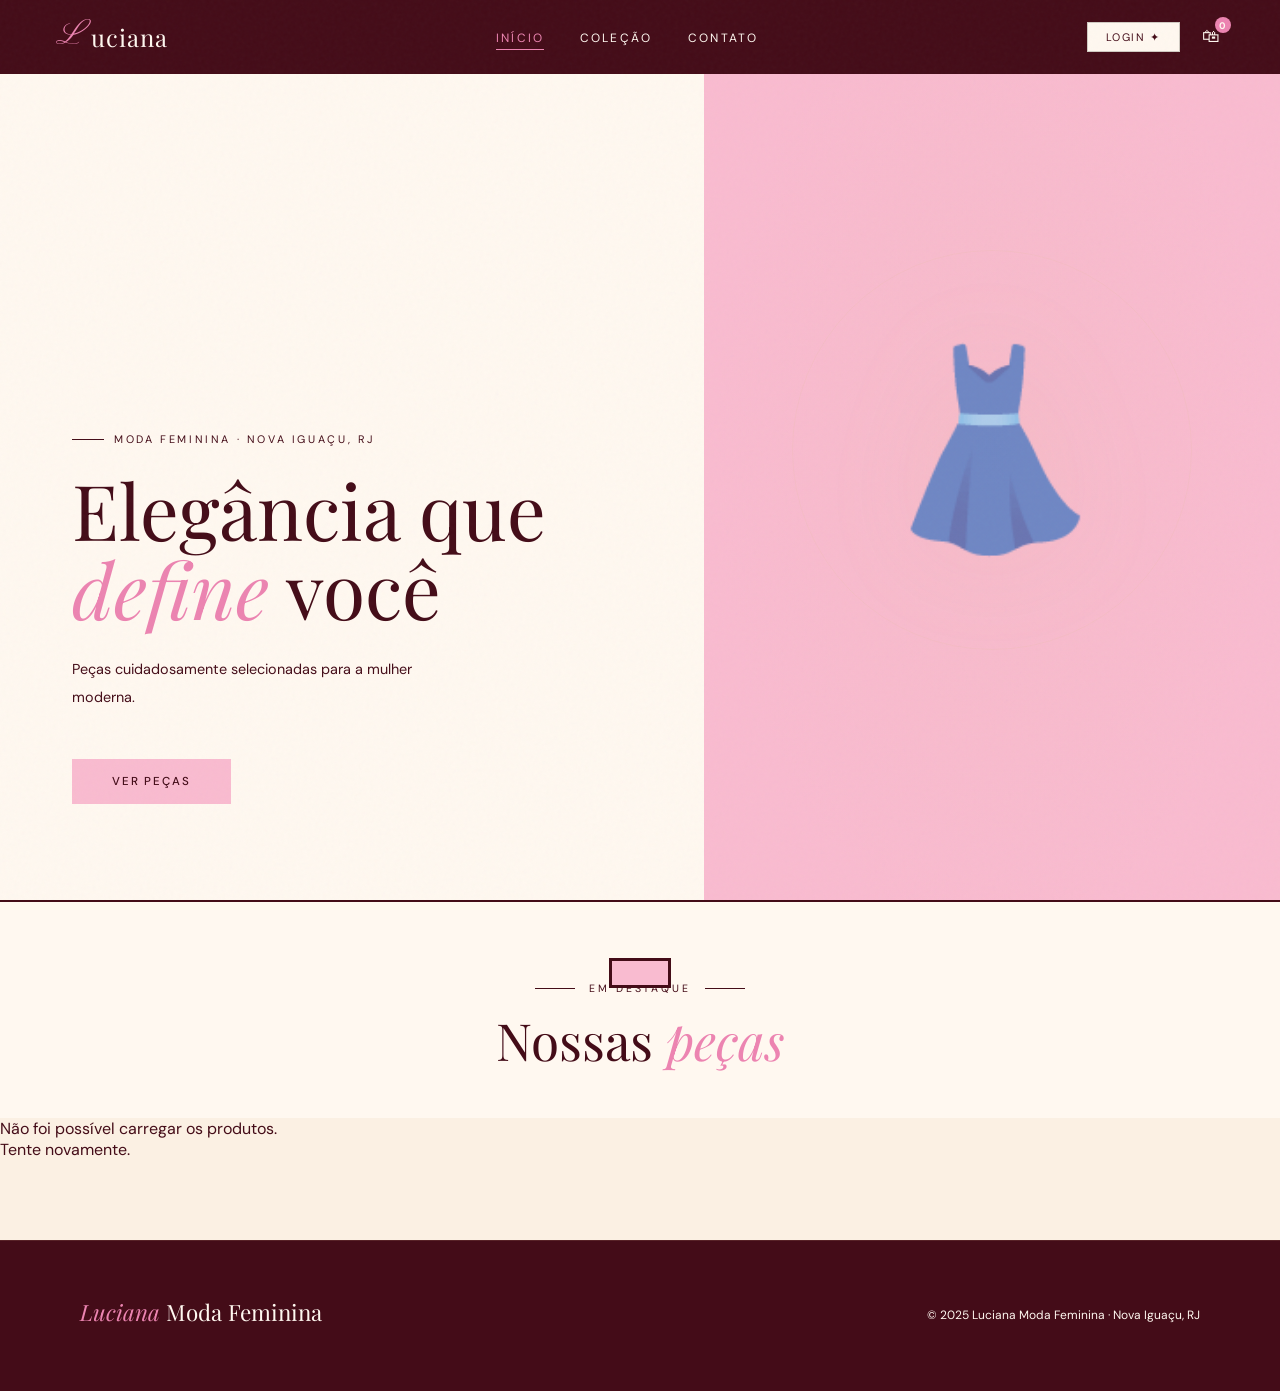
==== commit 568d899e: "update" ====
--- a/index.html
+++ b/index.html
@@ -7,26 +7,35 @@
   <title>Luciana · Moda Feminina</title>
 
   <!-- Fontes -->
-  <link
-    href="https://fonts.googleapis.com/css2?family=Playfair+Display:ital,wght@0,400;0,700;1,400;1,700&family=DM+Sans:wght@300;400;500&family=Pinyon+Script&display=swap"
-    rel="stylesheet">
+  <link href="https://fonts.googleapis.com/css2?family=Playfair+Display:ital,wght@0,400;0,700;1,400;1,700&family=DM+Sans:wght@300;400;500&family=Pinyon+Script&display=swap" rel="stylesheet">
 
   <!-- Estilos externos -->
   <link rel="stylesheet" href="style.css">
-  <script src="./services/cartService.js"></script>
-  <script src="./Modal/modalCart.js"></script>
-  <script src="./services/produtoService.js"></script>
-  <script src="./Modal/modalLogin.js"></script>
-  <script src="./services/loginService.js"></script>
+
+  <!-- 1. Configurações e Utilitários (Base) -->
+  <script src="js/Utils/utils.js" defer></script>
+
+  <!-- 2. Serviços (Lógica de Dados/API) -->
+  <script src="js/services/produtoService.js" defer></script>
+  <script src="js/services/cartService.js" defer></script>
+  <script src="js/services/userService.js" defer></script>
+  <script src="js/services/loginService.js" defer></script>
+  <script src="js/services/checkoutService.js" defer></script>
+
+  <!-- 3. Componentes e UI (Interface) -->
+  <script src="js/UI/ui-navbar.js" defer></script>
+  <script src="js//UI/ui-cart.js" defer></script>
+  <script src="js/UI/ui-modals.js" defer></script>
+
+  <!-- 4. App (O "maestro" que inicia tudo) -->
+  <script src="js/app.js" defer></script>
 </head>
 
 <body>
 
   <div class="grain"></div>
 
-  <!-- ═══════════════════════════════════
-     NAVEGAÇÃO
-     ═══════════════════════════════════ -->
+  <!-- NAVEGAÇÃO (A estrutura inicial; será atualizada pelo updateNavbar no app.js) -->
   <nav id="navbar">
     <div class="logo" onclick="goPage('home')">
       <span class="logo-script">L</span>
@@ -48,21 +57,12 @@
     </div>
   </nav>
 
-  <!-- ═══════════════════════════════════
-     CARRINHO (SIDEBAR)
-     ═══════════════════════════════════ -->
+  <!-- CARRINHO (SIDEBAR) -->
   <aside class="cart-sidebar" id="cart-sidebar">
-    <div class="cart-items" id="cart-items">
-      <div class="cart-empty">
-        <div class="cart-empty-icon">🛍</div>
-        <p style="font-size:.82rem;letter-spacing:.06em">Carrinho vazio</p>
-      </div>
-    </div>
+      <!-- O conteúdo será injetado pela função renderCart() no ui-cart.js -->
   </aside>
 
-  <!-- ═══════════════════════════════════
-     PÁGINA: HOME
-     ═══════════════════════════════════ -->
+  <!-- PÁGINA: HOME -->
   <div id="home" class="page active">
 
     <!-- Hero -->
@@ -73,8 +73,7 @@
           Moda Feminina · Nova Iguaçu, RJ
         </div>
         <h1 class="hero-title">Elegância que<br><span>define</span> você</h1>
-        <p class="hero-subtitle">Peças cuidadosamente selecionadas para a mulher moderna. Do casual ao sofisticado —
-          descubra seu estilo.</p>
+        <p class="hero-subtitle">Peças cuidadosamente selecionadas para a mulher moderna.</p>
         <div class="hero-actions">
           <button class="btn-gold" onclick="goPage('loja')">Ver Peças</button>
         </div>
@@ -83,226 +82,35 @@
       <div class="hero-right">
         <div class="hero-visual">
           <div class="hero-circle"></div>
-          <div class="hero-circle-2"></div>
           <div class="hero-big-icon">👗</div>
         </div>
-        <div class="hero-pill">
-          <span class="hero-pill-icon">✦</span>
-          <span class="hero-pill-text">Luciana Moda Feminina ✦ Nova Iguaçu</span>
-        </div>
       </div>
-
-      <div class="hero-scroll">Scroll</div>
     </section>
 
-    <!-- Faixa de benefícios -->
+    <!-- Benefícios -->
     <div class="features-strip">
-      <div class="feat">
-        <div class="feat-icon">🚚</div>
-        <div>
-          <div class="feat-title">Frete Grátis</div>
-          <div class="feat-text">Compras acima de R$ 199. Entrega em todo o Brasil.</div>
-        </div>
-      </div>
-      <div class="feat">
-        <div class="feat-icon">♻️</div>
-        <div>
-          <div class="feat-title">Troca Fácil</div>
-          <div class="feat-text">30 dias para trocar. Processo 100% sem complicação.</div>
-        </div>
-      </div>
-      <div class="feat">
-        <div class="feat-icon">💳</div>
-        <div>
-          <div class="feat-title">Pague Como Quiser</div>
-          <div class="feat-text">Pix, crédito, débito ou boleto. Sua escolha.</div>
-        </div>
-      </div>
+        <!-- ... Seus itens de frete, troca, etc ... -->
     </div>
 
-    <!-- Destaques -->
+    <!-- Seção de Produtos -->
     <div class="sec-hdr" id="novidades">
       <div class="sec-eyebrow">Em destaque</div>
       <h2 class="sec-title">Nossas <em>peças</em></h2>
     </div>
-    <div class="prod-grid" id="home-prods" style="background:var(--border)">
-      <script>
-        getAllProducts()
-      </script>
-    </div>
-
+    
+    <!-- Grid que será preenchido pelo getAllProducts() -->
+    <div class="prod-grid" id="home-prods"></div>
 
     <!-- Rodapé -->
     <footer>
-      <div>
         <div class="footer-brand"><span>Luciana</span> Moda Feminina</div>
-        <div class="footer-txt">Moda que inspira. Estilo que liberta.</div>
-      </div>
-      <div class="footer-txt" style="text-align:right">
-        © 2025 Luciana Moda Feminina<br>
-        Luciana dos Santos Colen · CNPJ: 54.537.991/0001-75<br>
-        📍 Nova Iguaçu, RJ · 📱 (21) 99999-0000
-      </div>
+        <div class="footer-txt">© 2025 Luciana Moda Feminina · Nova Iguaçu, RJ</div>
     </footer>
   </div>
 
-
-
-  <!-- ═══════════════════════════════════
-     PÁGINA: CRM / ADMIN
-     ═══════════════════════════════════ -->
-  <div id="crm" class="page">
-
-    <div class="crm-header">
-      <div>
-        <h1>Painel da Loja ✦</h1>
-        <p>Luciana Moda Feminina</p>
-        <div class="crm-date" id="crm-date"></div>
-      </div>
-      <button class="crm-logout" onclick="crmLogout()">Sair ↗</button>
-    </div>
-
-    <!-- KPIs -->
-    <div class="kpis-row">
-      <div class="kpi-card">
-        <div class="kpi-top">
-          <div class="kpi-ico">💰</div>
-        </div>
-        <div class="kpi-lbl">Faturamento (mês)</div>
-        <div class="kpi-val" id="kv-fat">R$ 0,00</div>
-        <div class="kpi-trend up" id="kt-fat">—</div>
-      </div>
-      <div class="kpi-card">
-        <div class="kpi-top">
-          <div class="kpi-ico">🛒</div>
-        </div>
-        <div class="kpi-lbl">Pedidos (mês)</div>
-        <div class="kpi-val" id="kv-ped">0</div>
-        <div class="kpi-trend up" id="kt-ped">—</div>
-      </div>
-      <div class="kpi-card">
-        <div class="kpi-top">
-          <div class="kpi-ico">👩</div>
-        </div>
-        <div class="kpi-lbl">Clientes únicos</div>
-        <div class="kpi-val" id="kv-cli">0</div>
-        <div class="kpi-trend up" id="kt-cli">—</div>
-      </div>
-      <div class="kpi-card">
-        <div class="kpi-top">
-          <div class="kpi-ico">⭐</div>
-        </div>
-        <div class="kpi-lbl">Ticket médio</div>
-        <div class="kpi-val" id="kv-tick">R$ 0,00</div>
-        <div class="kpi-trend up" id="kt-tick">—</div>
-      </div>
-    </div>
-
-    <!-- Corpo do CRM -->
-    <div class="crm-body">
-
-      <!-- Coluna principal -->
-      <div>
-        <!-- Tabela de pedidos -->
-        <div class="crm-panel">
-          <div class="crm-panel-title">
-            Pedidos Recentes
-            <button class="panel-action" onclick="exportCSV()">Exportar CSV</button>
-          </div>
-          <div style="overflow-x:auto">
-            <table>
-              <thead>
-                <tr>
-                  <th>#</th>
-                  <th>Cliente</th>
-                  <th>Itens</th>
-                  <th>Valor</th>
-                  <th>Pagto</th>
-                  <th>Status</th>
-                  <th>Data</th>
-                  <th></th>
-                </tr>
-              </thead>
-              <tbody id="crm-orders">
-                <tr>
-                  <td colspan="8">
-                    <div class="crm-empty-msg">Nenhum pedido ainda. Os pedidos aparecerão aqui após as primeiras
-                      compras.</div>
-                  </td>
-                </tr>
-              </tbody>
-            </table>
-          </div>
-        </div>
-
-        <!-- Produtos mais vendidos -->
-        <div class="crm-panel">
-          <div class="crm-panel-title">Produtos Mais Vendidos</div>
-          <div id="crm-top-prods">
-            <div class="crm-empty-msg">Nenhuma venda registrada ainda.</div>
-          </div>
-        </div>
-
-        <!-- Estoque -->
-        <div class="crm-panel">
-          <div class="crm-panel-title">
-            Estoque
-            <button class="panel-action" onclick="toast('Pedido de reposição enviado! 📦')">Repor Tudo</button>
-          </div>
-          <table>
-            <thead>
-              <tr>
-                <th>Produto</th>
-                <th>Categoria</th>
-                <th>Qtd</th>
-                <th>Status</th>
-              </tr>
-            </thead>
-            <tbody id="crm-stock"></tbody>
-          </table>
-        </div>
-      </div>
-
-      <!-- Coluna lateral -->
-      <div>
-        <div class="crm-panel">
-          <div class="crm-panel-title">Melhores Clientes</div>
-          <div class="mini-list" id="crm-top-cli">
-            <div class="crm-empty-msg">Ainda sem clientes.</div>
-          </div>
-        </div>
-
-        <div class="crm-panel">
-          <div class="crm-panel-title">Notificações</div>
-          <div class="notif-list" id="crm-notif">
-            <div class="notif-row">
-              <div class="notif-dot" style="background:var(--gold)"></div>
-              <div class="notif-txt">Painel iniciado. Aguardando primeiros pedidos.</div>
-              <div class="notif-time">agora</div>
-            </div>
-          </div>
-        </div>
-
-        <div class="crm-panel">
-          <div class="crm-panel-title">Vendas da Semana</div>
-          <div id="crm-week">
-            <div class="crm-empty-msg">Nenhuma venda esta semana.</div>
-          </div>
-        </div>
-      </div>
-
-    </div><!-- fim crm-body -->
-  </div>
-
-  <!-- ═══════════════════════════════════
-     MODAL: LOGIN
-     ═══════════════════════════════════ -->
-  <!-- ACHO QUE POSSO MOVER ISSO VER DEPOIS || ATUALIZAÇÃO: NAO POSSO-->
+  <!-- MODAIS -->
   <div class="login-bg" id="login-modal"></div>
 
-  <!-- ═══════════════════════════════════
-     MODAL: PEDIDO CONFIRMADO
-     ═══════════════════════════════════ -->
   <div class="modal-bg" id="modal-ok">
     <div class="modal-card">
       <div class="modal-icon">🎉</div>
@@ -316,359 +124,5 @@
   <!-- Toast de notificações -->
   <div class="toast" id="toast-el"></div>
 
-  <!-- ═══════════════════════════════════
-     JAVASCRIPT
-     ═══════════════════════════════════ -->
-  <script>
-    // ──────────────────────────────────────
-    // DADOS DA LOJA
-    // ──────────────────────────────────────
-    const STORE = {
-      name: 'Luciana dos Santos Colen',
-      cnpj: '54.537.991/0001-75',
-      banco: '197 – Stone Pagamentos S.A.',
-      ag: '0001',
-      cc: '382.698.603'
-    };
-
-    const CRM_CRED = { u: 'luciana', p: 'moda2026' };
-    let crmAuth = false;
-
-
-    function goCheckout() {
-      if (!cart.length) { toast('Adicione itens ao carrinho! 🛍'); return; }
-      toggleCart();
-      buildSummary();
-      goPage('checkout');
-    }
-
-    function buildSummary() {
-      const tot = cart.reduce((a, b) => a + b.price * b.qty, 0);
-      const frete = tot >= 199 ? 0 : 19.90;
-      document.getElementById('sum-items').innerHTML = cart.map(i => `
-  <div class="sum-item">
-    <div class="sum-img">${i.e}</div>
-    <div class="sum-info">
-      <div class="sum-name">${i.name}</div>
-      <div class="sum-det">Qtd: ${i.qty}</div>
-    </div>
-    <div class="sum-price">R$ ${fmt(i.price * i.qty)}</div>
-  </div>`).join('');
-      document.getElementById('s-sub').textContent = `R$ ${fmt(tot)}`;
-      document.getElementById('s-frete').textContent = frete === 0 ? 'Grátis 🎉' : `R$ ${fmt(frete)}`;
-      document.getElementById('s-total').textContent = `R$ ${fmt(tot + frete)}`;
-    }
-
-    // ──────────────────────────────────────
-    // PAGAMENTO
-    // ──────────────────────────────────────
-    let curPay = 'pix';
-
-    function selPay(t) {
-      ['pix', 'credito', 'debito', 'boleto'].forEach(x => {
-        document.getElementById('pm-' + x).classList.remove('sel');
-        document.getElementById('pan-' + x).style.display = 'none';
-      });
-      document.getElementById('pm-' + t).classList.add('sel');
-      document.getElementById('pan-' + t).style.display = 'block';
-      curPay = t;
-    }
-
-    function updParcel() {
-      const v = parseInt(document.getElementById('parcelas').value);
-      const tot = parseFloat(document.getElementById('s-total').textContent.replace('R$ ', '').replace(',', '.')) || 0;
-      const n = document.getElementById('parcel-note');
-      if (v <= 6) {
-        n.textContent = `💳 ${v}x de R$ ${fmt(tot / v)} sem juros`;
-        n.style.color = '#6ab87a';
-      } else {
-        const j = tot * Math.pow(1.0199, v);
-        n.textContent = `💳 ${v}x de R$ ${fmt(j / v)} (total R$ ${fmt(j)})`;
-        n.style.color = 'var(--blush)';
-      }
-    }
-
-    function copyTxt(txt, msg) { navigator.clipboard?.writeText(txt).catch(() => { }); toast(msg); }
-
-    // ──────────────────────────────────────
-    // MÁSCARAS DE INPUT
-    // ──────────────────────────────────────
-    function mCPF(i) {
-      let v = i.value.replace(/\D/g, '').slice(0, 11);
-      v = v.replace(/(\d{3})(\d)/, '$1.$2').replace(/(\d{3})(\d)/, '$1.$2').replace(/(\d{3})(\d{1,2})$/, '$1-$2');
-      i.value = v;
-    }
-    function mTel(i) {
-      let v = i.value.replace(/\D/g, '').slice(0, 11);
-      v = v.replace(/(\d{2})(\d)/, '($1) $2').replace(/(\d{5})(\d)/, '$1-$2');
-      i.value = v;
-    }
-    function mCEP(i) {
-      let v = i.value.replace(/\D/g, '').slice(0, 8);
-      if (v.length > 5) v = v.slice(0, 5) + '-' + v.slice(5);
-      i.value = v;
-      if (v.replace('-', '').length === 8) fillCEP(v.replace('-', ''));
-    }
-    function fillCEP(c) {
-      const rj = ['20', '21', '22', '23', '24', '25', '26', '27', '28'];
-      if (rj.some(p => c.startsWith(p))) {
-        document.getElementById('f-cidade').value = 'Nova Iguaçu';
-        document.getElementById('f-estado').value = 'RJ';
-      }
-    }
-    function mCard(i) { i.value = i.value.replace(/\D/g, '').slice(0, 16).replace(/(\d{4})/g, '$1 ').trim(); }
-    function mExp(i) { let v = i.value.replace(/\D/g, '').slice(0, 4); if (v.length > 2) v = v.slice(0, 2) + '/' + v.slice(2); i.value = v; }
-
-    // ──────────────────────────────────────
-    // FINALIZAR PEDIDO
-    // ──────────────────────────────────────
-    let allOrders = [];
-
-    function placeOrder() {
-      const nome = document.getElementById('f-nome').value.trim();
-      const cpf = document.getElementById('f-cpf').value.replace(/\D/g, '');
-      const email = document.getElementById('f-email').value.trim();
-      const tel = document.getElementById('f-tel').value.trim();
-      const cep = document.getElementById('f-cep').value.trim();
-      const end = document.getElementById('f-end').value.trim();
-
-      if (!nome) return toast('Informe seu nome completo ⚠️');
-      if (cpf.length < 11) return toast('CPF inválido ⚠️');
-      if (!email.includes('@')) return toast('E-mail inválido ⚠️');
-      if (!tel) return toast('Informe seu telefone ⚠️');
-      if (!cep) return toast('Informe o CEP ⚠️');
-      if (!end) return toast('Informe o endereço ⚠️');
-      if (curPay === 'credito' || curPay === 'debito') {
-        const cn = document.getElementById('cc-num')?.value.replace(/\s/g, '');
-        if (!cn || cn.length < 15) return toast('Número do cartão inválido ⚠️');
-      }
-
-      const tot = cart.reduce((a, b) => a + b.price * b.qty, 0);
-      const frete = tot >= 199 ? 0 : 19.90;
-      const total = tot + frete;
-      const itens = cart.map(i => `${i.name} x${i.qty}`).join(', ');
-      const nid = String(allOrders.length + 1).padStart(4, '0');
-      const hoje = new Date().toLocaleDateString('pt-BR');
-      const payLabel = { pix: 'Pix', credito: 'Cartão de Crédito', debito: 'Cartão de Débito', boleto: 'Boleto' }[curPay];
-
-      allOrders.unshift({ id: nid, client: nome, email, items: itens.slice(0, 50), value: total, pay: payLabel, status: 'pendente', date: hoje });
-
-      const pixInfo = curPay === 'pix' ? `<br>🏦 Pix CNPJ: ${STORE.cnpj} · ${STORE.banco}` : '';
-
-      document.getElementById('m-nome').textContent = nome.split(' ')[0];
-      document.getElementById('m-detail').innerHTML = `
-    📦 Pedido <strong>#${nid}</strong><br>
-    💰 Total: <strong>R$ ${fmt(total)}</strong>${frete > 0 ? ` (frete R$ ${fmt(frete)})` : '  · Frete grátis 🎉'}<br>
-    💳 Pagamento: ${payLabel}${pixInfo}<br>
-    📧 Confirmação: ${email}<br>
-    <small style="color:var(--text3)">Beneficiária: ${STORE.name} · CNPJ: ${STORE.cnpj}</small>`;
-
-      cart = [];
-      renderCart();
-      document.getElementById('modal-ok').classList.add('show');
-    }
-
-    function closeOk() { document.getElementById('modal-ok').classList.remove('show'); goPage('loja'); }
-
-    // ──────────────────────────────────────
-    // LOGIN / ADMIN
-    // ──────────────────────────────────────
-
-
-    function crmLogout() { crmAuth = false; goPage('home'); toast('Sessão encerrada.'); }
-
-
-    // ──────────────────────────────────────
-    // CONSTRUIR PAINEL CRM
-    // ──────────────────────────────────────
-    function buildCRM() {
-      document.getElementById('crm-date').textContent = new Date().toLocaleDateString('pt-BR', {
-        weekday: 'long', year: 'numeric', month: 'long', day: 'numeric'
-      });
-
-      const ok = allOrders.filter(o => o.status !== 'cancelado');
-      const fat = ok.reduce((a, b) => a + b.value, 0);
-      const ucli = new Set(ok.map(o => o.client)).size;
-      const tick = ok.length ? fat / ok.length : 0;
-
-      document.getElementById('kv-fat').textContent = `R$ ${fmt(fat)}`;
-      document.getElementById('kt-fat').textContent = ok.length ? '↑ crescendo' : 'Aguardando vendas';
-      document.getElementById('kv-ped').textContent = ok.length;
-      document.getElementById('kt-ped').textContent = ok.length ? `${ok.length} pedido(s) registrado(s)` : 'Nenhum pedido ainda';
-      document.getElementById('kv-cli').textContent = ucli;
-      document.getElementById('kt-cli').textContent = ucli ? `${ucli} cliente(s) único(s)` : 'Nenhum cliente ainda';
-      document.getElementById('kv-tick').textContent = `R$ ${fmt(tick)}`;
-      document.getElementById('kt-tick').textContent = tick ? 'Ticket médio calculado' : '—';
-
-      // Tabela de pedidos
-      const tbody = document.getElementById('crm-orders');
-      if (!allOrders.length) {
-        tbody.innerHTML = `<tr><td colspan="8"><div class="crm-empty-msg">Nenhum pedido ainda.</div></td></tr>`;
-      } else {
-        tbody.innerHTML = allOrders.map(o => `
-    <tr>
-      <td style="color:var(--gold);font-weight:500">#${o.id}</td>
-      <td>${o.client}</td>
-      <td style="font-size:.74rem;color:var(--text3)">${o.items}</td>
-      <td style="font-weight:500;color:var(--text)">R$ ${fmt(o.value)}</td>
-      <td style="font-size:.74rem">${o.pay}</td>
-      <td><span class="pill p-${o.status}">${cap(o.status)}</span></td>
-      <td style="font-size:.72rem;color:var(--text3)">${o.date}</td>
-      <td>
-        <button onclick="chgStatus('${o.id}')"
-          style="background:none;border:1px solid var(--border);padding:3px 8px;cursor:pointer;font-size:.65rem;color:var(--text3);font-family:'DM Sans',sans-serif;transition:all .2s"
-          onmouseover="this.style.borderColor='var(--gold)';this.style.color='var(--gold)'"
-          onmouseout="this.style.borderColor='var(--border)';this.style.color='var(--text3)'">
-          Alterar
-        </button>
-      </td>
-    </tr>`).join('');
-      }
-
-      // Produtos mais vendidos
-      const topDiv = document.getElementById('crm-top-prods');
-      if (!allOrders.length) {
-        topDiv.innerHTML = `<div class="crm-empty-msg">Nenhuma venda registrada ainda.</div>`;
-      } else {
-        const prodCount = {};
-        allOrders.forEach(o => o.items.split(', ').forEach(it => {
-          const name = it.split(' x')[0];
-          prodCount[name] = (prodCount[name] || 0) + 1;
-        }));
-        const sorted = Object.entries(prodCount).sort((a, b) => b[1] - a[1]).slice(0, 5);
-        const mx = sorted[0] ? sorted[0][1] : 1;
-        topDiv.innerHTML = sorted.map(([n, s]) => `
-    <div class="bar-g">
-      <div class="bar-lbl"><span>${n}</span><span>${s} pedido(s)</span></div>
-      <div class="bar-track"><div class="bar-fill" style="width:${(s / mx * 100).toFixed(0)}%"></div></div>
-    </div>`).join('');
-      }
-
-      // Estoque
-      const stockData = [
-        { n: 'Vestido Midi Floral', c: 'Vestidos', q: 15 },
-        { n: 'Blusa Off-White Laço', c: 'Blusas', q: 10 },
-        { n: 'Calça Palazzo Rose', c: 'Calças', q: 12 },
-        { n: 'Saia Midi Plissada', c: 'Saias', q: 8 },
-        { n: 'Conjunto Linho Bege', c: 'Conjuntos', q: 6 },
-      ];
-      document.getElementById('crm-stock').innerHTML = stockData.map(e => `
-  <tr>
-    <td>${e.n}</td>
-    <td style="font-size:.74rem;color:var(--text3)">${e.c}</td>
-    <td style="font-weight:500;color:var(--text)">${e.q}</td>
-    <td><span class="pill p-pago">Em estoque</span></td>
-  </tr>`).join('');
-
-      // Melhores clientes
-      const cliDiv = document.getElementById('crm-top-cli');
-      if (!allOrders.length) {
-        cliDiv.innerHTML = `<div class="crm-empty-msg">Ainda sem clientes.</div>`;
-      } else {
-        const cliMap = {};
-        allOrders.forEach(o => {
-          if (!cliMap[o.client]) cliMap[o.client] = { v: 0, n: 0 };
-          cliMap[o.client].v += o.value;
-          cliMap[o.client].n++;
-        });
-        const sorted = Object.entries(cliMap).sort((a, b) => b[1].v - a[1].v).slice(0, 5);
-        const avatars = ['👩', '👩‍🦱', '👩‍🦰', '🧑‍🦳', '👩‍🦲'];
-        cliDiv.innerHTML = sorted.map(([name, d], i) => `
-    <div class="mini-row">
-      <div class="mini-av">${avatars[i % avatars.length]}</div>
-      <div>
-        <div class="mini-name">${name}</div>
-        <div class="mini-sub">${d.n} pedido(s)</div>
-      </div>
-      <div class="mini-val">R$ ${fmt(d.v)}</div>
-    </div>`).join('');
-      }
-
-      // Notificações
-      const notifs = [{ dot: 'var(--gold)', t: 'Painel iniciado. Sistema pronto.', time: 'agora' }];
-      if (allOrders.length > 0) notifs.unshift({
-        dot: '#6ab87a',
-        t: `Novo pedido #${allOrders[0].id} — ${allOrders[0].client} · R$ ${fmt(allOrders[0].value)}`,
-        time: 'agora'
-      });
-      document.getElementById('crm-notif').innerHTML = notifs.map(n => `
-  <div class="notif-row">
-    <div class="notif-dot" style="background:${n.dot}"></div>
-    <div class="notif-txt">${n.t}</div>
-    <div class="notif-time">${n.time}</div>
-  </div>`).join('');
-
-      // Gráfico semanal
-      const weekDiv = document.getElementById('crm-week');
-      const dias = ['Seg', 'Ter', 'Qua', 'Qui', 'Sex', 'Sáb', 'Dom'];
-      const vals = Array(7).fill(0);
-      const today = new Date().getDay();
-      allOrders.forEach((_, i) => { vals[(today - i + 7) % 7]++; });
-      const mx2 = Math.max(...vals, 1);
-      if (vals.every(v => v === 0)) {
-        weekDiv.innerHTML = `<div class="crm-empty-msg">Nenhuma venda esta semana.</div>`;
-      } else {
-        weekDiv.innerHTML = dias.map((d, i) => `
-    <div class="bar-g">
-      <div class="bar-lbl"><span>${d}</span><span>${vals[i]} pedido(s)</span></div>
-      <div class="bar-track"><div class="bar-fill" style="width:${(vals[i] / mx2 * 100).toFixed(0)}%"></div></div>
-    </div>`).join('');
-      }
-    }
-
-    function chgStatus(id) {
-      const o = allOrders.find(x => x.id === id);
-      if (!o) return;
-      const map = { pendente: 'pago', pago: 'enviado', enviado: 'pago', cancelado: 'pendente' };
-      o.status = map[o.status] || 'pendente';
-      buildCRM();
-      toast(`Pedido #${id} → ${cap(o.status)}`);
-    }
-
-    function exportCSV() {
-      if (!allOrders.length) { toast('Nenhum pedido para exportar.'); return; }
-      const rows = [['#', 'Cliente', 'Email', 'Itens', 'Valor', 'Pagamento', 'Status', 'Data']];
-      allOrders.forEach(o => rows.push([o.id, o.client, o.email || '', o.items, o.value, o.pay, o.status, o.date]));
-      const blob = new Blob(['\uFEFF' + rows.map(r => r.map(c => `"${c}"`).join(',')).join('\n')], { type: 'text/csv;charset=utf-8' });
-      const a = document.createElement('a');
-      a.href = URL.createObjectURL(blob);
-      a.download = 'pedidos_luciana_moda.csv';
-      a.click();
-      toast('CSV exportado! 📊');
-    }
-
-    // ──────────────────────────────────────
-    // UTILITÁRIOS
-    // ──────────────────────────────────────
-    function fmt(n) { return Number(n).toFixed(2).replace('.', ','); }
-    function cap(s) { return s.charAt(0).toUpperCase() + s.slice(1); }
-
-    function toast(msg) {
-      const t = document.getElementById('toast-el');
-      t.textContent = msg;
-      t.classList.add('show');
-      setTimeout(() => t.classList.remove('show'), 2800);
-    }
-
-    function goPage(pg) {
-      document.querySelectorAll('.page').forEach(p => p.classList.remove('active'));
-      document.getElementById(pg).classList.add('active');
-      document.querySelectorAll('.nav-center a').forEach(a => a.classList.remove('active'));
-      const el = document.getElementById('nav-' + pg);
-      if (el) el.classList.add('active');
-      window.scrollTo({ top: 0, behavior: 'smooth' });
-    }
-
-    function openContato() {
-      toast('📍 Nova Iguaçu, RJ · 📱 (21) 99999-0000 · contato@lucianamoda.com.br');
-    }
-
-    // Navbar scroll
-    window.addEventListener('scroll', () => {
-      document.getElementById('navbar').classList.toggle('scrolled', window.scrollY > 40);
-    });
-  </script>
-
 </body>
-
 </html>
--- a/style.css
+++ b/style.css
@@ -22,6 +22,7 @@
   --text2:   #fff8f0;
   --text3:   #fff8f0;
   --white:   #faf7f2;
+  --color:   #ffe4ed;
 }
 
 /* ── RESET & BASE ─────────────────────── */
@@ -331,8 +332,8 @@
 .features-strip {
   display: grid;
   grid-template-columns: repeat(3, 1fr);
-  border-top: 1px solid var(--border);
-  border-bottom: 1px solid var(--border);
+  border-top: 1px solid var(--bg2);
+  border-bottom: 1px solid var(--bg2);
   background: var(--bg3);
 }
 
@@ -518,7 +519,7 @@
   top: 0; right: -460px;
   width: 460px;
   height: 100vh;
-  background: var(--bg2);
+  background: var(--bg);
   z-index: 201;
   display: flex;
   flex-direction: column;
@@ -529,14 +530,14 @@
 
 .cart-hdr {
   padding: 28px 32px;
-  border-bottom: 1px solid var(--border);
+  border-bottom: 1px solid var(--bg2);
   display: flex;
   align-items: center;
   justify-content: space-between;
 }
 .cart-hdr h2 { font-family: 'Playfair Display', serif; font-size: 1.4rem; font-weight: 400; color: var(--text); }
 
-.cart-close { background: none; border: none; cursor: pointer; color: var(--text2); font-size: 1.2rem; transition: color .2s; }
+.cart-close { background: none; border: none; cursor: pointer; color: var(--text); font-size: 1.2rem; transition: color .2s; }
 .cart-close:hover { color: var(--gold); }
 
 .cart-items { flex: 1; overflow-y: auto; padding: 24px 32px; }
@@ -554,10 +555,10 @@
 
 .cart-item {
   display: grid;
-  grid-template-columns: 68px 1fr auto;
+  grid-template-columns: 68px 1fr auto 30px;
   gap: 14px;
   padding: 18px 0;
-  border-bottom: 1px solid var(--border);
+  border-bottom: 1px solid var(--bg2);
   animation: slideIn .25s ease;
 }
 
@@ -574,7 +575,7 @@
     object-fit: cover; /* Faz a foto preencher o espaço sem distorcer */
 }
 .ci-name { font-family: 'Playfair Display', serif; font-size: .98rem; color: var(--text); margin-bottom: 4px; }
-.ci-cat  { font-size: .7rem; color: var(--text3); margin-bottom: 10px; letter-spacing: .06em; }
+.ci-cat  { font-size: .7rem; color: var(--text); margin-bottom: 10px; letter-spacing: .06em; }
 
 .ci-qty   { display: flex; align-items: center; gap: 8px; }
 .qty-btn  {
@@ -582,7 +583,7 @@
   border: 1px solid var(--border2);
   background: none;
   cursor: pointer;
-  color: var(--text2);
+  color: var(--text);
   font-size: .9rem;
   display: flex;
   align-items: center;
@@ -592,22 +593,22 @@
 .qty-btn:hover { border-color: var(--gold); color: var(--gold); }
 .qty-num  { font-size: .82rem; min-width: 18px; text-align: center; color: var(--text); }
 
-.ci-remove { background: none; border: none; color: var(--text3); cursor: pointer; font-size: .72rem; margin-top: 6px; transition: color .2s; }
+.ci-remove { background: none; border: none; color: var(--text); cursor: pointer; font-size: .72rem; margin-top: 6px; transition: color .2s; }
 .ci-remove:hover { color: var(--blush); }
 
-.ci-price { font-size: .92rem; color: var(--bg); font-weight: 500; white-space: nowrap; }
-
-.cart-foot { padding: 22px 32px; border-top: 1px solid var(--border); }
+.ci-price { font-size: .92rem; color: var(--bg2); font-weight: 500; white-space: nowrap; }
+
+.cart-foot { padding: 22px 32px; border-top: 1px solid var(--bg2); }
 
 .cart-sub-row { display: flex; justify-content: space-between; margin-bottom: 8px; }
-.cart-sub-row span:first-child { font-size: .72rem; letter-spacing: .1em; text-transform: uppercase; color: var(--text3); }
-.cart-sub-row span:last-child  { font-size: 1rem; font-weight: 500; color: var(--bg); }
-
-.checkout-btn {
+.cart-sub-row span:first-child { font-size: .72rem; letter-spacing: .1em; text-transform: uppercase; color: var(--text); }
+.cart-sub-row span:last-child  { font-size: 1rem; font-weight: 500; color: var(--bg2); }
+
+.btn-checkout {
   width: 100%;
   padding: 16px;
-  background: var(--bg);
-  color: var(--bg2);
+  background: var(--bg2);
+  color: var(--bg);
   border: none;
   font-family: 'DM Sans', sans-serif;
   font-size: .72rem;
@@ -674,7 +675,7 @@
 .fg select {
   padding: 13px 16px;
   border: 2px solid var(--border2);
-  background: var(--bg3);
+  background: var(--color);
   font-family: 'DM Sans', sans-serif;
   font-size: .88rem;
   color: var(--text);
@@ -706,7 +707,7 @@
 .pm.sel          { border-color: var(--bg2); color: var(--bg2); background: rgba(220,185,140,.07); }
 .pm:hover:not(.sel) { border-color: var(--border2); }
 
-.pay-panel { background: var(--bg3); border: 1px solid var(--bg2); padding: 24px; }
+.pay-panel { background: var(--color); border: 1px solid var(--bg2); padding: 24px; }
 
 .pix-cnpj-box {
   border: 1px dashed var(--bg2);
@@ -726,9 +727,9 @@
   gap: 8px;
   margin-top: 14px;
 }
-.bank-cell { background: var(--bg); padding: 10px 14px; }
-.bank-cell label { font-size: .6rem; letter-spacing: .1em; text-transform: uppercase; color: var(--bg2); display: block; margin-bottom: 3px; }
-.bank-cell span  { font-size: .82rem; color: var(--text); }
+.bank-cell { background: var(--bg2); padding: 10px 14px; }
+.bank-cell label { font-size: .6rem; letter-spacing: .1em; text-transform: uppercase; color: var(--bg); display: block; margin-bottom: 3px; }
+.bank-cell span  { font-size: .82rem; color: var(--text2); }
 
 .pix-note { font-size: .7rem; color: var(--bg2); text-align: center; margin-top: 14px; }
 
@@ -768,8 +769,8 @@
 
 /* ── Resumo do pedido ────────────────── */
 .order-summary {
-  background: var(--bg2);
-  border: 1px solid var(--border);
+  background: var(--color);
+  border: 3px solid var(--bg2);
   padding: 28px;
   position: sticky;
   top: 100px;
@@ -779,19 +780,19 @@
 .sum-item { display: flex; gap: 12px; margin-bottom: 16px; align-items: flex-start; }
 .sum-img  { width: 54px; height: 66px; background: var(--bg3); display: flex; align-items: center; justify-content: center; font-size: 1.6rem; flex-shrink: 0; }
 .sum-info { flex: 1; }
-.sum-name { font-size: .84rem; color: var(--bg); margin-bottom: 3px; }
-.sum-det  { font-size: .7rem; color: var(--text3); }
-.sum-price{ font-size: .88rem; color: var(--bg); font-weight: 500; white-space: nowrap; }
-
-.sum-line  { display: flex; justify-content: space-between; padding: 9px 0; font-size: .82rem; color: var(--text2); }
-.sum-div   { border: none; border-top: 1px solid var(--border); margin: 4px 0; }
-.sum-total { font-size: 1rem; font-weight: 500; color: var(--text2); }
+.sum-name { font-size: .84rem; color: var(--bg2); margin-bottom: 3px; }
+.sum-det  { font-size: .7rem; color: var(--text); }
+.sum-price{ font-size: .88rem; color: var(--bg2); font-weight: 500; white-space: nowrap; }
+
+.sum-line  { display: flex; justify-content: space-between; padding: 9px 0; font-size: .82rem; color: var(--text); }
+.sum-div   { border: none; border-top: 1px solid var(--bg2); margin: 4px 0; }
+.sum-total { font-size: 1rem; font-weight: 500; color: var(--text); }
 
 .place-btn {
   width: 100%;
   padding: 16px;
-  background: var(--bg);
-  color: var(--bg2);
+  background: var(--bg2);
+  color: var(--bg);
   border: none;
   font-family: 'DM Sans', sans-serif;
   font-size: .72rem;
@@ -804,139 +805,11 @@
 }
 .place-btn:hover { background: var(--gold2); }
 
-.secure-note { font-size: .65rem; color: var(--text3); text-align: center; margin-top: 10px; }
+.secure-note { font-size: .65rem; color: var(--text); text-align: center; margin-top: 10px; }
 
 /* ══════════════════════════════════════
    CRM / PAINEL ADMIN
    ══════════════════════════════════════ */
-#crm { padding-top: 80px; background: var(--bg); }
-
-.crm-header {
-  background: color (var(--bg));
-  padding: 44px 64px;
-  border-bottom: 1px solid var(--border);
-  display: flex;
-  justify-content: space-between;
-  align-items: flex-end;
-}
-.crm-header h1  { font-family: 'Playfair Display', serif; font-size: 2rem; font-weight: 400; color: var(--gold); margin-bottom: 4px; }
-.crm-header p   { font-size: .76rem; color: var(--text); letter-spacing: .06em; }
-.crm-date       { font-size: .68rem; color: var(--text); margin-top: 6px; }
-
-.crm-logout {
-  padding: 9px 22px;
-  border: 1px solid var(--bg2);
-  background: none;
-  color: var(--text);
-  font-family: 'DM Sans', sans-serif;
-  font-size: .68rem;
-  letter-spacing: .14em;
-  text-transform: uppercase;
-  cursor: pointer;
-  transition: all .25s;
-}
-.crm-logout:hover { border-color: var(--blush); color: var(--blush); }
-
-/* KPIs */
-.kpis-row {
-  display: grid;
-  grid-template-columns: repeat(4, 1fr);
-  gap: 1px;
-  background: var(--border);
-}
-.kpi-card { background: var(--bg2); padding: 30px 32px; }
-.kpi-top  { display: flex; align-items: center; gap: 12px; margin-bottom: 16px; }
-.kpi-ico  { width: 40px; height: 40px; display: flex; align-items: center; justify-content: center; font-size: 1.1rem; }
-.kpi-lbl  { font-size: .64rem; letter-spacing: .14em; text-transform: uppercase; color: var(--text3); }
-.kpi-val  { font-family: 'Playfair Display', serif; font-size: 2rem; font-weight: 400; color: var(--text); margin-bottom: 6px; }
-.kpi-trend    { font-size: .7rem; }
-.kpi-trend.up { color: #6ab87a; }
-.kpi-trend.dn { color: var(--blush); }
-
-/* Corpo do CRM */
-.crm-body {
-  display: grid;
-  grid-template-columns: 1fr 360px;
-  gap: 20px;
-  padding: 24px 28px 80px;
-}
-
-.crm-panel { background: var(--bg2); border: 1px solid var(--border); padding: 26px; margin-bottom: 20px; }
-.crm-panel:last-child { margin-bottom: 0; }
-
-.crm-panel-title {
-  font-family: 'Playfair Display', serif;
-  font-size: 1.15rem;
-  font-weight: 400;
-  color: var(--text2);
-  margin-bottom: 18px;
-  padding-bottom: 12px;
-  border-bottom: 1px solid var(--bg);
-  display: flex;
-  align-items: center;
-  justify-content: space-between;
-}
-.crm-panel-title .panel-action {
-  font-family: 'DM Sans', sans-serif;
-  font-size: .66rem;
-  letter-spacing: .12em;
-  text-transform: uppercase;
-  color: var(--bg);
-  cursor: pointer;
-  background: none;
-  border: none;
-}
-.crm-panel-title .panel-action:hover { color: var(--gold2); }
-
-/* Tabela */
-table { width: 100%; border-collapse: collapse; }
-th {
-  font-size: .63rem;
-  letter-spacing: .14em;
-  text-transform: uppercase;
-  color: var(--text3);
-  padding: 8px 12px;
-  text-align: left;
-  border-bottom: 1px solid var(--border);
-}
-td {
-  padding: 11px 12px;
-  font-size: .82rem;
-  color: var(--text2);
-  border-bottom: 1px solid rgba(220,185,140,.06);
-}
-tr:last-child td { border-bottom: none; }
-tr:hover td      { background: rgba(220,185,140,.03); }
-
-/* Status pills */
-.pill        { padding: 3px 10px; font-size: .64rem; letter-spacing: .06em; font-weight: 500; }
-.p-pago      { background: rgba(106,184,122,.12); color: #6ab87a; }
-.p-pendente  { background: rgba(220,185,140,.12);  color: var(--gold); }
-.p-cancelado { background: rgba(232,180,162,.12); color: var(--blush); }
-.p-enviado   { background: rgba(120,160,230,.12);  color: #78a0e6; }
-
-/* Barras de gráfico */
-.bar-g   { margin-bottom: 14px; }
-.bar-lbl { display: flex; justify-content: space-between; margin-bottom: 5px; font-size: .75rem; color: var(--text2); }
-.bar-track{ height: 6px; background: var(--bg3); overflow: hidden; }
-.bar-fill { height: 100%; background: linear-gradient(90deg, var(--gold3), var(--gold)); }
-
-/* Mini lista de clientes */
-.mini-list { display: flex; flex-direction: column; gap: 14px; }
-.mini-row  { display: flex; align-items: center; gap: 12px; }
-.mini-av   { width: 36px; height: 36px; background: var(--bg3); border: 1px solid var(--border); display: flex; align-items: center; justify-content: center; font-size: .9rem; flex-shrink: 0; }
-.mini-name { font-size: .84rem; color: var(--text); }
-.mini-sub  { font-size: .7rem; color: var(--text3); }
-.mini-val  { margin-left: auto; font-size: .86rem; color: var(--gold); font-weight: 500; }
-
-/* Notificações */
-.notif-list { display: flex; flex-direction: column; gap: 10px; }
-.notif-row  { display: flex; gap: 10px; padding: 12px; background: var(--bg); align-items: flex-start; }
-.notif-dot  { width: 7px; height: 7px; border-radius: 50%; flex-shrink: 0; margin-top: 5px; }
-.notif-txt  { font-size: .78rem; color: var(--text); line-height: 1.55; flex: 1; }
-.notif-time { font-size: .67rem; color: var(--text); white-space: nowrap; }
-
-.crm-empty-msg { text-align: center; padding: 40px; color: var(--text3); font-size: .82rem; }
 
 /* ══════════════════════════════════════
    LOGIN
@@ -957,8 +830,8 @@
 .login-bg.show { opacity: 1; pointer-events: all; }
 
 .login-card {
-  background: var(--bg2);
-  border: 1px solid var(--bg);
+  background: var(--color);
+  border: 3px solid var(--bg2);
   padding: 52px 44px;
   width: 380px;
   max-width: 94vw;
@@ -971,7 +844,7 @@
 
 .login-logo     { font-family: 'Playfair Display', serif; font-size: 1.4rem; color: var(--text3); margin-bottom: 3px; }
 .login-logo span{ font-style: italic; color: var(--gold); }
-.login-sub      { font-size: .65rem; letter-spacing: .2em; text-transform: uppercase; color: var(--text3); margin-bottom: 36px; }
+.login-sub      { font-size: .65rem; letter-spacing: .2em; text-transform: uppercase; color: var(--text); margin-bottom: 36px; }
 
 .login-close {
     position: absolute;
@@ -991,28 +864,25 @@
 .login-err.show { display: block; }
 
 .lf { display: flex; flex-direction: column; gap: 7px; margin-bottom: 16px; text-align: left; }
-.lf label { font-size: .64rem; letter-spacing: .14em; text-transform: uppercase; color: var(--text3); }
+.lf label { font-size: .64rem; letter-spacing: .14em; text-transform: uppercase; color: var(--text); }
 .lf input {
   padding: 13px 16px;
   border: 1px solid var(--border);
-  background: var(--bg);
+  background: var(--bg2);
   font-family: 'DM Sans', sans-serif;
   font-size: .9rem;
-  color: var(--text);
+  color: var(--text2);
   outline: none;
   transition: border-color .25s;
 }
-.lf input:focus       { border-color: var(--gold); }
-.lf input::placeholder{ color: var(--text); opacity: 80%; }
-.login-links span {
-  color: var(--text3);
-}
+.lf input:focus       { border-color: var(--bg); }
+.lf input::placeholder{ color: var(--text2); opacity: 80%; }
 
 .login-btn {
   width: 100%;
   padding: 14px;
-  background: var(--bg);
-  color: var(--bg2);
+  background: var(--bg2);
+  color: var(--bg);
   border: none;
   font-family: 'DM Sans', sans-serif;
   font-size: .72rem;
@@ -1025,7 +895,7 @@
 }
 .login-btn:hover { background: var(--gold2); }
 
-.login-cancel { background: none; border: none; color: var(--text3); font-size: .72rem; cursor: pointer; margin-top: 14px; text-decoration: underline; font-family: 'DM Sans', sans-serif; }
+.login-cancel { background: none; border: none; color: var(--text); font-size: .72rem; cursor: pointer; margin-top: 14px; text-decoration: underline; font-family: 'DM Sans', sans-serif; }
 .login-cancel:hover { color: var(--gold); }
 
 /* ══════════════════════════════════════
@@ -1082,7 +952,7 @@
   left: 50%;
   transform: translateX(-50%) translateY(120px);
   background: var(--bg3);
-  border: 1px solid var(--border2);
+  border: 3px solid var(--bg2);
   color: var(--text);
   padding: 12px 28px;
   font-size: .8rem;
@@ -1133,3 +1003,128 @@
 
   footer                 { padding: 36px 20px; flex-direction: column; gap: 14px; text-align: center; }
 }
+.user-info-box {
+    display: flex;
+    align-items: center;
+    gap: 14px;
+    background: var(--bg2);
+    padding: 16px;
+    margin-bottom: 20px;
+}
+
+.user-avatar {
+    width: 46px; height: 46px;
+    background: var(--gold);
+    color: var(--bg2);
+    border-radius: 50%;
+    display: flex;
+    align-items: center;
+    justify-content: center;
+    font-family: 'Playfair Display', serif;
+    font-size: 1.3rem;
+    font-weight: 700;
+    flex-shrink: 0;
+}
+
+.user-name  { font-size: .88rem; color: var(--text2); font-weight: 500; }
+.user-email { font-size: .72rem; color: var(--gold); margin-top: 2px; }
+
+.user-menu-actions {
+    display: flex;
+    flex-direction: column;
+    gap: 8px;
+    margin-bottom: 20px;
+}
+
+.user-menu-btn {
+    display: flex;
+    align-items: center;
+    gap: 10px;
+    padding: 12px 16px;
+    background: none;
+    border: 1px solid var(--border2);
+    color: var(--text);
+    font-family: 'DM Sans', sans-serif;
+    font-size: .78rem;
+    letter-spacing: .1em;
+    text-transform: uppercase;
+    cursor: pointer;
+    transition: all .25s;
+    text-align: left;
+}
+.user-menu-btn:hover { border-color: var(--gold); color: var(--gold); }
+
+.logout-divider {
+    border: none;
+    border-top: 1px solid var(--border2);
+    margin-bottom: 20px;
+}
+
+.logout-btn {
+    width: 100%;
+    padding: 14px;
+    background: none;
+    border: 1px solid var(--bg2);
+    color: var(--bg2);
+    font-family: 'DM Sans', sans-serif;
+    font-size: .72rem;
+    letter-spacing: .18em;
+    text-transform: uppercase;
+    cursor: pointer;
+    transition: all .25s;
+    font-weight: 500;
+}
+.logout-btn:hover { background: var(--bg2); color: var(--text2); }
+
+.logout-confirm-msg {
+    font-size: .88rem;
+    color: var(--text);
+    text-align: center;
+    margin-bottom: 24px;
+    line-height: 1.5;
+}
+
+/* Container do botão de usuário para alinhar os itens */
+.user-nav-container {
+    display: flex;
+    align-items: center;
+    gap: 12px;
+    background: rgba(255, 255, 255, 0.5);
+    padding: 4px 12px 4px 6px;
+    border-radius: 50px; /* Formato pílula */
+    border: 1px solid var(--border);
+    transition: all 0.3s ease;
+    cursor: pointer;
+}
+
+.user-nav-container:hover {
+    border-color: var(--gold);
+    background: #fff;
+    box-shadow: 0 4px 15px rgba(0,0,0,0.05);
+}
+
+/* O círculo com a inicial */
+.user-initial-avatar {
+    width: 32px;
+    height: 32px;
+    background: linear-gradient(135deg, var(--gold));
+    color: white;
+    border-radius: 50%; /* Perfeitamente redondo */
+    display: flex;
+    align-items: center;
+    justify-content: center;
+    font-family: 'DM Sans', sans-serif;
+    font-weight: 600;
+    font-size: 0.85rem;
+    text-transform: uppercase;
+    box-shadow: 0 2px 5px rgba(184, 134, 11, 0.3);
+}
+
+/* O texto do nome ao lado do avatar */
+.user-nav-name {
+    font-family: 'DM Sans', sans-serif;
+    font-size: 0.82rem;
+    letter-spacing: 0.05em;
+    color: var(--text);
+    font-weight: 500;
+}
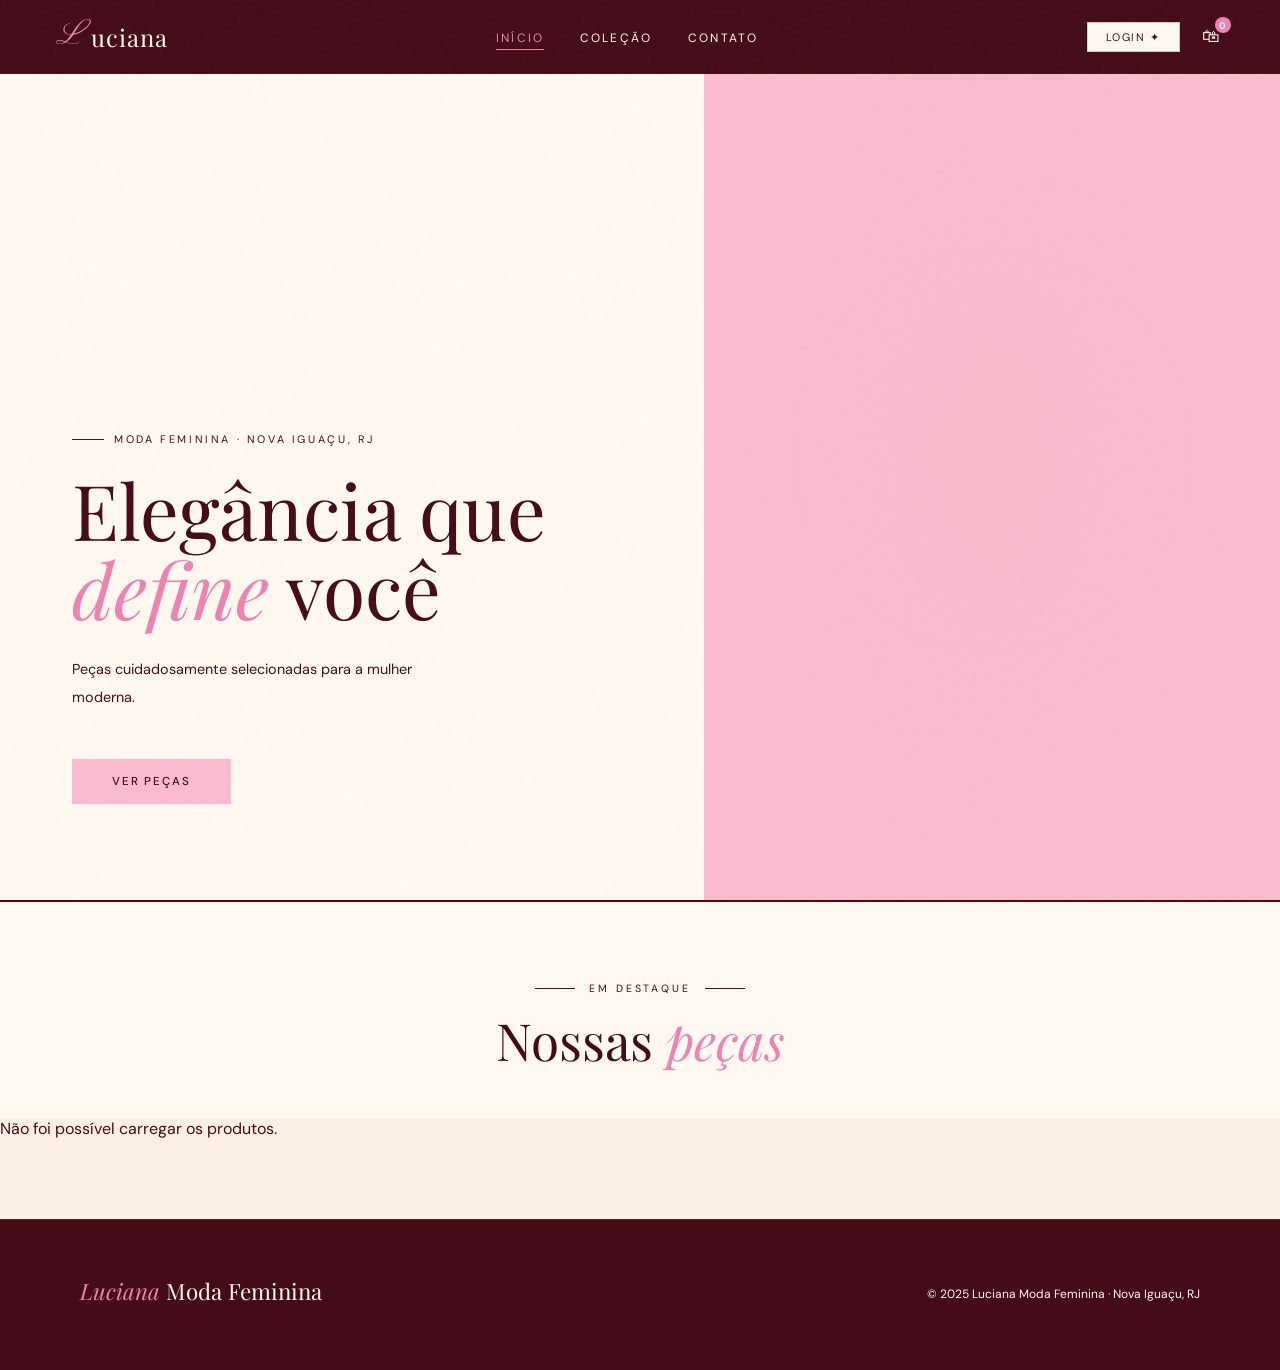
==== commit ca715b57: "update" ====
--- a/index.html
+++ b/index.html
@@ -11,24 +11,24 @@
 
   <!-- Estilos externos -->
   <link rel="stylesheet" href="style.css">
+  
+  <!-- 1. Configurações e Utilitários (Base) -->
+  <script src="js/Utils/utils.js"></script>
+  <script src="js/Utils/toast.js"></script>
+  <!-- 3. Componentes e UI (Interface) -->
+  <script src="js/UI/ui-navbar.js"></script>
+  <script src="js//UI/ui-cart.js"></script>
+  <script src="js/UI/ui-modals.js"></script>
+  
+  <!-- 2. Serviços (Lógica de Dados/API) -->
+  <script src="js/services/produtoService.js"></script>
+  <script src="js/services/cartService.js"></script>
+  <script src="js/services/userService.js"></script>
+  <script src="js/services/loginService.js"></script>
+  <script src="js/services/checkoutService.js"></script>
 
-  <!-- 1. Configurações e Utilitários (Base) -->
-  <script src="js/Utils/utils.js" defer></script>
 
-  <!-- 2. Serviços (Lógica de Dados/API) -->
-  <script src="js/services/produtoService.js" defer></script>
-  <script src="js/services/cartService.js" defer></script>
-  <script src="js/services/userService.js" defer></script>
-  <script src="js/services/loginService.js" defer></script>
-  <script src="js/services/checkoutService.js" defer></script>
-
-  <!-- 3. Componentes e UI (Interface) -->
-  <script src="js/UI/ui-navbar.js" defer></script>
-  <script src="js//UI/ui-cart.js" defer></script>
-  <script src="js/UI/ui-modals.js" defer></script>
-
-  <!-- 4. App (O "maestro" que inicia tudo) -->
-  <script src="js/app.js" defer></script>
+  <script src="js/app.js"></script>
 </head>
 
 <body>
@@ -42,9 +42,10 @@
       <span>uciana</span>
     </div>
 
+
     <ul class="nav-center">
       <li><a href="index.html" id="nav-home" class="active">Início</a></li>
-      <li><a href="Coleção/index.html" id="nav-loja">Coleção</a></li>
+      <li><a href="Coleção/colecao.html" id="nav-loja">Coleção</a></li>
       <li><a onclick="openContato()">Contato</a></li>
     </ul>
 
@@ -58,9 +59,7 @@
   </nav>
 
   <!-- CARRINHO (SIDEBAR) -->
-  <aside class="cart-sidebar" id="cart-sidebar">
-      <!-- O conteúdo será injetado pela função renderCart() no ui-cart.js -->
-  </aside>
+  <aside class="cart-sidebar" id="cart-sidebar"></aside>
 
   <!-- PÁGINA: HOME -->
   <div id="home" class="page active">
@@ -78,14 +77,15 @@
           <button class="btn-gold" onclick="goPage('loja')">Ver Peças</button>
         </div>
       </div>
-
       <div class="hero-right">
         <div class="hero-visual">
           <div class="hero-circle"></div>
-          <div class="hero-big-icon">👗</div>
+          <div class="hero-big-icon"><video src="imgs/0504 (1).mp4" autoplay loop muted playsinline></video></div>
         </div>
       </div>
     </section>
+
+    
 
     <!-- Benefícios -->
     <div class="features-strip">
--- a/style.css
+++ b/style.css
@@ -23,6 +23,10 @@
   --text3:   #fff8f0;
   --white:   #faf7f2;
   --color:   #ffe4ed;
+}
+
+video {
+  height: 100%;
 }
 
 /* ── RESET & BASE ─────────────────────── */
@@ -514,112 +518,286 @@
 .sz:hover { border-color: var(--gold); color: var(--gold); }
 
 
+/* CARRINHO */
+
+
+/* O container precisa ter 100% da altura da sidebar */
+.cart-container {
+    display: flex;
+    flex-direction: column;
+    height: 100%;
+}
+
+/* O corpo estica e ganha scroll */
+.cart-body {
+    flex: 1;
+    overflow-y: auto;
+    padding: 20px 32px;
+}
+
+/* O rodapé fica sempre na base */
+.cart-footer-fixed {
+    padding: 24px 32px;
+    border-top: 1px solid var(--border);
+    background: var(--bg);
+}
+
 .cart-sidebar {
   position: fixed;
-  top: 0; right: -460px;
+  top: 0; 
+  right: -100%; /* Escondido por padrão (melhor que valor fixo para mobile) */
   width: 460px;
   height: 100vh;
   background: var(--bg);
-  z-index: 201;
+  z-index: 2001; /* Garante que fique acima de quase tudo */
   display: flex;
   flex-direction: column;
   transition: right .38s cubic-bezier(.4,0,.2,1);
   border-left: 1px solid var(--border);
-}
+  box-shadow: -10px 0 30px rgba(0,0,0,0.05); /* Sombra para dar profundidade */
+}
+
+/* Responsividade: No celular ocupa a tela toda */
+@media (max-width: 480px) {
+  .cart-sidebar {
+    width: 100%;
+    right: -100%;
+  }
+}
+
 .cart-sidebar.open { right: 0; }
 
 .cart-hdr {
-  padding: 28px 32px;
+  padding: 24px 32px;
   border-bottom: 1px solid var(--bg2);
   display: flex;
   align-items: center;
   justify-content: space-between;
-}
-.cart-hdr h2 { font-family: 'Playfair Display', serif; font-size: 1.4rem; font-weight: 400; color: var(--text); }
-
-.cart-close { background: none; border: none; cursor: pointer; color: var(--text); font-size: 1.2rem; transition: color .2s; }
-.cart-close:hover { color: var(--gold); }
-
-.cart-items { flex: 1; overflow-y: auto; padding: 24px 32px; }
-
-.cart-empty {
-  height: 100%;
-  display: flex;
-  flex-direction: column;
-  align-items: center;
-  justify-content: center;
-  gap: 14px;
-  color: var(--text3);
-}
-.cart-empty-icon { font-size: 2.8rem; opacity: .4; }
-
+  background: var(--bg); /* Mantém o topo sólido */
+}
+
+.cart-hdr h2 { 
+  font-family: 'Playfair Display', serif; 
+  font-size: 1.3rem; 
+  font-weight: 400; 
+  color: var(--text); 
+  margin: 0;
+}
+
+.cart-close { 
+  background: none; 
+  border: none; 
+  cursor: pointer; 
+  color: var(--text); 
+  font-size: 1.2rem; 
+  transition: transform .2s; 
+}
+.cart-close:hover { transform: scale(1.1); color: var(--gold); }
+
+/* LISTA DE ITENS: Ocupa o espaço central e rola */
+.cart-items { 
+  flex: 1; 
+  overflow-y: auto; 
+  padding: 8px 32px; 
+  scrollbar-width: thin; /* Para navegadores modernos */
+  scrollbar-color: var(--border) transparent;
+}
+
+
+/* Ajustes do item para melhor leitura */
 .cart-item {
   display: grid;
-  grid-template-columns: 68px 1fr auto 30px;
-  gap: 14px;
-  padding: 18px 0;
-  border-bottom: 1px solid var(--bg2);
-  animation: slideIn .25s ease;
-}
-
-@keyframes slideIn {
-  from { opacity: 0; transform: translateX(16px); }
-  to   { opacity: 1; transform: none; }
-}
-
-.ci-img  { width: 68px; height: 84px; background: var(--bg3); display: flex; align-items: center; justify-content: center; font-size: 2rem; }
+  /* Colunas: Checkbox (30px) | Imagem (70px) | Info (espaço restante) | Preço (auto) */
+  grid-template-columns: 30px 70px 1fr auto; 
+  gap: 12px;
+  align-items: center; /* Centraliza tudo verticalmente */
+  padding: 16px 0;
+  border-bottom: 1px solid var(--border);
+}
+
+.ci-img { 
+  width: 70px; 
+  height: 90px; 
+  background: var(--bg3); 
+  overflow: hidden; 
+  border-radius: 2px;
+}
+
+.ci-select {
+  display: flex;
+  align-items: center;
+  justify-content: center;
+}
+.cart-item-check {
+  cursor: pointer;
+  accent-color: var(--gold); /* Cor do check combinando com sua marca */
+  width: 16px;
+  height: 16px;
+}
 
 .ci-img img {
-    width: 100%;
-    height: 100%;
-    object-fit: cover; /* Faz a foto preencher o espaço sem distorcer */
-}
-.ci-name { font-family: 'Playfair Display', serif; font-size: .98rem; color: var(--text); margin-bottom: 4px; }
-.ci-cat  { font-size: .7rem; color: var(--text); margin-bottom: 10px; letter-spacing: .06em; }
-
-.ci-qty   { display: flex; align-items: center; gap: 8px; }
-.qty-btn  {
-  width: 24px; height: 24px;
-  border: 1px solid var(--border2);
-  background: none;
-  cursor: pointer;
+  width: 100%;
+  height: 100%;
+  object-fit: cover;
+}
+
+.ci-name { 
+  font-family: 'Playfair Display', serif; 
+  font-size: 1rem; 
+  color: var(--text); 
+  margin-bottom: 2px;
+}
+
+.ci-price {
+  font-family: 'DM Sans', sans-serif;
+  font-weight: 500;
+  font-size: 0.9rem;
   color: var(--text);
-  font-size: .9rem;
+  min-width: 80px;
+  text-align: right;
+}
+
+.ci-qty {
+  display: inline-flex;
+  align-items: center;
+  border: 1px solid var(--bg2);
+  border-radius: 4px;
+  overflow: hidden; 
+  margin-top: 8px;
+  height: 32px;
+  width: 90px;
+}
+
+
+.qty-btn {
+  width: 32px;
+  height: 100%;
+  border: none;
+  background: transparent;
+  color: var(--text);
+  font-size: 1.1rem;
+  cursor: pointer;
   display: flex;
   align-items: center;
   justify-content: center;
-  transition: all .2s;
-}
-.qty-btn:hover { border-color: var(--gold); color: var(--gold); }
-.qty-num  { font-size: .82rem; min-width: 18px; text-align: center; color: var(--text); }
-
-.ci-remove { background: none; border: none; color: var(--text); cursor: pointer; font-size: .72rem; margin-top: 6px; transition: color .2s; }
-.ci-remove:hover { color: var(--blush); }
-
-.ci-price { font-size: .92rem; color: var(--bg2); font-weight: 500; white-space: nowrap; }
-
-.cart-foot { padding: 22px 32px; border-top: 1px solid var(--bg2); }
-
-.cart-sub-row { display: flex; justify-content: space-between; margin-bottom: 8px; }
-.cart-sub-row span:first-child { font-size: .72rem; letter-spacing: .1em; text-transform: uppercase; color: var(--text); }
-.cart-sub-row span:last-child  { font-size: 1rem; font-weight: 500; color: var(--bg2); }
+  transition: all 0.2s ease;
+  user-select: none; /* Evita selecionar o texto ao clicar rápido */
+}
+
+.qty-btn:hover {
+  background: var(--border);
+  color: var(--gold);
+}
+
+.qty-btn:active {
+  background: var(--bg3);
+}
+
+/* Número da quantidade */
+.qty-num {
+  font-family: 'DM Sans', sans-serif;
+  font-size: 0.85rem;
+  font-weight: 500;
+  color: var(--text);
+  min-width: 30px;
+  text-align: center;
+  padding: 0 4px;
+  border-left: 1px solid var(--bg2);
+  border-right: 1px solid var(--bg2);
+}
+
+.ci-info {
+  display: flex;
+  flex-direction: column;
+  justify-content: center;
+  gap: 2px;
+}
+
+.ci-size {
+  font-size: 0.75rem;
+  color: var(--text3);
+  text-transform: uppercase;
+  letter-spacing: 0.05em;
+}
+
+.cart-footer-fixed {
+    padding: 24px 32px;
+    border-top: 1px solid var(--bg2);
+    background: var(--bg);
+}
+
+/* Linha do Total */
+.cart-total-row {
+    display: flex;
+    justify-content: space-between;
+    align-items: center;
+    margin-bottom: 16px;
+}
+
+.cart-total-label {
+    color: var(--bg2);
+    font-size: 0.9rem;
+}
+
+.cart-total-value {
+    font-weight: 700;
+    font-size: 1.2rem;
+    color: var(--text);
+}
+
+/* O parágrafo de nota fiscal/frete */
+.cart-footer-note {
+    text-align: center;
+    font-size: 0.7rem;
+    color: var(--bg2);
+    margin-top: 12px;
+    letter-spacing: 0.02em;
+    line-height: 1.4;
+}
 
 .btn-checkout {
   width: 100%;
-  padding: 16px;
-  background: var(--bg2);
+  padding: 18px;
+  background: var(--text); /* Cor contrastante */
   color: var(--bg);
-  border: none;
+  border: 1px solid var(--text);
   font-family: 'DM Sans', sans-serif;
-  font-size: .72rem;
-  letter-spacing: .18em;
+  font-size: .75rem;
+  letter-spacing: .15em;
   text-transform: uppercase;
   cursor: pointer;
-  transition: all .3s;
-  margin-top: 16px;
+  transition: all .3s ease;
   font-weight: 500;
-}
-.checkout-btn:hover { background: var(--bg); transform: translateY(-2px); }
+  display: block;
+}
+
+/* Corrigido o seletor de hover para bater com o nome da classe */
+.btn-checkout:hover { 
+  background: transparent; 
+  color: var(--text); 
+}
+
+
+.cart-empty {
+    height: 100%;
+    display: flex;
+    flex-direction: column;
+    align-items: center;
+    justify-content: center;
+    gap: 20px;
+}
+
+.cart-empty-icon {
+    font-size: 3rem;
+    opacity: 0.3;
+}
+
+.cart-empty-icon p{
+  text-align: center;
+  padding: 0 20px;
+  color: var(--bg2);
+}
+
 
 /* ══════════════════════════════════════
    CHECKOUT
@@ -840,6 +1018,12 @@
   transition: transform .3s;
   position: relative;
 }
+/* 
+.login-card button{
+  color: var(--bg2);
+} */
+
+
 .login-bg.show .login-card { transform: translateY(0); }
 
 .login-logo     { font-family: 'Playfair Display', serif; font-size: 1.4rem; color: var(--text3); margin-bottom: 3px; }
@@ -947,22 +1131,31 @@
    TOAST
    ══════════════════════════════════════ */
 .toast {
-  position: fixed;
-  bottom: 32px;
-  left: 50%;
-  transform: translateX(-50%) translateY(120px);
-  background: var(--bg3);
-  border: 3px solid var(--bg2);
-  color: var(--text);
-  padding: 12px 28px;
-  font-size: .8rem;
-  z-index: 400;
-  transition: transform .3s;
-  white-space: nowrap;
-  letter-spacing: .04em;
-}
-.toast.show { transform: translateX(-50%) translateY(0); }
-
+    position: fixed;
+    bottom: 30px;
+    left: 50%;
+    transform: translateX(-50%) translateY(100px); /* Começa escondido abaixo */
+    background: var(--text); /* Cor escura ou a cor principal do seu tema */
+    color: var(--bg);
+    padding: 12px 24px;
+    border-radius: 4px;
+    font-family: 'DM Sans', sans-serif;
+    font-size: 0.85rem;
+    letter-spacing: 0.05em;
+    z-index: 9999;
+    transition: transform 0.4s cubic-bezier(0.175, 0.885, 0.32, 1.275), opacity 0.3s;
+    opacity: 0;
+    pointer-events: none;
+    box-shadow: 0 10px 30px rgba(0,0,0,0.15);
+    display: flex;
+    align-items: center;
+    gap: 10px;
+}
+
+.toast.show {
+    transform: translateX(-50%) translateY(0);
+    opacity: 1;
+}
 /* ══════════════════════════════════════
    RODAPÉ
    ══════════════════════════════════════ */
@@ -1065,7 +1258,7 @@
     padding: 14px;
     background: none;
     border: 1px solid var(--bg2);
-    color: var(--bg2);
+    color: var(--bg);
     font-family: 'DM Sans', sans-serif;
     font-size: .72rem;
     letter-spacing: .18em;
@@ -1074,7 +1267,7 @@
     transition: all .25s;
     font-weight: 500;
 }
-.logout-btn:hover { background: var(--bg2); color: var(--text2); }
+.logout-btn:hover { background: none; color: var(--gold); }
 
 .logout-confirm-msg {
     font-size: .88rem;
